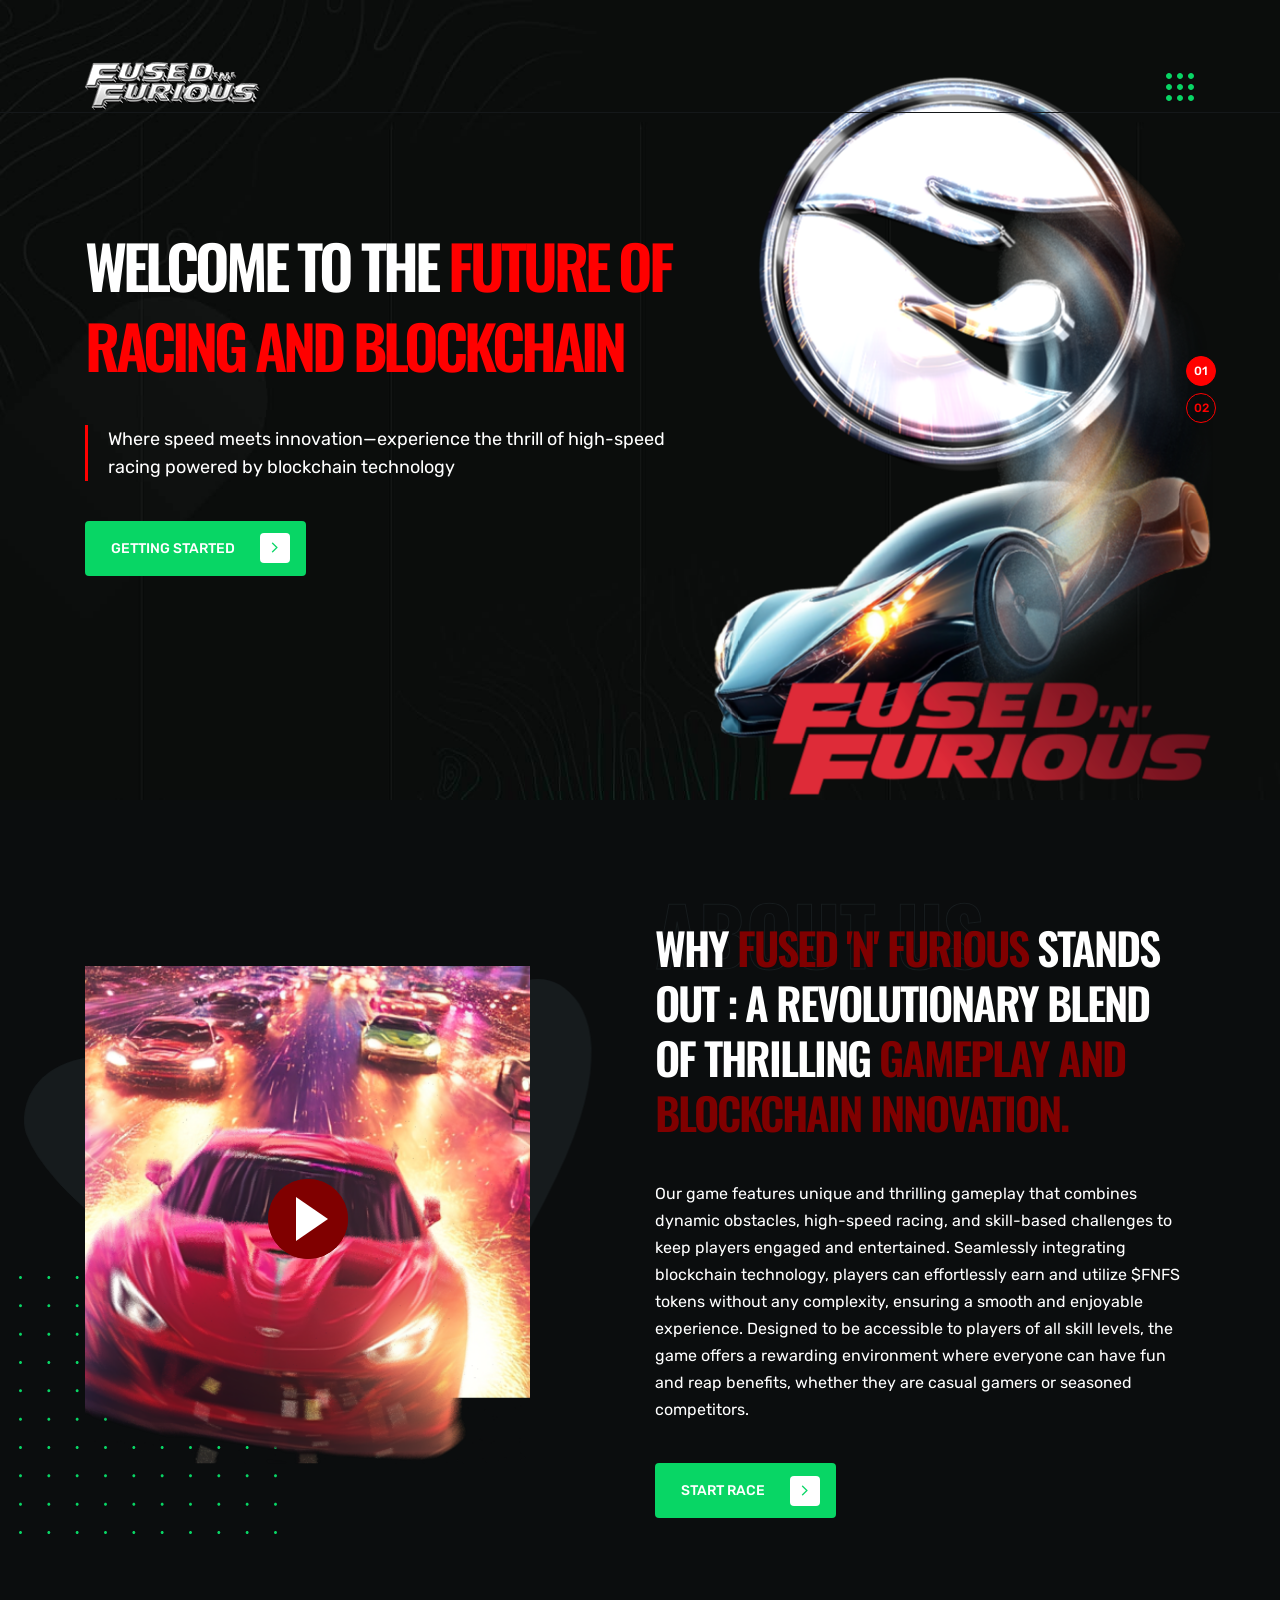
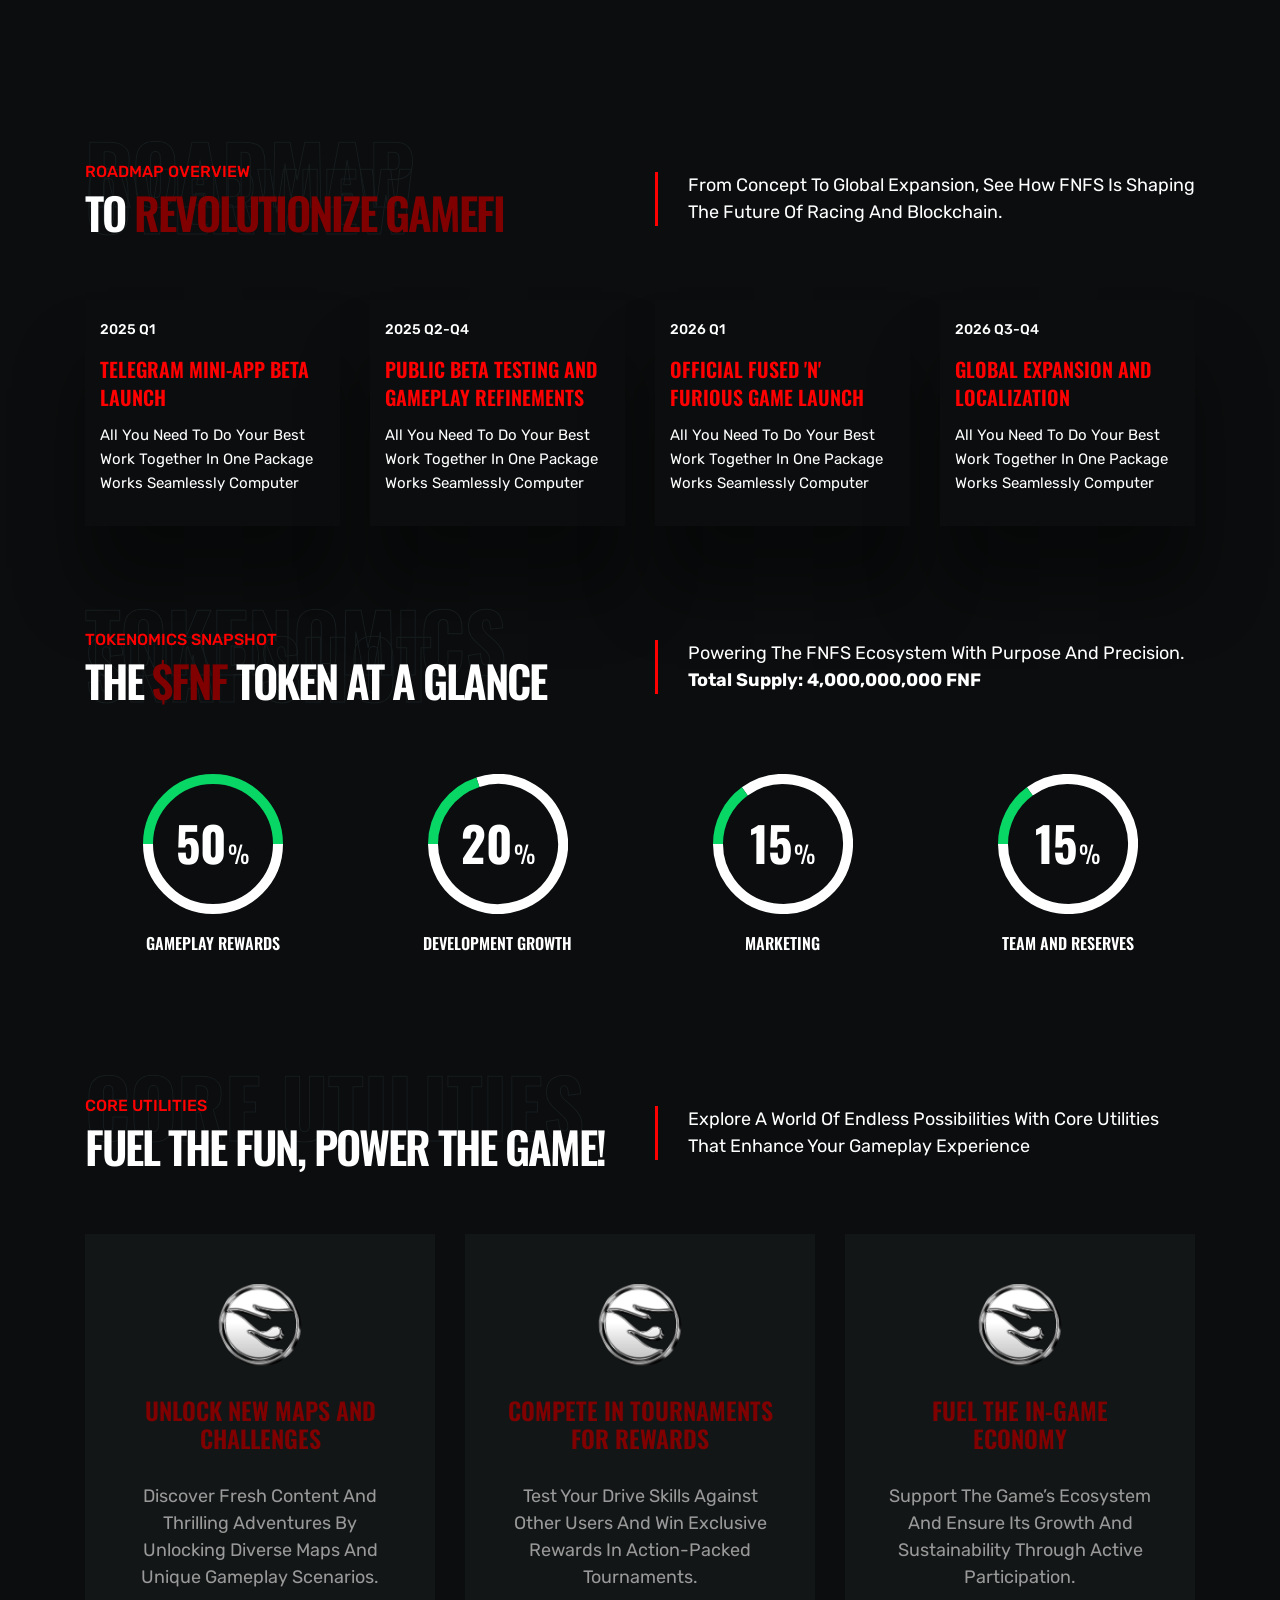
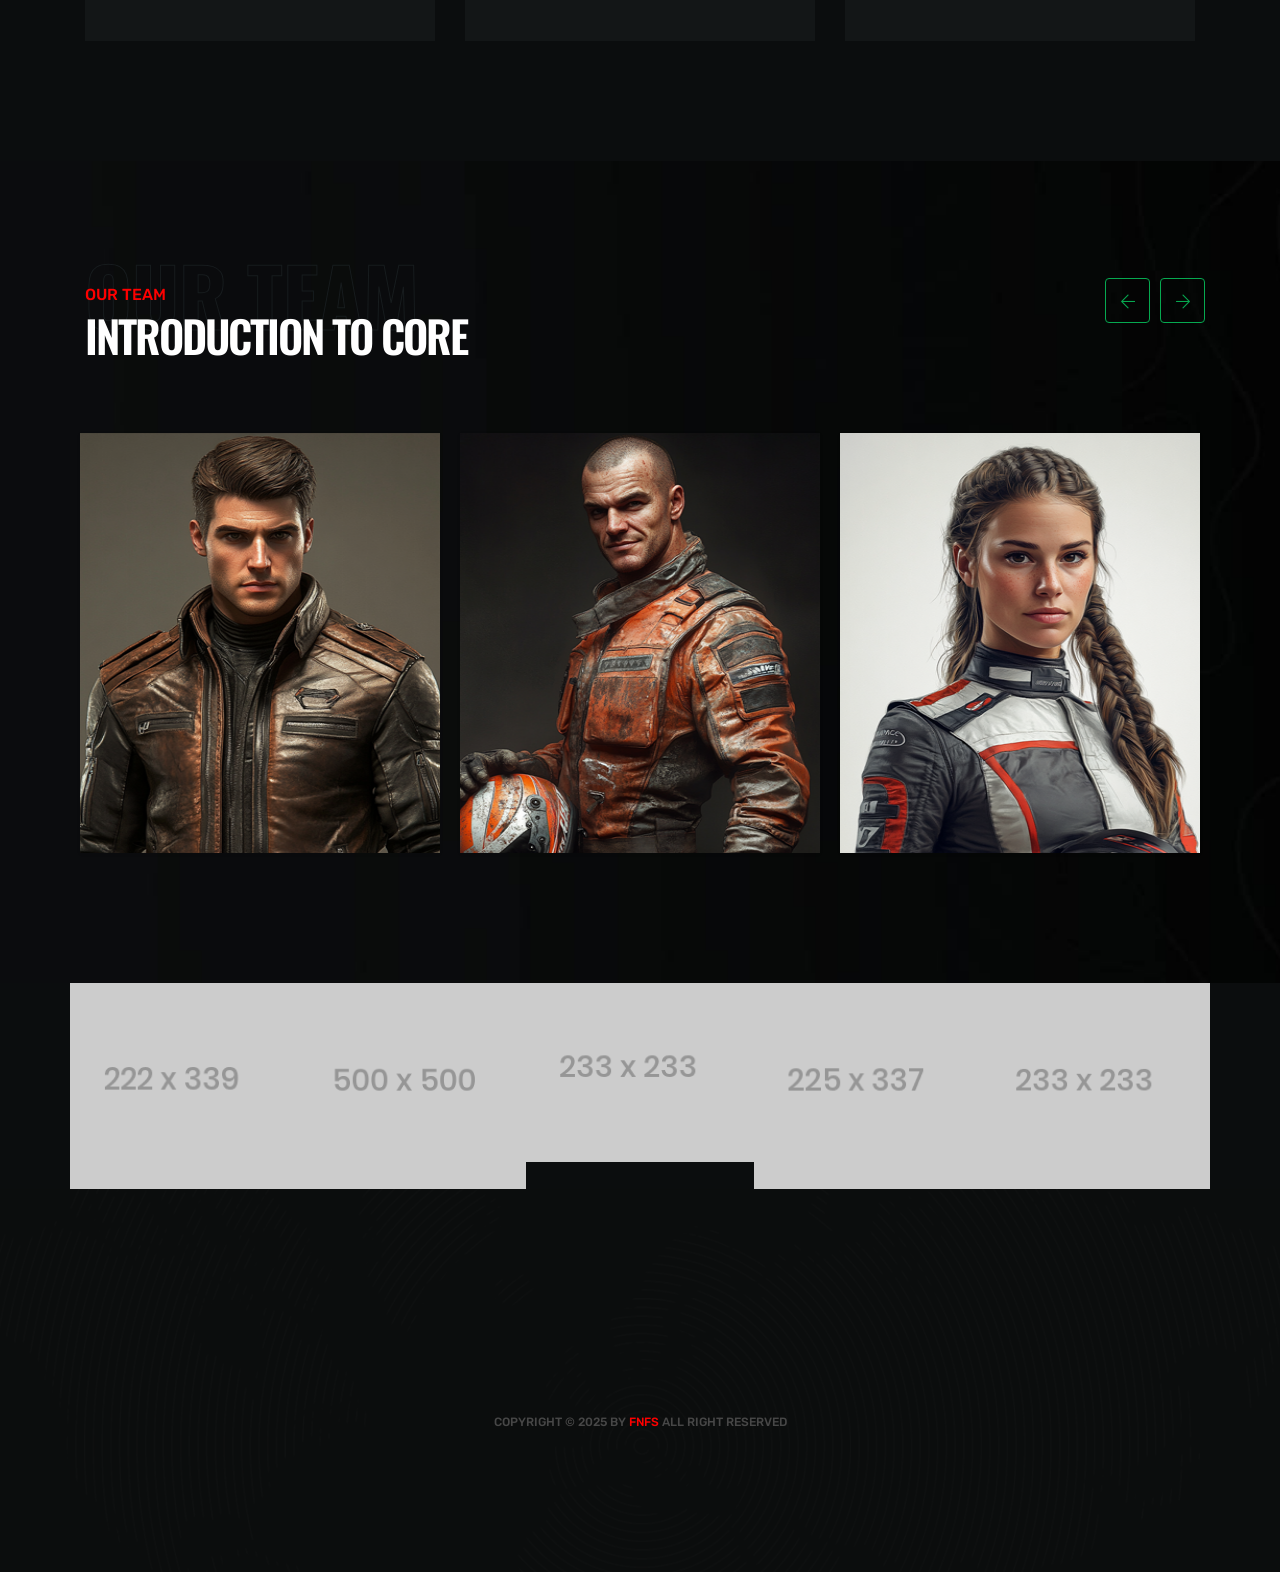
==== index.html @ ed5389fa "Update index.html" ====
<!DOCTYPE html>
<html lang="en">
<!--HTML START-->

<head>
    <!--HEAD START-->
    <title>Fused 'N' Furious Official</title>
    <!--::::: support meta :::::::-->
    <meta charset="utf-8">
    <meta name="viewport" content="width=device-width, initial-scale=1">
    
    <!--::::: ALL CSS CALLING :::::::-->
    <link rel="stylesheet" href="assets/css/plugins/animate.min.css">
    <link rel="stylesheet" href="assets/css/plugins/bootstrap.min.css">
    <link rel="stylesheet" href="assets/css/plugins/fontawesome.css">
    <link rel="stylesheet" href="assets/css/plugins/modal-video.min.css">
    <link rel="stylesheet" href="assets/css/plugins/stellarnav.css">
    <link rel="stylesheet" href="assets/css/plugins/owl.carousel.css">
    <link rel="stylesheet" href="assets/css/typography.css">
    <link rel="stylesheet" href="assets/css/theme.css">
    <link rel="stylesheet" href="assets/css/button.css">
    <link rel="stylesheet" href="assets/css/inner.css">
    <link rel="stylesheet" href="assets/css/responsive.css">

</head>
<!--HEADE END-->

<body><!--BODY START-->

    <!--PLACEHOLDER AREA START-->
    <div class="preloader">
        <div class="lds-dual-ring"></div>
    </div>
    <!--PLACEHOLDER AREA END-->

    <div class="site site-black"> <!--::::: SITE AREA START :::::::-->
          <!--::::: BANNER AREA START :::::::-->
        <!--<div class="header-banner-area">
            <div class="container">
                <div class="row">
                    <div class=" col-md-5 align-self-center">
                        <div class="banner-comments">
                            <div class="banner-icon">
                                <i class="fal fa-comments-alt"></i>
                            </div>
                            <div class="banner-carousel owl-carousel">
                                <div class="banner-single-carousel">
                                    <p>Fox News Anchor Bret Baier...</p>
                                </div>
                                <div class="banner-single-carousel">
                                    <p>Elementor Is Great WordPress...</p>
                                </div>
                            </div>
                        </div>
                    </div>
                    <div class="col-md-7 text-right align-self-center">
                        <div class="banner-social-wrap">
                            <div class="banner-social">
                                <ul>
                                    <li><a href="#"><i class="fab fa-facebook-f"></i></a></li>
                                    <li><a href="#"><i class="fab fa-twitter"></i></a></li>
                                    <li><a href="#"><i class="fab fa-linkedin-in"></i></a></li>
                                    <li><a href="#"><i class="fab fa-instagram"></i></a></li>
                                </ul>
                            </div>
                            <div class="banner-contact">
                                <a href="#" class="contact-btn"><i class="fal fa-angle-double-right"></i> Contact Me</a>
                            </div>
                        </div>
                    </div>
                </div>
            </div>
        </div>-->
        <!--::::: BANNER AREA END :::::::-->

        <!--::::: HEADER AREA START :::::::-->
        <div class="header-area header-main" id="header">
            <!--scroll to up btn-->
            <a href="#" class="up-btn"><i class="fal fa-angle-up"></i></a>
            <div class="container">
                <div class="row">
                    <div class="col-6 col-lg-3 align-self-center">
                        <a href="index.html" class="logo"><img src="assets/img/logo/logo.png" alt=""></a>
                    </div>
                    <div class="col-6 text-center align-self-center">
                        <div class="main-menu">
                            <!--<div class="stellarnav">
                                <ul class="navbarmneuclass">
                                    <li class="current"><a href="#">Home</a>
                                        <ul>
                                            <li><a href="index.html">Home Page 1</a></li>
                                            <li><a href="index1.html">Home Page 2</a></li>
                                        </ul>
                                    </li>
                                    <li><a href="#about">About</a></li>
                                    <li><a href="#service">Service</a></li>
                                    <li><a href="#portfolio">Portfolio</a></li>
                                    <li><a href="#">Pages</a>
                                        <ul>
                                            <li><a href="about.html">About</a></li>
                                            <li><a href="portfolio.html">Portfolio</a></li>
                                            <li><a href="single-portfolio.html">Portfolio Details</a></li>
                                            <li><a href="blog.html">Blog</a></li>
                                            <li><a href="single-blog.html">Single Blog</a></li>
                                            <li><a href="contact.html">Contact Us</a></li>
                                        </ul>
                                    </li>
                                </ul>
                            </div>-->
                        </div>
                    </div>
                    <div class="d-none d-lg-block col-lg-3 align-self-center text-right">
                        <div class="search-area">
                            <!--<div class="search-box">
                                <form action="#">
                                    <input type="search" placeholder="Search">
                                </form>
                                <div class="search-btn">
                                    <a href="#"><i class="fas fa-search"></i></a>
                                </div>
                            </div>-->
                            <div class="grid-menu" id="grid-side">
                                <img src="assets/img/icon/hamburger.svg" alt="">
                            </div>
                        </div>
                    </div>
                </div>
            </div>
            <div class="slide-widgest-wrap" id="slide-widgest">
                <div class="side-widgest" id="side-content">
                    <div class="side-close" id="close-btn">
                    <i class="fal fa-times"></i>
                </div>
                    <div class="logo">
                        <a href="#"><img src="assets/img/logo/logo.png" alt=""></a>
                    </div>
                    <div class="side-content">
                        <p>Fused 'N' Furious (FNFS) is a high-speed mobile racing game that challenges players to navigate a dynamic four-lane road. By swiping to change lanes and managing their speed, players must avoid obstacles and aim for the highest score.</p>
                    </div>
                    <!--<div class="side-social">
                        <ul>
                            <li><a href="#"><i class="fab fa-facebook-f"></i></a></li>
                            <li><a href="#"><i class="fab fa-twitter"></i></a></li>
                            <li><a href="#"><i class="fab fa-linkedin-in"></i></a></li>
                            <li><a href="#"><i class="fab fa-telegram"></i></a></li>
                        </ul>
                    </div>-->
                </div>
            </div>
        </div>
        <!--::::: HEADER AREA END :::::::-->
        
        <!--:::::WELCOME ATRA START :::::::-->
        <div class="welcome-area-wrap welcome__wrap1">
        
            <!--::::: WELCOME CAROUSEL START :::::::-->
            <div class="welcome-carousel owl-carousel">
                <div class="single-welcome-area home_1">
                    <div class="container">
                        <div class="row">
                            <div class="col-lg-7">
                                <div class="wlc-title white">
                                    <h1 class="fadeInDown animated">Welcome to the <span>Future of Racing and Blockchain</span></h1>
                                    <p class="fadeInDown animated">Where speed meets innovation—experience the thrill of high-speed racing powered by blockchain technology </p>
                                   
                                    <a href="#" class="cbtn cbnt1 fadeInDown animated">Getting Started <i class="fal fa-angle-right"></i></a>
									
                                </div>
                            </div>
                        </div>
                    </div>
                    <div class="wlc-author-1">
                        <img src="assets/img/author/author1.png" alt="">
                        <h1 class="wlc-filltext"></h1>
                    </div>
                </div>
                <div class="single-welcome-area home_1">
                    <div class="container">
                        <div class="row">
                            <div class="col-lg-7">
                                <div class="wlc-title white">
                                    <h1 class="fadeInDown animated">Your <span>Journey Begins</span> on the Ultimate Racing Track</h1>
                                    <p class="fadeInDown animated">Navigate thrilling obstacles, master your speed, and race to victory in the world of <strong>Fused 'N' Furious</strong>. </p>
                                    <a href="#" class="cbtn cbnt1 fadeInDown animated">Getting Started <i class="fal fa-angle-right"></i></a>
									
                                </div>
                            </div>
                        </div>
                    </div>
                    <div class="wlc-author-1">
                        <img src="assets/img/author/author2.png" alt="">
                        <h1 class="wlc-filltext"></h1>
                    </div>
                </div>
            </div>
            <!--::::: WELCOME CAROUSEL END:::::::-->
        </div>
        <!--:::::WELCOME AREA END :::::::-->

        <!--:::::ABOUT AREA START :::::::-->
        <div class="about-area about-area1 section-padding" id="about">
            <div class="container">
                <div class="row">
                    <div class="col-lg-5 align-self-center">
                        <div class="about-shape">
                            <div class="about-img-section about-img-section1 text-center">
                                <a id="play-video" class="video-play-button" href="#"><span></span></a>
                                <div id="video-overlay" class="video-overlay">
                                  <a class="video-overlay-close"></a>
                                </div>
                            </div>
                        </div>
                    </div>
                    <div class="col-lg-6 offset-lg-1 align-self-center">
                        <div class="heading white">
                            <strong class="filltext">About us</strong>
                            <h2>Why <span>Fused 'N' Furious</span> Stands Out : A revolutionary blend of thrilling <span>gameplay and blockchain innovation.</span></h2>
                            <p>
							Our game features unique and thrilling gameplay that combines dynamic obstacles, high-speed racing, and skill-based challenges to keep players engaged and entertained. Seamlessly integrating blockchain technology, players can effortlessly earn and utilize $FNFS tokens without any complexity, ensuring a smooth and enjoyable experience. Designed to be accessible to players of all skill levels, the game offers a rewarding environment where everyone can have fun and reap benefits, whether they are casual gamers or seasoned competitors.

							</p>
                        <a href="#" class="cbtn cbnt1 fadeInDown animated">Start Race <i class="fal fa-angle-right"></i></a>
							
                        </div>
                    </div>
                </div>
            </div>
        </div>
        <!--:::::ABOUT AREA END :::::::-->

        <!--:::::SKILL AREA START :::::::-->
        <div class="skill-area section-padding" id="portfolio">
            <div class="container">
                <div class="row">
                    <div class="col-lg-6 align-self-center">
                        <div class="heading white">
                            <strong class="filltext"> Roadmap Overview</strong>
                            <small>Roadmap Overview</small>
                            <h2>to <span>Revolutionize GameFi</span></h2>
                        </div>
                    </div>
                    <div class="col-lg-6 align-self-center">
                         <div class="info-content">
                            <p>From concept to global expansion, see how FNFS is shaping the future of racing and blockchain. </p>
                        </div>
                    </div>
                </div>
                <div class="space-60"></div>
                <div class="row">
                    <div class="col-sm-6 col-lg-3">
                        <div class="skill-box">
                            <small>2025 Q1</small>
                            <h5>Telegram Mini-App Beta Launch</h5>
                            <p>All you need to do your best work together in one package works seamlessly computer</p>
                        </div>
                    </div>
                    <div class="col-sm-6 col-lg-3">
                        <div class="skill-box">
                            <small>2025 Q2-Q4</small>
                            <h5>Public Beta Testing and Gameplay Refinements</h5>
                            <p>All you need to do your best work together in one package works seamlessly computer</p>
                        </div>
                    </div>
                    <div class="col-sm-6 col-lg-3">
                        <div class="skill-box">
                            <small>2026 Q1</small>
                            <h5>Official Fused 'N' Furious Game Launch</h5>
                            <p>All you need to do your best work together in one package works seamlessly computer</p>
                        </div>
                    </div>
                    <div class="col-sm-6 col-lg-3">
                        <div class="skill-box">
                            <small>2026 Q3-Q4</small>
                            <h5>Global Expansion and Localization</h5>
                            <p>All you need to do your best work together in one package works seamlessly computer</p>
                        </div>
                    </div>
                </div>
            </div>
            <div class="space-100"></div>
            <!-- Start Technical Skills Section -->
			
            <div class="skill__circles">
                <div class="container">
					<div class="row">
                    <div class="col-lg-6 align-self-center">
                        <div class="heading white">
                            <strong class="filltext">Tokenomics Snapshot
</strong>
                            <small>Tokenomics Snapshot
</small>
							<h2>The <span>$FNF</span> Token at a Glance</h2>
                        </div>
                    </div>
                    <div class="col-lg-6 align-self-center">
                         <div class="info-content">
                            <p>Powering the FNFS ecosystem with purpose and precision.<br><strong>Total Supply: 4,000,000,000 FNF</strong></p>
                        </div>
                    </div>
                </div>
					<div class="space-60"></div>
                    <div class="row">
                        <div class="colsm6 col-lg-3 text-center">
                             <div class="circle1 circle" id="circle1">
                              <strong></strong>
                              <span style="font-size: 1em;">Gameplay Rewards</span>
                            </div>
                        </div>
                        <div class="colsm6 col-lg-3 text-center">
                             <div class="circle2 circle" id="circle2">
                              <strong></strong>
                              <span style="font-size: 1em;">Development Growth</span>
                            </div>
                        </div>
                        <div class="colsm6 col-lg-3 text-center">
                             <div class="circle3 circle" id="circle3">
                              <strong></strong>
                              <span style="font-size: 1em;">Marketing</span>
                            </div>
                        </div>
                        <div class="colsm6 col-lg-3 text-center">
                             <div class="circle4 circle" id="circle4">
                              <strong></strong>
                              <span style="font-size: 1em;">Team and Reserves</span>
                            </div>
                        </div>
                    </div>
                </div>
            </div>
        </div>
        <!--:::::SKILL AREA END :::::::-->

        <!--:::::SERVICE AREA START :::::::-->
        <div class="service-area padding-bottom" id="service">
            <div class="container">
                <div class="row">
                    <div class="col-lg-6 align-self-center">
                        <div class="heading white">
                            <strong class="filltext">Core Utilities</strong>
                            <small>Core Utilities</small>
                            <h2>Fuel the Fun, Power the Game!</h2>
                        </div>
                    </div>
                    <div class="col-lg-6 align-self-center">
                         <div class="info-content">
                            <p>Explore a world of endless possibilities with core utilities that enhance your gameplay experience</p>
                        </div>
                    </div>
                </div>
                <div class="space-60"></div>
                <div class="row">
                    <div class="col-lg-4">
                        <div class="single-service">
                            <div class="service-icon">
                                <img src="assets/img/icon/service1.png" alt="">
                            </div>
                            <div class="service-text">
                                <h4>Unlock New Maps and Challenges</h4>
                                <p>Discover fresh content and thrilling adventures by unlocking diverse maps and unique gameplay scenarios.</p>
                            </div>
                            <div class="circles-wrap">
                                <div class="circles">
                                    <span class="circle circle-1"></span>
                                    <span class="circle circle-2"></span>
                                    <span class="circle circle-3"></span>
                                    <span class="circle circle-4"></span>
                                </div>
                            </div>
                        </div>
                    </div>
                    <div class="col-lg-4">
                        <div class="single-service">
                            <div class="service-icon">
                                <img src="assets/img/icon/service1.png" alt="">
                            </div>
                            <div class="service-text">
                                <h4>Compete in Tournaments for Rewards</h4>
                                <p>Test your Drive skills against other users and win exclusive rewards in action-packed tournaments.</p>
                            </div>
                            <div class="circles-wrap">
                                <div class="circles">
                                    <span class="circle circle-1"></span>
                                    <span class="circle circle-2"></span>
                                    <span class="circle circle-3"></span>
                                    <span class="circle circle-4"></span>
                                </div>
                            </div>
                        </div>
                    </div>
                    <div class="col-lg-4">
                        <div class="single-service">
                            <div class="service-icon">
                                <img src="assets/img/icon/service1.png" alt="">
                            </div>
                            <div class="service-text">
                                <h4>Fuel the In-Game Economy</h4>
                                <p>Support the game’s ecosystem and ensure its growth and sustainability through active participation.</p>
                            </div>
                            <div class="circles-wrap">
                                <div class="circles">
                                    <span class="circle circle-1"></span>
                                    <span class="circle circle-2"></span>
                                    <span class="circle circle-3"></span>
                                    <span class="circle circle-4"></span>
                                </div>
                            </div>
                        </div>
                    </div>
                </div>
            </div>
        </div>
        <!--:::::SERVICE AREA END :::::::-->

        <!--:::::PROJECT AREA START :::::::-->
        <div class="project-area section-padding" >
            <div class="container">
                <div class="row">
                    <div class="col-lg-5 align-self-center">
                        <div class="heading white">
                            <strong class="filltext">our team</strong>
                            <small>Our Team</small>
                            <h2>Introduction to Core </h2>
                        </div>
                    </div>
                    <!--<div class="col-lg-5 align-self-center">
                         <div class="info-content">
                            <p>Lorem ipsum dolor sit amet, consectetur adipisicing elit. Sint ratione reprehenderit </p>
                        </div>
                    </div>-->
                </div>
                <div class="space-60"></div>
                <div class="row">
                    <ul id="da-thumbs" class="da-thumbs portfolio-carousel owl-carousel">
                        <li>
                            <a href="#">
                                <img src="assets/img/project/project1.png" alt="">
                                <div><span>Alex Walker<br>Chief Executive Officer</span></div>
                            </a>
                        </li>
                        <li>
                            <a href="#">
                                <img src="assets/img/project/project2.png" alt="">
                                <div><span>Sophia Martinez<br>Chief Technology Officer</span></div>
                            </a>
                        </li>
                        <li>
                            <a href="#">
                                <img src="assets/img/project/project3.png" alt="">
                                <div><span>Ethan Carter<br>Lead Game Designer</span></div>
                            </a>
                        </li>
                        <li>
                            <a href="#">
                                <img src="assets/img/project/project4.png" alt="">
                                <div>
                                    <span>Rachel Johnson<br>Blockchain Architect</span>
                                </div>
                            </a>
                        </li>
                        <li>
                            <a href="#">
                                <img src="assets/img/project/project5.png" alt="">
                                <div>
                                    <span>Liam Patel<br>Marketing Director</span>
                                </div>
                            </a>
                        </li>
                    </ul>
                </div>
            </div>
        </div>
        <!--:::::PROJECT AREA END :::::::-->

        <!--:::::TESTIMONIALS AREA START :::::::-->
       


        <!--:::::CALL TO ACTION AREA START :::::::-->
        <div class="social-area">
                <div class="container">
                    <div class="row">
                        <div class="col-lg">
                            <div class="single-social">
                                <div class="sinlge-social-hover" style="background: url(assets/img/social/social4.png);background-position: center;-webkit-background-size: cover;
                                background-size: cover;">
                                    <a href="">
                                        <span class="single-social-icon">
                                           <i class="fab fa-telegram"></i>
                                        </span>
                                        <p class="single-soicial-text">
                                             join our 
                                            Telegram 
                                            community!
                                        </p>
                                    </a>
                                </div>
                            </div>
                        </div>
                        <div class="col-lg">
                            <div class="single-social">
                                <div class="sinlge-social-hover" style="background: url(assets/img/social/social1.png);background-position: center;-webkit-background-size: cover;
                                background-size: cover;">
                                    <a href="">
                                        <span class="single-social-icon">
                                            <i class="fab fa-telegram"></i>
                                        </span>
                                        <p class="single-soicial-text">
                                             join our 
                                            TMA 
                                            community!
                                        </p>
                                    </a>
                                </div>
                            </div>
                        </div>
                        <div class="col-lg">
                            <div class="single-social">
                                <div class="sinlge-social-hover" style="background: url(assets/img/social/social2.png);background-position: center;-webkit-background-size: cover;
                                background-size: cover;">
                                    <a href="">
                                        <span class="single-social-icon">
                                           <i class="fab fa-twitter"></i>
                                        </span>
                                        <p class="single-soicial-text">
                                             join our 
                                            X 
                                            community!
                                        </p>
                                    </a>
                                </div>
                            </div>
                        </div>
                        <div class="col-lg">
                            <div class="single-social">
                                <div class="sinlge-social-hover" style="background: url(assets/img/social/social3.png);background-position: center;-webkit-background-size: cover;
                                background-size: cover;">
                                    <a href="">
                                        <span class="single-social-icon">
                                            <i class="fas fa-network-wired"></i>
                                        </span>
                                        <p class="single-soicial-text">
                                             check our 
                                            Chain 
                                            community!
                                        </p>
                                    </a>
                                </div>
                            </div>
                        </div>
                        <div class="col-lg">
                            <div class="single-social">
                                <div class="sinlge-social-hover" style="background: url(assets/img/social/social2.png);background-position: center;-webkit-background-size: cover;
                                background-size: cover;">
                                    <a href="">
                                        <span class="single-social-icon">
                                            <i class="fab fa-github"></i>
                                        </span>
                                        <p class="single-soicial-text">
                                             read our 
                                            Whitepaper 
                                            community!
                                        </p>
                                    </a>
                                </div>
                            </div>
                        </div>
                    </div>
                </div>
            </div>
        <!--:::::CALL TO ACTION AREA END :::::::-->

        <!--:::::FOOTER AREA START :::::::-->
        <div class="footer-area footer-area1 section-padding">
             <!--:::::LOGO AREA START :::::::-->
        <!--<div class="logo-carousel">
            <div class="container">
                <div class="row">
                    <div class="logos owl-carousel">
                        <div class="single-logo-table">
                            <div class="single-logo-table-cell">
                               <img src="assets/img/logo/1.svg" alt="">
                            </div>
                        </div>
                        <div class="single-logo-table">
                            <div class="single-logo-table-cell">
                                <img src="assets/img/logo/01.png" alt="">
                            </div>
                        </div>
                        <div class="single-logo-table">
                            <div class="single-logo-table-cell">
                                <img src="assets/img/logo/02.png" alt="">
                            </div>
                        </div>
                        <div class="single-logo-table">
                            <div class="single-logo-table-cell">
                                <img src="assets/img/logo/03.png" alt="">
                            </div>
                        </div>
                        <div class="single-logo-table">
                            <div class="single-logo-table-cell">
                                <img src="assets/img/logo/04.png" alt="">
                            </div>
                        </div>
                        <div class="single-logo-table">
                            <div class="single-logo-table-cell">
                                <img src="assets/img/logo/02.png" alt="">
                            </div>
                        </div>
                    </div>
                </div>
            </div>
        </div>-->
        <div class="space-100"></div>
        <!--:::::LOGO AREA END :::::::-->
            <div class="container">
                <div class="row">
                    <div class="col-lg-6 m-auto text-center">
                        
                        <div class="copyright">
                            <p>Copyright © 2025 by <span> FNFS </span> all right reserved</p>
                        </div>
                    </div>
                </div>
            </div>
        </div>
        <!--:::::FOOTER AREA END :::::::-->
                          
    </div> <!--:::::sitea area end :::::::-->


    <!--:::::jquery 3.2.1 js :::::::-->
    <script src="assets/js/plugins/jQuery.2.1.0.min.js"></script>
    <script src="assets/js/plugins/bootstrap.min.js"></script>
    <script src="assets/js/plugins/jquery.nav.js"></script>
    <script src="assets/js/plugins/jquery.waypoints.min.js"></script>
    <script src="assets/js/plugins/jquery-modal-video.min.js"></script>
    <script src="assets/js/plugins/stellarnav.js"></script>
    <script src="assets/js/plugins/popper.min.js"></script>
    <script src="assets/js/plugins/owl.carousel.js"></script>
    <script src="assets/js/plugins/wow.min.js"></script>
    <script src="assets/js/plugins/easypiechart.min.js"></script>
    <script src="assets/js/plugins/animatenumber.min.js"></script>
    <script src="assets/js/plugins/circle-progress.js"></script>
    <script src="assets/js/plugins/bars.js"></script>
    <script src="assets/js/plugins/appear.js"></script>
    <script src="assets/js/plugins/jquery.hoverdir.js"></script>
    <script src="assets/js/plugins/isotop.v3.0.4.min.js"></script>
    <script src="assets/js/main.js"></script>


</body>
<!--body end-->

</html>
<!--html end-->
---- assets/css/plugins/modal-video.min.css ----
@keyframes modal-video{from{opacity:0}to{opacity:1}}@keyframes modal-video-inner{from{transform:translate(0, 100px)}to{transform:translate(0, 0)}}.modal-video{position:fixed;top:0;left:0;width:100%;height:100%;background-color:rgba(0,0,0,0.5);z-index:1000000;cursor:pointer;opacity:1;animation-timing-function:ease-out;animation-duration:.3s;animation-name:modal-video;-webkit-transition:opacity .3s ease-out;-moz-transition:opacity .3s ease-out;-ms-transition:opacity .3s ease-out;-o-transition:opacity .3s ease-out;transition:opacity .3s ease-out}.modal-video-close{opacity:0}.modal-video-close .modal-video-movie-wrap{-webkit-transform:translate(0, 100px);-moz-transform:translate(0, 100px);-ms-transform:translate(0, 100px);-o-transform:translate(0, 100px);transform:translate(0, 100px)}.modal-video-body{max-width:940px;width:100%;height:100%;margin:0 auto;display:table}.modal-video-inner{display:table-cell;vertical-align:middle;width:100%;height:100%}.modal-video-movie-wrap{width:100%;height:0;position:relative;padding-bottom:56.25%;background-color:#333;animation-timing-function:ease-out;animation-duration:.3s;animation-name:modal-video-inner;-webkit-transform:translate(0, 0);-moz-transform:translate(0, 0);-ms-transform:translate(0, 0);-o-transform:translate(0, 0);transform:translate(0, 0);-webkit-transition:-webkit-transform .3s ease-out;-moz-transition:-moz-transform .3s ease-out;-ms-transition:-ms-transform .3s ease-out;-o-transition:-o-transform .3s ease-out;transition:transform .3s ease-out}.modal-video-movie-wrap iframe{position:absolute;top:0;left:0;width:100%;height:100%}.modal-video-close-btn{position:absolute;z-index:2;top:-35px;right:-35px;display:inline-block;width:35px;height:35px;overflow:hidden;border:none;background:transparent}.modal-video-close-btn:before{transform:rotate(45deg)}.modal-video-close-btn:after{transform:rotate(-45deg)}.modal-video-close-btn:before,.modal-video-close-btn:after{content:'';position:absolute;height:2px;width:100%;top:50%;left:0;margin-top:-1px;background:#fff;border-radius:5px;margin-top:-6px}
---- assets/css/plugins/stellarnav.css ----
/*
 * Stellarnav.js 2.5.0
 * Responsive, lightweight, multi-level dropdown menu.
 * Copyright (c) 2018 Vinny Moreira - http://vinnymoreira.com
 * Released under the MIT license
 */
/* all nav */
.stellarnav {
    position: relative;
    width: auto;
    z-index: 9900;
    line-height: normal;
}

.stellarnav a {
    color: #777;
}

.stellarnav ul {
    margin: 0;
    padding: 0;
    text-align: center;
}

.stellarnav li {
    list-style: none;
    display: block;
    margin: 0;
    padding: 0;
    position: relative;
    line-height: normal;
    vertical-align: middle;
}

.stellarnav li a {
    padding: 13px 17px;
    display: block;
    text-decoration: none;
    color: #777;
    font-size: inherit;
    font-family: inherit;
    box-sizing: border-box;
    -webkit-transition: all .3s ease-out;
    -moz-transition: all .3s ease-out;
    transition: all .3s ease-out;
}

/* main level */
.stellarnav > ul > li {
    display: inline-block;
    position: relative;z-index: 2;
}
.stellarnav > ul > li:after {
    position: absolute;
    content: "";
    height: 1px;
    width: 20%;
    background: #08d665;
    left: 0;
    bottom: 0;
    visibility: hidden;
    opacity: 0;
    transition: all .3s;

}
.stellarnav > ul > li:hover:after, 
.stellarnav > ul > li.current:after{
    width: 100%;
    visibility: visible;
    opacity: 1;
    transition: all .3s;
}



/* first level dd */
.stellarnav ul ul {
    top       : auto;
    width     : 220px;
    position  : absolute;
    z-index   : 9900;
    text-align: left;
    display   : none;
    background: #2E3D44;
}

.stellarnav li li {
    display: block;
}

/* second level dd */
.stellarnav ul ul ul {
    top: 0;
    /* dd animtion - change to auto to remove */
    left: 220px;
}

.stellarnav > ul > li:hover > ul > li:hover > ul {
    opacity: 1;
    visibility: visible;
    top: 0;
}

/* .drop-left */
.stellarnav > ul > li.drop-left > ul {
    right: 0;
}

.stellarnav li.drop-left ul ul {
    left: auto;
    right: 220px;
}

/* light theme */
.stellarnav.light {
    background: transparent;
}


.stellarnav.light.mobile.active > ul, 
.stellarnav.light.mobile.active  ul > ul {
    background: #2E3D44;
}
.stellarnav.mobile.active.light ul{
     background: #2E3D44;
}
.stellarnav.light li a {
    color: #c8c6c6;
    font-weight: 400;
    text-transform: uppercase;
    font-size: 14px;
    padding: 30px 15px;
    letter-spacing: 1px;
}


.stellarnav.mobile.light ul {
    background: #222;
}
.stellarnav.light.mobile.active li a:hover{
    color: #08D665;
}

/* dark theme */
.stellarnav.dark {
    background: rgba(0, 0, 0, 1);
}

.stellarnav.dark a {
    color: #FFF;
}

.stellarnav.dark ul ul {
    background: rgba(0, 0, 0, 1);
}

.stellarnav.dark li a {
    color: #FFF;
}

/* sticky nav */
.stellarnav.fixed {
    position: fixed;
    width: 100%;
    top: 0;
    left: 0;
    z-index: 9999;
}

/* only used when 'scrollbarFix' is set to true in the js. This fixes horizontal scrollbar caused by the dd menus that are very long.*/
body.stellarnav-noscroll-x {
    overflow-x: hidden;
}

/* general styling */
.stellarnav li.has-sub > a:after {
    content: '';
    margin-left: 0;
    border-left: 0px solid transparent;
    border-right: 0px solid transparent;
    border-top: 0px solid #FFF;
    display: inline-block;
}

.stellarnav li li.has-sub > a:after {
    margin-left: 10px;
    float: right;
    border-top: 6px solid transparent;
    border-bottom: 6px solid transparent;
    border-left: 6px solid #FFF;
    position: relative;
    top: 4px;
}

.stellarnav li.drop-left li.has-sub > a:after {
    float: left;
    margin-right: 10px;
    border-left: 0;
    border-top: 6px solid transparent;
    border-bottom: 6px solid transparent;
    border-right: 6px solid #FFF;
}

.stellarnav.hide-arrows li.has-sub > a:after,
.stellarnav.hide-arrows li li.has-sub > a:after,
.stellarnav.hide-arrows li.drop-left li.has-sub > a:after {
    display: none;
}

.stellarnav .menu-toggle,
.stellarnav .close-menu,
.stellarnav .call-btn-mobile,
.stellarnav .location-btn-mobile {
    display: none;
    text-transform: uppercase;
    text-decoration: none;
}

.stellarnav .dd-toggle {
    display: none;
    position: absolute;
    top: 0;
    right: 0;
    padding: 0;
    width: 48px;
    height: 48px;
    text-align: center;
    z-index: 9999;
    border: 0;
}


.stellarnav.desktop.hide-arrows li.has-sub a {
    padding-right: 15px;
}

.stellarnav.mobile > ul > li > a.dd-toggle {
    padding: 0;
}

.stellarnav li.call-btn-mobile,
.stellarnav li.location-btn-mobile {
    display: none;
}

/* svg icons */
.stellarnav svg {
    fill: currentColor;
    width: 1em;
    height: 1em;
    position: relative;
    top: 2px;
}

/* svg icons */

.stellarnav a.dd-toggle .icon-plus {
    box-sizing: border-box;
    transition: transform 0.3s;
    width: 12px;
    height: 100%;
    position: relative;
    vertical-align: middle;
    display: inline-block;
}

.stellarnav a.dd-toggle .icon-plus:before {
    content: '';
    display: block;
    width: 12px;
    height: 0px;
    border-bottom: solid 3px #777;
    position: absolute;
    top: 50%;
    transform: rotate(90deg);
    transition: width 0.3s;
}

.stellarnav a.dd-toggle .icon-plus:after {
    content: '';
    display: block;
    width: 12px;
    height: 0px;
    top: 50%;
    border-bottom: solid 3px #777;
    position: absolute;
}

.stellarnav li.open > a.dd-toggle .icon-plus {
    -webkit-transform: rotate(135deg);
    -ms-transform: rotate(135deg);
    -o-transform: rotate(135deg);
    transform: rotate(135deg);
}

.stellarnav.light a.dd-toggle .icon-plus:before {
    border-color: #fff;
}

.stellarnav.light a.dd-toggle .icon-plus:after {
    border-color: #fff;
}

.stellarnav.dark a.dd-toggle .icon-plus:before {
    border-color: #FFF;
}

.stellarnav.dark a.dd-toggle .icon-plus:after {
    border-color: #FFF;
}

.stellarnav .icon-close {
    box-sizing: border-box;
    width: 12px;
    height: 12px;
    position: relative;
    display: inline-block;
}

.stellarnav .icon-close:before {
    content: '';
    display: block;
    width: 12px;
    height: 0px;
    border-bottom: solid 3px #777;
    position: absolute;
    top: 50%;
    transform: rotate(45deg);
}

.stellarnav .icon-close:after {
    content: '';
    display: block;
    width: 12px;
    height: 0px;
    top: 50%;
    border-bottom: solid 3px #777;
    position: absolute;
    transform: rotate(-45deg);
}

.stellarnav.light .icon-close:before {
    border-color: #000;
}

.stellarnav.light .icon-close:after {
    border-color: #000;
}

.stellarnav.dark .icon-close:before {
    border-color: #FFF;
}

.stellarnav.dark .icon-close:after {
    border-color: #FFF;
}

/* mobile nav */
.stellarnav .menu-toggle,
.stellarnav .call-btn-mobile,
.stellarnav .location-btn-mobile,
.stellarnav .close-menu {
    padding: 15px;
    box-sizing: border-box;
}

.stellarnav .menu-toggle span.bars {
    display: inline-block;
    margin-right: 7px;
    position: relative;
    top: 3px;
}

.stellarnav .menu-toggle span.bars span {
    display: block;
    width: 20px;
    height: 2px;
    border-radius: 6px;
    background: #777;
    margin: 0 0 5px;
}

.stellarnav .full {
    width: 100%;
}

.stellarnav .half {
    width: 50%;
}

.stellarnav .third {
    width: 33%;
    text-align: center;
}

.stellarnav .location-btn-mobile.third {
    text-align: center;
}

.stellarnav .location-btn-mobile.half {
    text-align: right;
}

.stellarnav.light .third,
.stellarnav.light .half {
    border-left: 1px solid rgba(0, 0, 0, .15);
}

.stellarnav.light.left .third,
.stellarnav.light.left .half {
    border-bottom: 1px solid rgba(0, 0, 0, .15);
}

.stellarnav.light.right .third,
.stellarnav.light.right .half {
    border-bottom: 1px solid rgba(0, 0, 0, .15);
}

.stellarnav.light .third:first-child,
.stellarnav.light .half:first-child {
    border-left: 0;
}

.stellarnav.dark .third,
.stellarnav.dark .half {
    border-left: 1px solid rgba(255, 255, 255, .15);
}

.stellarnav.dark.left .third,
.stellarnav.dark.left .half {
    border-bottom: 1px solid rgba(255, 255, 255, .15);
}

.stellarnav.dark.right .third,
.stellarnav.dark.right .half {
    border-bottom: 1px solid rgba(255, 255, 255, .15);
}

.stellarnav.light.left .menu-toggle,
.stellarnav.light.right .menu-toggle {
    border-bottom: 0;
}

.stellarnav.dark.left .menu-toggle,
.stellarnav.dark.right .menu-toggle {
    border-bottom: 0;
}

.stellarnav.dark .third:first-child,
.stellarnav.dark .half:first-child {
    border-left: 0;
}

.stellarnav.light .menu-toggle span.bars span {
    background: #fff;
}

.stellarnav.dark .menu-toggle span.bars span {
    background: #fff;
}

.stellarnav.mobile {
    position: static;
}

.stellarnav.mobile.fixed {
    position: static;
}

.stellarnav.mobile ul {
    position: relative;
    display: none;
}

.stellarnav.mobile.active {
    padding-bottom: 0;
}

.stellarnav.mobile.active > ul {
    display: block;
}

.stellarnav.mobile ul {
    text-align: left;
}

.stellarnav.mobile > ul > li {
    display: block;
}

.stellarnav.mobile > ul > li > a {
    padding: 15px;
}

.stellarnav.mobile ul {
    background: rgba(221, 221, 221, 1);
}

.stellarnav.mobile ul ul {
    position: relative;
    opacity: 1;
    visibility: visible;
    width: auto;
    display: none;
    -moz-transition: none;
    -webkit-transition: none;
    -o-transition: color 0 ease-in;
    transition: none;
}

.stellarnav.mobile ul ul ul {
    left: auto;
    top: auto;
}

.stellarnav.mobile li.drop-left ul ul {
    right: auto;
}

.stellarnav.mobile li a {
    border-bottom: 1px solid rgba(255, 255, 255, .15);
}

.stellarnav.mobile > ul {
    border-top: 1px solid rgba(255, 255, 255, .15);
}

.stellarnav.mobile.light li a {
    border-bottom: 1px solid rgba(0, 0, 0, .15);
}

.stellarnav.mobile.light > ul {
    border-top: 1px solid rgba(0, 0, 0, .15);
}

.stellarnav.mobile li a.dd-toggle {
    border: 0;
}

.stellarnav.mobile.light li a.dd-toggle {
    border: 0;
}

.stellarnav.mobile .menu-toggle,
.stellarnav.mobile .dd-toggle,
.stellarnav.mobile .close-menu,
.stellarnav.mobile .call-btn-mobile,
.stellarnav.mobile .location-btn-mobile {
    display: inline-block;
}

.stellarnav.mobile li.call-btn-mobile {
    border-right: 1px solid rgba(255, 255, 255, .1);
    box-sizing: border-box;
}

.stellarnav.mobile li.call-btn-mobile,
.stellarnav.mobile li.location-btn-mobile {
    display: inline-block;
    width: 50%;
    text-transform: uppercase;
    text-align: center;
}

.stellarnav.mobile li.call-btn-mobile.full,
.stellarnav.mobile li.location-btn-mobile.full {
    display: block;
    width: 100%;
    text-transform: uppercase;
    border-right: 0;
    text-align: left;
}

.stellarnav.mobile.light ul {
    background: rgba(255, 255, 255, 1);
}

.stellarnav.mobile.dark ul {
    background: rgba(0, 0, 0, 1);
}

.stellarnav.mobile.dark ul ul {
    background: rgba(255, 255, 255, .08);
}

.stellarnav.mobile.light li.call-btn-mobile {
    border-right: 1px solid rgba(0, 0, 0, .1);
}

.stellarnav.mobile.top {
    position: absolute;
    width: 100%;
    top: 0;
    left: 0;
    z-index: 9999;
}

.stellarnav.mobile li.has-sub > a:after,
.stellarnav.mobile li li.has-sub > a:after,
.stellarnav.mobile li.drop-left li.has-sub > a:after {
    display: none;
}

/* left and right positions */
.stellarnav.mobile.right > ul,
.stellarnav.mobile.left > ul {
    position: fixed;
    top: 0;
    bottom: 0;
    width: 100%;
    max-width: 280px;
    overflow-x: hidden;
    overflow-y: auto;
    z-index: 99;
    -webkit-overflow-scrolling: touch;
}

.stellarnav.mobile.right > ul {
    right: 0;
}

.stellarnav.mobile.right .close-menu,
.stellarnav.mobile.left .close-menu {
    display: inline-block;
    text-align: right;
}

.stellarnav.mobile.left > ul {
    left: 0;
}

.stellarnav.mobile.right .location-btn-mobile.half,
.stellarnav.mobile.right .call-btn-mobile.half,
.stellarnav.mobile.right .close-menu.half {
    text-align: center;
}

.stellarnav.mobile.right .location-btn-mobile.third,
.stellarnav.mobile.right .call-btn-mobile.third,
.stellarnav.mobile.right .close-menu.third {
    text-align: center;
}

.stellarnav.mobile.left .location-btn-mobile.half,
.stellarnav.mobile.left .call-btn-mobile.half,
.stellarnav.mobile.left .close-menu.half {
    text-align: center;
}

.stellarnav.mobile.left .location-btn-mobile.third,
.stellarnav.mobile.left .call-btn-mobile.third,
.stellarnav.mobile.left .close-menu.third {
    text-align: center;
}

.stellarnav.mobile.left .menu-toggle.half,
.stellarnav.mobile.left .menu-toggle.third,
.stellarnav.mobile.right .menu-toggle.half,
.stellarnav.mobile.right .menu-toggle.third {
    text-align: left;
}

.stellarnav.mobile.left .close-menu.third span,
.stellarnav.mobile.right .close-menu.third span {
    display: none;
}

/* left and right positions */

/* mega dd */
.stellarnav.desktop li.mega ul ul {
    background: none;
}

.stellarnav.desktop li.mega li {
    display: inline-block;
    vertical-align: top;
    margin-left: -4px;
}

.stellarnav.desktop li.mega li li {
    display: block;
    position: relative;
    left: 4px;
}

.stellarnav.desktop li.mega ul ul {
    width: auto;
}

.stellarnav.desktop > ul > li.mega {
    position: inherit;
}

.stellarnav.desktop > ul > li.mega > ul {
    width: 100%;
}

.stellarnav.desktop > ul > li.mega > ul li.has-sub ul {
    display: block;
    position: relative;
    left: auto;
}

.stellarnav.desktop > ul > li.mega > ul > li {
    padding-bottom: 15px;
    box-sizing: border-box;
}

.stellarnav.desktop li.mega li li a {
    padding: 5px 15px;
}

.stellarnav.desktop li.mega li.has-sub a:after {
    display: none;
}

.stellarnav.desktop > ul > li.mega > ul > li > a {
    color: black;
    font-weight: 700;
    font-size: 22px;
}
.stellarnav.light li ul{
    padding: 10px;
}

.stellarnav.light li li a {
    padding: 12px 30px 12px 20px;
    position: relative;
    z-index: 2;
    font-size: 13px;
}


.stellarnav.light li li a:after {
    position: absolute;
    content: "\f39b";
    left: -10px;
    top: 50%;
    font-family: 'Font Awesome 5 Pro';
    height: 30px;
    width: 30px;
    text-align: center;
    line-height: 30px;
    margin-top: -15px;
    opacity: 0;
    visibility: hidden;
    transition: all .3s;
}
.stellarnav.light li li a:hover:after{
    visibility: visible;
    opacity: 1;
    left: 0;
    transition: all .3s;
}

.stellarnav.light li li a:hover{
    color: #08D665;
    padding-left: 30px
}
/* mega dd */


/* Fallback for slow javascript load */
@media only screen and (max-width : 768px) {
    .stellarnav {
        overflow: hidden;
        display: block;
    }

    .stellarnav ul {
        position: relative;
        display: none;
    }
}

/* mobile nav */
@media only screen and (max-width : 420px) {

    .stellarnav.mobile .call-btn-mobile.third span,
    .stellarnav.mobile .location-btn-mobile.third span {
        display: none;
    }
}
---- assets/css/typography.css ----
/*--------------------------------------------------------------------------------------
    TABLE OF CONTENT
----------------------------------------------------------------------------------------
========================================================================================
    1. TEXT TYPOGRAPHY CSS
    2. MARGIN CSS
    3. PADDING CSS
    4. BACKGROUND CSS
    5. COLOR CSS
    6. BORDER CSS
    7. SHADOW CSS
    8. BEFORE AFTER CSS
    9. COMMON CSS
    10. SPACE CSS
----------------------------------------------------------------------------------------*/

/*--------------------------
    1. TEXT TYPOGRAPHY CSS
-----------------------------*/

/*Define main font on google font*/
@import url('https://fonts.googleapis.com/css?family=Oswald:300,400,500,600,700|Rubik:300,300i,400,400i,500,500i,700,700i,900&display=swap');


.alignleft {
    float: left;
    margin-right: 20px;
}

.alignright {
    float: right;
    margin-left: 20px;
}

.aligncenter {
    display: block;
    margin: 0 auto 20px;
}

a {
    color: #3e425c;
    -webkit-transition: 0.3s;
    transition: 0.3s;
    display: inline-block;
}

a:hover {
    color: #08d665;
}

a:focus,
a:hover {
    text-decoration: none;
    outline: 0;
}

img {
    max-width: 100%;
    height: auto;
}

html{
    scroll-behavior: smooth;
}
body,
html {
    height: 100%;
}


h1,h2,h3,h4{
    font-family: 'Poppins', sans-serif;
    font-weight: 700;
}
.tuc{
    text-transform: uppercase;
}
.tct{
    text-transform: capitalize;
}


.font_light{
    font-weight: 300;
}
.font_bold{
    font-weight: 700
}
.font_regular{
    font-weight: 400;
}
.font_thin{
    font-weight: 100;
}
.b{
    font-weight: 700;
}

h1, h2, h3, h4, h5, h6{
    font-family: 'Oswald', sans-serif;
    font-weight: 600;
}

h1{
    font-size: 90px;
    line-height: 110px;
    color: #ffffff;
    letter-spacing: -4px;
}

h2{
    font-size: 56px;
    letter-spacing: -2px;
    line-height: 74px;
    color: #070c24;
}

h3{
    font-size: 23px;
    color: #222222;
}


h6{
    font-size: 16px;
    color: #98adc2;
}

h5{
   font-size: 18px;
    line-height: 28px;
    color: #ff5621;
    font-weight: 400;
}

h4{
    font-size: 18px;
    color: #fff;
}

body {
    font-size: 16px;
    line-height: 27px;
    color: #98adc2;
    font-family: 'Rubik', sans-serif;
    font-weight: 500;
    overflow-x: hidden;
}

ul{
    margin: 0;
    padding: 0;
    list-style: none;
}

/* Remove Chrome Input Field's Unwanted Yellow Background Color */

input:-webkit-autofill,
input:-webkit-autofill:focus,
input:-webkit-autofill:hover {
    -webkit-box-shadow: 0 0 0 1000px white inset !important;
}

/*----------------------
    ALIGN
-----------------------*/

.center,
.left,
.right {
    position: relative;
}

.left {
    text-align: left;
}

.right {
    text-align: right;
}

.center {
    text-align: center;
}

/*-----------------------
    FONTS
------------------------*/
.uppercase {
    text-transform: uppercase;
}

.lowercase {
    text-transform: lowercase;
}

.capitalize {
    text-transform: capitalize;
}

.font12 {
    font-size: 12px;
}

.font14 {
    font-size: 14px;
}

.font16 {
    font-size: 16px;
}

.font18 {
    font-size: 18px;
}

.font20 {
    font-size: 20px;
}

.font22 {
    font-size: 22px;
}

.font24 {
    font-size: 24px;
}

.font26 {
    font-size: 26px;
}

.font28 {
    font-size: 28px;
}

.font32 {
    font-size: 32px;
}

.font30 {
    font-size: 30px;
}

.font36 {
    font-size: 36px;
}

.font38 {
    font-size: 38px;
}

.font48 {
    font-size: 48px;
}

.font42 {
    font-size: 42px;
}

.font48 {
    font-size: 48px;
}

.font50 {
    font-size: 50px;
}

.font52 {
    font-size: 52px;
}

.font60 {
    font-size: 60px;
}

.font80 {
    font-size: 80px;
}

.font120 {
    font-size: 120px;
}

.font140 {
    font-size: 140px;
}

/*------------------------------
    RESPONSIVE
-------------------------------*/
@media only screen and (min-width: 1200px) {
    .lg-center {
        text-align: center;
    }

    .lg-left {
        text-align: left;
    }

    .lg-right {
        text-align: right;
    }

    .lg-font12 {
        font-size: 12px;
    }

    .lg-font14 {
        font-size: 14px;
    }

    .lg-font16 {
        font-size: 16px;
    }

    .lg-font18 {
        font-size: 18px;
    }

    .lg-font20 {
        font-size: 20px;
    }

    .lg-font22 {
        font-size: 22px;
    }

    .lg-font24 {
        font-size: 24px;
    }

    .lg-font26 {
        font-size: 26px;
    }

    .lg-font28 {
        font-size: 28px;
    }

    .lg-font32 {
        font-size: 32px;
    }

    .lg-font30 {
        font-size: 30px;
    }

    .lg-font36 {
        font-size: 36px;
    }

    .lg-font38 {
        font-size: 38px;
    }

    .lg-font48 {
        font-size: 48px;
    }

    .lg-font42 {
        font-size: 42px;
    }

    .lg-font48 {
        font-size: 48px;
    }

    .lg-font50 {
        font-size: 50px;
    }

    .lg-font52 {
        font-size: 52px;
    }

    .lg-font60 {
        font-size: 60px;
    }

    .lg-font80 {
        font-size: 80px;
    }

    .lg-font120 {
        font-size: 120px;
    }

    .lg-font140 {
        font-size: 140px;
    }
}

@media only screen and (min-width: 992px) and (max-width: 1200px) {
    .md-center {
        text-align: center;
    }

    .md-left {
        text-align: left;
    }

    .md-right {
        text-align: right;
    }

    .md-font12 {
        font-size: 12px;
    }

    .md-font14 {
        font-size: 14px;
    }

    .md-font16 {
        font-size: 16px;
    }

    .md-font18 {
        font-size: 18px;
    }

    .md-font20 {
        font-size: 20px;
    }

    .md-font22 {
        font-size: 22px;
    }

    .md-font24 {
        font-size: 24px;
    }

    .md-font26 {
        font-size: 26px;
    }

    .md-font28 {
        font-size: 28px;
    }

    .md-font32 {
        font-size: 32px;
    }

    .md-font30 {
        font-size: 30px;
    }

    .md-font36 {
        font-size: 36px;
    }

    .md-font38 {
        font-size: 38px;
    }

    .md-font48 {
        font-size: 48px;
    }

    .md-font42 {
        font-size: 42px;
    }

    .md-font48 {
        font-size: 48px;
    }

    .md-font50 {
        font-size: 50px;
    }

    .md-font52 {
        font-size: 52px;
    }

    .md-font60 {
        font-size: 60px;
    }

    .md-font80 {
        font-size: 80px;
    }

    .md-font120 {
        font-size: 120px;
    }

    .md-font140 {
        font-size: 140px;
    }
}

@media (min-width: 768px) and (max-width: 991px) {
    .sm-center {
        text-align: center;
    }

    .sm-left {
        text-align: left;
    }

    .sm-right {
        text-align: right;
    }

    .sm-font12 {
        font-size: 12px;
    }

    .sm-font14 {
        font-size: 14px;
    }

    .sm-font16 {
        font-size: 16px;
    }

    .sm-font18 {
        font-size: 18px;
    }

    .sm-font20 {
        font-size: 20px;
    }

    .sm-font22 {
        font-size: 22px;
    }

    .sm-font24 {
        font-size: 24px;
    }

    .sm-font26 {
        font-size: 26px;
    }

    .sm-font28 {
        font-size: 28px;
    }

    .sm-font32 {
        font-size: 32px;
    }

    .sm-font30 {
        font-size: 30px;
    }

    .sm-font36 {
        font-size: 36px;
    }

    .sm-font38 {
        font-size: 38px;
    }

    .sm-font48 {
        font-size: 48px;
    }

    .sm-font42 {
        font-size: 42px;
    }

    .sm-font48 {
        font-size: 48px;
    }

    .sm-font50 {
        font-size: 50px;
    }

    .sm-font52 {
        font-size: 52px;
    }

    .sm-font60 {
        font-size: 60px;
    }

    .sm-font80 {
        font-size: 80px;
    }

    .sm-font120 {
        font-size: 120px;
    }

    .sm-font140 {
        font-size: 140px;
    }
}

@media only screen and (max-width: 767px) {
    .xs-center {
        text-align: center;
    }

    .xs-left {
        text-align: left;
    }

    .xs-right {
        text-align: right;
    }

    .xs-font12 {
        font-size: 12px;
    }

    .xs-font14 {
        font-size: 14px;
    }

    .xs-font16 {
        font-size: 16px;
    }

    .xs-font18 {
        font-size: 18px;
    }

    .xs-font20 {
        font-size: 20px;
    }

    .xs-font22 {
        font-size: 22px;
    }

    .xs-font24 {
        font-size: 24px;
    }

    .xs-font26 {
        font-size: 26px;
    }

    .xs-font28 {
        font-size: 28px;
    }

    .xs-font32 {
        font-size: 32px;
    }

    .xs-font30 {
        font-size: 30px;
    }

    .xs-font36 {
        font-size: 36px;
    }

    .xs-font38 {
        font-size: 38px;
    }

    .xs-font48 {
        font-size: 48px;
    }

    .xs-font42 {
        font-size: 42px;
    }

    .xs-font48 {
        font-size: 48px;
    }

    .xs-font50 {
        font-size: 50px;
    }

    .xs-font52 {
        font-size: 52px;
    }

    .xs-font60 {
        font-size: 60px;
    }

    .xs-font80 {
        font-size: 80px;
    }

    .xs-font120 {
        font-size: 120px;
    }

    .xs-font140 {
        font-size: 140px;
    }
}

@media only screen and (min-width: 480px) and (max-width: 767px) {
    .xsl-center {
        text-align: center;
    }

    .xsl-left {
        text-align: left;
    }

    .xsl-right {
        text-align: right;
    }

    .xsl-font12 {
        font-size: 12px;
    }

    .xsl-font14 {
        font-size: 14px;
    }

    .xsl-font16 {
        font-size: 16px;
    }

    .xsl-font18 {
        font-size: 18px;
    }

    .xsl-font20 {
        font-size: 20px;
    }

    .xsl-font22 {
        font-size: 22px;
    }

    .xsl-font24 {
        font-size: 24px;
    }

    .xsl-font26 {
        font-size: 26px;
    }

    .xsl-font28 {
        font-size: 28px;
    }

    .xsl-font32 {
        font-size: 32px;
    }

    .xsl-font30 {
        font-size: 30px;
    }

    .xsl-font36 {
        font-size: 36px;
    }

    .xsl-font38 {
        font-size: 38px;
    }

    .xsl-font48 {
        font-size: 48px;
    }

    .xsl-font42 {
        font-size: 42px;
    }

    .xsl-font48 {
        font-size: 48px;
    }

    .xsl-font50 {
        font-size: 50px;
    }

    .xsl-font52 {
        font-size: 52px;
    }

    .xsl-font60 {
        font-size: 60px;
    }

    .xsl-font80 {
        font-size: 80px;
    }

    .xsl-font120 {
        font-size: 120px;
    }

    .xsl-font140 {
        font-size: 140px;
    }
}

/*--------------------
    WIDTH
---------------------*/
.width50 {
    width: 50px;
}

.width60 {
    width: 60px;
}

.width70 {
    width: 70px;
}

.width80 {
    width: 80px;
}

.width90 {
    width: 90px;
}

.width100 {
    width: 100px;
}

.width110 {
    width: 110px;
}

.width120 {
    width: 120px;
}

.width50p {
    width: 50%;
}

.width70p {
    width: 70%;
}

.width80p {
    width: 80%;
}

.width90p {
    width: 90%;
}

.width100p,
.width100p img {
    width: 100%;
}

/*-----------------------
    DISPLAY
------------------------*/
.display-table {
    display: table;
}

.display-table-cell {
    display: table-cell;
}

.vertical-align-middle {
    vertical-align: middle;
}


.last-p-mb0 p:last-of-type {
    margin-bottom: 0;
}

.first-h4-mb0 h4:first-of-type {
    margin-bottom: 0;
}

.font300 {
    font-weight: 300;
}

.font400 {
    font-weight: 400;
}

.font500 {
    font-weight: 500;
}

.font600 {
    font-weight: 600;
}

.font700 {
    font-weight: 700;
}

.font800 {
    font-weight: 800;
}

/*--------------------
    CONTENT POSITION
---------------------*/
.fix {
    overflow: hidden;
}

.relative {
    position: relative;
    overflow: hidden;
}

.absulute {
    position: absolute;
}

.v-center {
    position: absolute;
    left: 0;
    top: 50%;
    -webkit-transform: translateY(-50%);
    transform: translateY(-50%);
    width: 100%;
    z-index: 9;
}

.h-center {
    left: 50%;
    -webkit-transform: translateX(-50%);
    transform: translateX(-50%);
}

.h-center-reverse {
    right: 50%;
    -webkit-transform: translateX(50%);
    transform: translateX(50%);
}

.content-center {
    -webkit-box-align: center;
    -ms-flex-align: center;
    align-items: center;
    display: -webkit-box;
    display: -ms-flexbox;
    display: flex;
    -webkit-box-orient: vertical;
    -webkit-box-direction: normal;
    -ms-flex-direction: column;
    flex-direction: column;
    height: 100%;
    -webkit-box-pack: center;
    -ms-flex-pack: center;
    justify-content: center;
    left: 0;
    position: absolute;
    top: 0;
    width: 100%;
}

.flex-v-center {
    display: -webkit-box;
    display: -ms-flexbox;
    display: flex;
    -webkit-box-align: center;
    -ms-flex-align: center;
    align-items: center;
}

.display-block {
    display: block;
}

.social-bookmark li {
    display: inline;
}

.social-bookmark li a {
    display: inline-block;
    margin: 0 2px;
    text-align: center;
}

.inline li {
    display: inline;
}

.inline-block li {
    display: inline-block;
}

.inline-block {
    display: inline-block;
}

@media (min-width: 768px) and (max-width: 991px) {
    .sm-width100p {
        width: 100%;
    }

    .flex-v-center {
        display: inherit;
    }
}

@media only screen and (max-width: 767px) {
    .xs-width100p {
        width: 100%;
    }

    .flex-v-center {
        -webkit-box-align: inherit;
        -ms-flex-align: inherit;
        align-items: inherit;
        display: inherit;
    }
}

/*--------------------------
    MARGIN CSS
----------------------------*/
.mt100 {
    margin-top: 100px;
}

.mt90 {
    margin-top: 90px;
}

.mt80 {
    margin-top: 80px;
}

.mt70 {
    margin-top: 70px;
}

.mt60 {
    margin-top: 60px;
}

.mt50 {
    margin-top: 50px;
}

.mt40 {
    margin-top: 40px;
}

.mt30 {
    margin-top: 30px;
}

.mt20 {
    margin-top: 20px;
}

.mt10 {
    margin-top: 10px;
}

.no-margin {
    margin: 0;
}

.mb100 {
    margin-bottom: 100px;
}
.mb150 {
    margin-bottom: 150px;
}

.mb90 {
    margin-bottom: 90px;
}

.mb80 {
    margin-bottom: 80px;
}

.mb70 {
    margin-bottom: 70px;
}

.mb60 {
    margin-bottom: 60px;
}

.mb50 {
    margin-bottom: 50px;
}

.mb40 {
    margin-bottom: 40px;
}

.mb30 {
    margin-bottom: 30px;
}

.mb20 {
    margin-bottom: 20px;
}

.mb10 {
    margin-bottom: 10px;
}

.mb0 {
    margin-bottom: 0;
}

@media only screen and (min-width: 1200px) {

    /*----------------------------------
        MEDIUM LAYOUT: 1280px
    -----------------------------------*/
    .lg-mb0 {
        margin-bottom: 0;
    }

    .lg-mb10 {
        margin-bottom: 10px;
    }

    .lg-mb20 {
        margin-bottom: 20px;
    }

    .lg-mb30 {
        margin-bottom: 30px;
    }

    .lg-mb40 {
        margin-bottom: 40px;
    }

    .lg-mb50 {
        margin-bottom: 50px;
    }

    .lg-mb60 {
        margin-bottom: 60px;
    }

    .lg-mb70 {
        margin-bottom: 70px;
    }

    .lg-mb80 {
        margin-bottom: 80px;
    }

    .lg-mb100 {
        margin-bottom: 100px;
    }

    .lg-mt0 {
        margin-top: 0;
    }

    .lg-mt10 {
        margin-top: 10px;
    }

    .lg-mt20 {
        margin-top: 20px;
    }

    .lg-mt30 {
        margin-top: 30px;
    }

    .lg-mt40 {
        margin-top: 40px;
    }

    .lg-mt50 {
        margin-top: 50px;
    }

    .lg-mt60 {
        margin-top: 60px;
    }

    .lg-mt70 {
        margin-top: 70px;
    }

    .lg-mt80 {
        margin-top: 80px;
    }

    .lg-mt100 {
        margin-top: 100px;
    }
}

@media only screen and (min-width: 992px) and (max-width: 1200px) {

    /*----------------------------------
        MEDIUM LAYOUT: 1280px
    -----------------------------------*/
    .md-mb0 {
        margin-bottom: 0;
    }

    .md-mb10 {
        margin-bottom: 10px;
    }

    .md-mb20 {
        margin-bottom: 20px;
    }

    .md-mb30 {
        margin-bottom: 30px;
    }

    .md-mb40 {
        margin-bottom: 40px;
    }

    .md-mb50 {
        margin-bottom: 50px;
    }

    .md-mb60 {
        margin-bottom: 60px;
    }

    .md-mb70 {
        margin-bottom: 70px;
    }

    .md-mb80 {
        margin-bottom: 80px;
    }

    .md-mb100 {
        margin-bottom: 100px;
    }

    .md-mt0 {
        margin-top: 0;
    }

    .md-mt10 {
        margin-top: 10px;
    }

    .md-mt20 {
        margin-top: 20px;
    }

    .md-mt30 {
        margin-top: 30px;
    }

    .md-mt40 {
        margin-top: 40px;
    }

    .md-mt50 {
        margin-top: 50px;
    }

    .md-mt60 {
        margin-top: 60px;
    }

    .md-mt70 {
        margin-top: 70px;
    }

    .md-mt80 {
        margin-top: 80px;
    }

    .md-mt100 {
        margin-top: 100px;
    }
}

@media (min-width: 768px) and (max-width: 991px) {

    /*----------------------------------
        TABLET LAYOUT: 768px
    -----------------------------------*/
    .sm-mb0 {
        margin-bottom: 0;
    }

    .sm-mb10 {
        margin-bottom: 10px;
    }

    .sm-mb20 {
        margin-bottom: 20px;
    }

    .sm-mb30 {
        margin-bottom: 30px;
    }

    .sm-mb40 {
        margin-bottom: 40px;
    }

    .sm-mb50 {
        margin-bottom: 50px;
    }

    .sm-mb60 {
        margin-bottom: 60px;
    }

    .sm-mb70 {
        margin-bottom: 70px;
    }

    .sm-mb80 {
        margin-bottom: 80px;
    }

    .sm-mb100 {
        margin-bottom: 100px;
    }

    .sm-mt0 {
        margin-top: 0;
    }

    .sm-mt10 {
        margin-top: 10px;
    }

    .sm-mt20 {
        margin-top: 20px;
    }

    .sm-mt30 {
        margin-top: 30px;
    }

    .sm-mt40 {
        margin-top: 40px;
    }

    .sm-mt50 {
        margin-top: 50px;
    }

    .sm-mt60 {
        margin-top: 60px;
    }

    .sm-mt70 {
        margin-top: 70px;
    }

    .sm-mt80 {
        margin-top: 80px;
    }

    .sm-mt100 {
        margin-top: 100px;
    }
}

@media only screen and (max-width: 767px) {

    /*----------------------------------
        MOBILE LAYOUT: 320px
    -----------------------------------*/
    .xs-mb0 {
        margin-bottom: 0;
    }

    .xs-mb10 {
        margin-bottom: 10px;
    }

    .xs-mb20 {
        margin-bottom: 20px;
    }

    .xs-mb30 {
        margin-bottom: 30px;
    }

    .xs-mb40 {
        margin-bottom: 40px;
    }

    .xs-mb50 {
        margin-bottom: 50px;
    }

    .xs-mb60 {
        margin-bottom: 60px;
    }

    .xs-mb70 {
        margin-bottom: 70px;
    }

    .xs-mb80 {
        margin-bottom: 80px;
    }

    .xs-mb100 {
        margin-bottom: 100px;
    }

    .xs-mt0 {
        margin-top: 0;
    }

    .xs-mt10 {
        margin-top: 10px;
    }

    .xs-mt20 {
        margin-top: 20px;
    }

    .xs-mt30 {
        margin-top: 30px;
    }

    .xs-mt40 {
        margin-top: 40px;
    }

    .xs-mt50 {
        margin-top: 50px;
    }

    .xs-mt60 {
        margin-top: 60px;
    }

    .xs-mt70 {
        margin-top: 70px;
    }

    .xs-mt80 {
        margin-top: 80px;
    }

    .xs-mt100 {
        margin-top: 100px;
    }
}

/* ----------------------------
    PADDING CSS
------------------------------ */
.section-padding {
    padding: 120px 0;
    overflow: hidden;
    
}

.padding-top {
    padding-top: 120px;
}

.padding-bottom {
    padding-bottom: 120px;
}

.padding-100-70 {
    padding-top: 100px;
    padding-bottom: 70px;
}

.padding-100-50 {
    padding-top: 100px;
    padding-bottom: 50px;
}

.padding-100-40 {
    padding-top: 100px;
    padding-bottom: 40px;
}

.padding-100-30 {
    padding-top: 100px;
    padding-bottom: 30px;
}

.padding-50-50 {
    padding: 50px 0;
}

.padding-150-150 {
    padding: 150px 0;
}
.padding-200-200 {
    padding: 200px 0;
}



.padding-10-10{
    padding: 10px 0;

}
.padding-20-20{
    padding: 20px 0;
}


/*-----------------*/
.padding-top-10 {
    padding-top: 10px;
}

.padding-top-20 {
    padding-top: 20px;
}

.padding-top-30 {
    padding-top: 30px;
}

.padding-top-40 {
    padding-top: 40px;
}

.padding-top-50 {
    padding-top: 50px;
}

.padding-top-60 {
    padding-top: 60px;
}

.padding-top-70 {
    padding-top: 70px;
}

.padding-top-80 {
    padding-top: 80px;
}

.padding-top-90 {
    padding-top: 90px;
}

.padding-top-100 {
    padding-top: 100px;
}

.padding-bottom-10 {
    padding-bottom: 10px;
}

.padding-bottom-20 {
    padding-bottom: 20px;
}

.padding-bottom-30 {
    padding-bottom: 30px;
}

.padding-bottom-40 {
    padding-bottom: 40px;
}

.padding-bottom-50 {
    padding-bottom: 50px;
}

.padding-bottom-60 {
    padding-bottom: 60px;
}

.padding-bottom-70 {
    padding-bottom: 70px;
}

.padding-bottom-80 {
    padding-bottom: 80px;
}

.padding-bottom-90 {
    padding-bottom: 90px;
}

.padding-bottom-100 {
    padding-bottom: 100px;
}

/*--------------------
    PADDING
---------------------*/
.padding100 {
    padding: 100px;
}

.padding90 {
    padding: 90px;
}

.padding80 {
    padding: 80px;
}

.padding70 {
    padding: 70px;
}

.padding60 {
    padding: 60px;
}

.padding50 {
    padding: 50px;
}

.padding40 {
    padding: 40px;
}

.padding30 {
    padding: 30px;
}

.padding20 {
    padding: 20px;
}

.padding10 {
    padding: 10px;
}

.no-padding {
    padding: 0;
}

/*--------------------------------------
        RESPONSIVE
----------------------------------------*/
@media only screen and (min-width: 1200px) {
    .lg-padding-top-10 {
        padding-top: 10px;
    }

    .lg-padding-top-20 {
        padding-top: 20px;
    }

    .lg-padding-top-30 {
        padding-top: 30px;
    }

    .lg-padding-top-40 {
        padding-top: 40px;
    }

    .lg-padding-top-50 {
        padding-top: 50px;
    }

    .lg-padding-top-60 {
        padding-top: 60px;
    }

    .lg-padding-top-70 {
        padding-top: 70px;
    }

    .lg-padding-top-80 {
        padding-top: 80px;
    }

    .lg-padding-top-90 {
        padding-top: 90px;
    }

    .lg-padding-top-100 {
        padding-top: 100px;
    }

    .lg-padding-bottom-10 {
        padding-bottom: 10px;
    }

    .lg-padding-bottom-20 {
        padding-bottom: 20px;
    }

    .lg-padding-bottom-30 {
        padding-bottom: 30px;
    }

    .lg-padding-bottom-40 {
        padding-bottom: 40px;
    }

    .lg-padding-bottom-50 {
        padding-bottom: 50px;
    }

    .lg-padding-bottom-60 {
        padding-bottom: 60px;
    }

    .lg-padding-bottom-70 {
        padding-bottom: 70px;
    }

    .lg-padding-bottom-80 {
        padding-bottom: 80px;
    }

    .lg-padding-bottom-90 {
        padding-bottom: 90px;
    }

    .lg-padding-bottom-100 {
        padding-bottom: 100px;
    }

    /*------------------*/
    .lg-padding100 {
        padding: 100px;
    }

    .lg-padding90 {
        padding: 90px;
    }

    .lg-padding80 {
        padding: 80px;
    }

    .lg-padding70 {
        padding: 70px;
    }

    .lg-padding60 {
        padding: 60px;
    }

    .lg-padding50 {
        padding: 50px;
    }

    .lg-padding40 {
        padding: 40px;
    }

    .lg-padding30 {
        padding: 30px;
    }

    .lg-padding20 {
        padding: 20px;
    }

    .lg-padding10 {
        padding: 10px;
    }

    .lg-padding0 {
        padding: 0px;
    }
}

@media only screen and (min-width: 992px) and (max-width: 1200px) {
    .md-padding-top-10 {
        padding-top: 10px;
    }

    .md-padding-top-20 {
        padding-top: 20px;
    }

    .md-padding-top-30 {
        padding-top: 30px;
    }

    .md-padding-top-40 {
        padding-top: 40px;
    }

    .md-padding-top-50 {
        padding-top: 50px;
    }

    .md-padding-top-60 {
        padding-top: 60px;
    }

    .md-padding-top-70 {
        padding-top: 70px;
    }

    .md-padding-top-80 {
        padding-top: 80px;
    }

    .md-padding-top-90 {
        padding-top: 90px;
    }

    .md-padding-top-100 {
        padding-top: 100px;
    }

    .md-padding-bottom-10 {
        padding-bottom: 10px;
    }

    .md-padding-bottom-20 {
        padding-bottom: 20px;
    }

    .md-padding-bottom-30 {
        padding-bottom: 30px;
    }

    .md-padding-bottom-40 {
        padding-bottom: 40px;
    }

    .md-padding-bottom-50 {
        padding-bottom: 50px;
    }

    .md-padding-bottom-60 {
        padding-bottom: 60px;
    }

    .md-padding-bottom-70 {
        padding-bottom: 70px;
    }

    .md-padding-bottom-80 {
        padding-bottom: 80px;
    }

    .md-padding-bottom-90 {
        padding-bottom: 90px;
    }

    .md-padding-bottom-100 {
        padding-bottom: 100px;
    }

    /*------------------*/
    .md-padding100 {
        padding: 100px;
    }

    .md-padding90 {
        padding: 90px;
    }

    .md-padding80 {
        padding: 80px;
    }

    .md-padding70 {
        padding: 70px;
    }

    .md-padding60 {
        padding: 60px;
    }

    .md-padding50 {
        padding: 50px;
    }

    .md-padding40 {
        padding: 40px;
    }

    .md-padding30 {
        padding: 30px;
    }

    .md-padding20 {
        padding: 20px;
    }

    .md-padding10 {
        padding: 10px;
    }

    .md-padding0 {
        padding: 0px;
    }
}

@media (min-width: 768px) and (max-width: 991px) {
    .sm-padding-top-10 {
        padding-top: 10px;
    }

    .sm-padding-top-20 {
        padding-top: 20px;
    }

    .sm-padding-top-30 {
        padding-top: 30px;
    }

    .sm-padding-top-40 {
        padding-top: 40px;
    }

    .sm-padding-top-50 {
        padding-top: 50px;
    }

    .sm-padding-top-60 {
        padding-top: 60px;
    }

    .sm-padding-top-70 {
        padding-top: 70px;
    }

    .sm-padding-top-80 {
        padding-top: 80px;
    }

    .sm-padding-top-90 {
        padding-top: 90px;
    }

    .sm-padding-top-100 {
        padding-top: 100px;
    }

    .sm-padding-bottom-10 {
        padding-bottom: 10px;
    }

    .sm-padding-bottom-20 {
        padding-bottom: 20px;
    }

    .sm-padding-bottom-30 {
        padding-bottom: 30px;
    }

    .sm-padding-bottom-40 {
        padding-bottom: 40px;
    }

    .sm-padding-bottom-50 {
        padding-bottom: 50px;
    }

    .sm-padding-bottom-60 {
        padding-bottom: 60px;
    }

    .sm-padding-bottom-70 {
        padding-bottom: 70px;
    }

    .sm-padding-bottom-80 {
        padding-bottom: 80px;
    }

    .sm-padding-bottom-90 {
        padding-bottom: 90px;
    }

    .sm-padding-bottom-100 {
        padding-bottom: 100px;
    }

    /*------------------*/
    .sm-padding100 {
        padding: 100px;
    }

    .sm-padding90 {
        padding: 90px;
    }

    .sm-padding80 {
        padding: 80px;
    }

    .sm-padding70 {
        padding: 70px;
    }

    .sm-padding60 {
        padding: 60px;
    }

    .sm-padding50 {
        padding: 50px;
    }

    .sm-padding40 {
        padding: 40px;
    }

    .sm-padding30 {
        padding: 30px;
    }

    .sm-padding20 {
        padding: 20px;
    }

    .sm-padding10 {
        padding: 10px;
    }

    .sm-padding0 {
        padding: 0px;
    }

    /*-----------------*/
    .section-padding {
        padding: 80px 0;
    }

    .padding-top {
        padding-top: 80px;
    }

    .padding-bottom {
        padding-bottom: 80px;
    }

    .padding-100-50 {
        padding-top: 80px;
        padding-bottom: 30px;
    }

    .padding-100-70 {
        padding-top: 80px;
        padding-bottom: 50px;
    }

    .padding-100-30 {
        padding-top: 80px;
        padding-bottom: 10px;
    }
}

@media only screen and (max-width: 767px) {
    .xs-padding-top-10 {
        padding-top: 10px;
    }

    .xs-padding-top-20 {
        padding-top: 20px;
    }

    .xs-padding-top-30 {
        padding-top: 30px;
    }

    .xs-padding-top-40 {
        padding-top: 40px;
    }

    .xs-padding-top-50 {
        padding-top: 50px;
    }

    .xs-padding-top-60 {
        padding-top: 60px;
    }

    .xs-padding-top-70 {
        padding-top: 70px;
    }

    .xs-padding-top-80 {
        padding-top: 80px;
    }

    .xs-padding-top-90 {
        padding-top: 90px;
    }

    .xs-padding-top-100 {
        padding-top: 100px;
    }

    .xs-padding-bottom-10 {
        padding-bottom: 10px;
    }

    .xs-padding-bottom-20 {
        padding-bottom: 20px;
    }

    .xs-padding-bottom-30 {
        padding-bottom: 30px;
    }

    .xs-padding-bottom-40 {
        padding-bottom: 40px;
    }

    .xs-padding-bottom-50 {
        padding-bottom: 50px;
    }

    .xs-padding-bottom-60 {
        padding-bottom: 60px;
    }

    .xs-padding-bottom-70 {
        padding-bottom: 70px;
    }

    .xs-padding-bottom-80 {
        padding-bottom: 80px;
    }

    .xs-padding-bottom-90 {
        padding-bottom: 90px;
    }

    .xs-padding-bottom-100 {
        padding-bottom: 100px;
    }

    /*------------------*/
    .xs-padding100 {
        padding: 100px;
    }

    .xs-padding90 {
        padding: 90px;
    }

    .xs-padding80 {
        padding: 80px;
    }

    .xs-padding70 {
        padding: 70px;
    }

    .xs-padding60 {
        padding: 60px;
    }

    .xs-padding50 {
        padding: 50px;
    }

    .xs-padding40 {
        padding: 40px;
    }

    .xs-padding30 {
        padding: 30px;
    }

    .xs-padding20 {
        padding: 20px;
    }

    .xs-padding10 {
        padding: 10px;
    }

    .xs-padding0 {
        padding: 0px;
    }

    /*----------------*/
    .section-padding {
        padding: 100px 0;
    }

    .padding-top {
        padding-top: 50px;
    }

    .padding-bottom {
        padding-bottom: 50px;
    }

    .padding-100-50 {
        padding-top: 50px;
        padding-bottom: 0;
    }

    .padding-100-70 {
        padding-top: 50px;
        padding-bottom: 20px;
    }

    .padding-100-30 {
        padding-top: 50px;
        padding-bottom: 0px;
    }
}

/* ----------------------------
    BACKGROUND CSS
------------------------------- */

.theme-bg {
    background: #f85d1c;
}

.green-bg {
    background: #f6fafb;
}

.white-green-bg {
    background: #eaf6fa;
}

.gray-bg {
    background: #f5f4f4;
}
.color_orange{
    color: #ff5621;
}
.color_help{
    color: #ff658d;
}
.color_water{
    color: #2095f3;
}
.color_users i{
    color: #ff5621;
}
.color_global i{
    color: #2095f3;
}
.color_cup i{
    color: #ff658d;
}
.color_plan i{
    color: #9465ff;
}

.case_text_bg1{
    background: #ffa665 !important;
}
.case_text_bg2{
    background: #9465ff !important;
}

.case_text_bg3{
    background: #ff658d !important;
}


.white_bg{
    position: relative;z-index: 2;
}

.white_bg:before{
    position: absolute;
    content: "";
    height: 100%;
    width: 100%;
    z-index: -1;
    top: 0;
    left: 0;
    background: #fff;
    opacity: .95;
}

.w3bg{
    position: relative;z-index: 2;
}

.w3bg:before{
    position: absolute;
    content: "";
    height: 100%;
    width: 100%;
    z-index: -1;
    top: 0;
    left: 0;
    background: #00b268;
    opacity: .9;
}

.yellow-bg{
    background-color: #FFB400;
}
.white-bg{
    background-color: white;
}
.light-gray-bg {
    background-color: #f7f7f7;
}

.deep-gray-bg {
    background-color: #f2f0ff;
}

.sky-gray-bg {
    background: #f7f9fc;
}

.soft-gray-bg {
    background: #f8f8ff;
}

.dark-bg {
    background: rgba(0, 0, 0, .85);
    color: #ffffff;
}

.alt-dark-bg {
    background: #0a0c19;
    color: #ffffff;
}

.deep-dark-bg {
    background: rgba(0, 0, 0, .9);
    color: #ffffff;
}

.alt-deep-dark-bg {
    background: #050713;
    color: #ffffff;
}

.sky_color{
    color: #2095f3;
}


.no-bg {
    background: rgba(0, 0, 0, 0) none repeat scroll 0 0;
}


.white-bg{
    background: #fff;
}


.bgaf{
    background-attachment: fixed;
}



/*-----------------------
    COLOR CSS
------------------------*/
.black,
.black a,
.black h1,
.black h2,
.black h3,
.black h4,
.black h5,
.black h6,
.black small,
.red,
.red a,
.red h1,
.red h2,
.red h3,
.red h4,
.red h5,
.red h6,
.red small,
.white,
.white a,
.white h1,
.white h2,
.white h3,
.white h4,
.white h5,
.white h6,
.white small {
    color: #ffffff;
}



/* ----------------------------
    BORDER CSS
------------------------------ */

.border {
    border: 1px solid #dfdfde;
}

.border-left {
    border-left: 1px solid #dddddd;
}

.border-right {
    border-right: 1px solid #dddddd;
}

.border-bottom {
    border-bottom: 1px solid #dddddd;
}

.border-top {
    border-top: 1px solid #dddddd;
}

.border-righ-bottom {
    border-right: 1px solid #dddddd;
    border-bottom: 1px solid #dddddd;
}

.border_black_1px{
    border: 1px solid #222; 
}
.border_black_2px{
    border: 2px solid #222; 
}.border_black_3px{
    border: 3px solid #222; 
}

@media only screen and (max-width: 767px) {
    .border-xs {
        border: 1px solid #dddddd;
    }
}

.border-radious5 {
    border-radius: 5px;
}

.border-radious10 {
    border-radius: 10px;
}

.border-radious20 {
    border-radius: 20px;
}

.border-radious50 {
    border-radius: 50px;
}

.border-_5px_white{
    border: .5px solid #fff;
}

/*-----------------------
    SHADOW CSS
------------------------*/
.shadow {
    -webkit-box-shadow: 0 0 3px #dddddd;
    box-shadow: 0 0 3px #dddddd;
}

.shadow10 {
    -webkit-box-shadow: 0 0 10px #dddddd;
    box-shadow: 0 0 3px #dddddd;
    -webkit-transition: 0.3s;
    transition: 0.3s;
}

.shadow10:hover,
.shadow:hover {
    -webkit-transform: translateY(-5px);
    transform: translateY(-5px);
}

.no-shadow {
    -webkit-box-shadow: 0 0 0 0 transparent;
    box-shadow: 0 0 0 0 transparent;
}

/* ----------------------------
    FORM & INPUT CSS
------------------------------ */

button:hover,
input[type="button"]:hover,
input[type="reset"]:hover,
input[type="submit"]:hover {
    outline: 0;
}

button:active,
button:focus,
input[type="button"]:active,
input[type="button"]:focus,
input[type="reset"]:active,
input[type="reset"]:focus,
input[type="submit"]:active,
input[type="submit"]:focus {
    outline: 0;
}

input[type="text"],
input[type="email"],
input[type="url"],
input[type="password"],
input[type="search"],
input[type="number"],
input[type="tel"],
input[type="range"],
input[type="date"],
input[type="month"],
input[type="week"],
input[type="time"],
input[type="datetime"],
input[type="datetime-local"],
input[type="color"],
textarea {
    outline: 0;
    width: 100%;
}

input[type="text"]:focus,
input[type="email"]:focus,
input[type="url"]:focus,
input[type="password"]:focus,
input[type="search"]:focus,
input[type="number"]:focus,
input[type="tel"]:focus,
input[type="range"]:focus,
input[type="date"]:focus,
input[type="month"]:focus,
input[type="week"]:focus,
input[type="time"]:focus,
input[type="datetime"]:focus,
input[type="datetime-local"]:focus,
input[type="color"]:focus,
textarea:focus,
select:focus {
    outline: 0;
}

select {
    border: 1px solid #ccc;
}

textarea {
    width: 100%;
}

embed,
iframe,
object {
    width: 100%;
}



/*==============
COMMON CSS
=================*/

.bg{
    background-position: center !important;
    -webkit-background-size: cover !important;
    background-size: cover !important;
}


/*==============
SPACE CSS
=================*/

.space-100 {
    height: 100px;
}

.space-50 {
    height: 50px;
}

.space-80 {
    height: 80px;
}

.space-40 {
    height: 40px;
}

.space-60 {
    height: 60px;
}
.space-70 {
    height: 70px;
}

.space-30 {
    height: 30px;
}

.space-20 {
    height: 20px;
}

.space-10 {
    height: 10px;
}
---- assets/css/theme.css ----
/*
Theme Name:  grilroy personal Template;
Version:1.0;


*/

/*
CSS LIST========>


======================>>
BANNER AREA CSS
======================>>
HEADER AREA CSS
======================>>
WELCOME AREA CSS
=======================>>
ABOUT AREA CSS AREA CSS
=======================>>
SKILL AREA CSS
=======================>>
SERICE AREA CSS
=======================>>
PROJECT AREA CSS
=======================>>
PRICING AREA CSS
=======================>>
TESTIMONIALS AREA CSS
=======================>>
BLOG  AREA CSS
=======================>>
CTA  AREA CSS
=======================>>
SOCIAL AREA CSS
=======================>>
LOGO AREA CSS
=======================>>
FOOTER AREA CSS

=========>>COMMON CSS

*/

/*
==========================
	BANNER AREA CSSS
==========================
*/

.header-banner-area {
    background: #800000;
    position  : relative;
    z-index   : 2;
}

.header-banner-area .owl-nav {
    position  : absolute;
    top       : 50%;
    right     : 0;
    margin-top: -15px;
    background: #800000;
}

.header-banner-area .owl-nav > div {
    height     : 20px;
    width      : 30px;
    text-align : center;
    line-height: 20px;
    display    : inline-block;
    color      : #fff;
    margin     : 0 2px;
}
.header-banner-area .owl-nav > div:hover{
	color: red;
}
.header-banner-area .owl-nav > div i{
	font-size: 12px;
}
.header-banner-area .owl-nav > div:first-child {
    border-right : 1px solid #657A84;
    padding-right: 4px;
}

.header-area {
    border-bottom: 1px solid #15181a;
    position: absolute;
    left: 0;
    width: 100%;
    top: 0;
    z-index: 99;
    -webkit--webkit-transition: all .3s;
    -o-transition: all .3s;
    transition: all .3s;
}
.header-area.header-main{
    top: 60px;
    -webkit--webkit-transition: all .3s;
    -o-transition: all .3s;
    transition: all .3s;
}

.header-area.sticky {
    position: fixed;
    left: 0;
    top: 0;
    width: 100%;
    z-index: 99;
    background: #000;
    transition: all 1s;
}
.banner-comments {
    position    : relative;
    z-index     : 2;
    padding     : 10px;
    padding-left: 50px;
}
.banner-icon {
    position  : absolute;
    left      : 0;
    background: red;
    padding   : 10px 12px;
    top       : 0;
    color     : #fff;
}
.banner-social-wrap div {
    display: inline-block;
}

.banner-social li {
    display: inline-block;
}

.banner-social li a {
    color    : #fff;
    font-size: 13px;
    height   : 100%;
    display  : block;
    padding  : 10px;
}
.banner-social li a:hover{
	color: red;
}


.banner-social li {
    border-left: 1px solid #435157;
}


a.contact-btn {
    color      : #fff;
    font-size  : 13px;
    font-weight: 400;
    background : red;
    padding    : 10px 25px 10px 40px;
    transition : all .3s;
    position   : relative;
    z-index    : 2;
}

a.contact-btn i {
    transition : all .3s;
    position   : absolute;
    left       : 7px;
    top        : 50%;
    height     : 30px;
    width      : 30px;
    text-align : center;
    line-height: 30px;
    margin-top : -15px;
}

a.contact-btn:hover i {
    left      : 10px;
    transition: all .3s infinite alternate;
}
a.contact-btn:hover{
	color: #fff;
}


.banner-single-carousel p {
    color         : #fff;
    font-size     : 13px;
    text-transform: uppercase ;
    font-weight   : 400;
    margin        : 0;
}

/*
==========================
	HEADER AREA CSS
==========================
*/
.header-area {
    border-bottom: 1px solid #15181a;
}
.search-area div {
    display: inline-block;
}

.search-box {
    position: relative;
    z-index: 2;
}



.search-btn {
    position   : absolute;
    left       : -30px;
    top        : 50%;
    height     : 30px;
    width      : 30px;
    text-align : center;
    line-height: 30px;
    margin-top : -15px;
}

.search-btn i {
    color: red;
}

.search-box input {
    background: transparent;
    border    : none;
    color     : #c8c6c6;
    position: relative;
    z-index: 2;
}


.search-box input::placeholder {
    color: #c8c6c6;
    font-size: 18px;
    font-weight: 300;
}
.search-box input:focus::placeholder {
    color: #222;
}

.slide-widgest-wrap {
    position  : fixed;
    background: transparent;
    z-index   : 9999;
    height    : 100%;
    width     : 100%;
    top       : 0;
    right     : -100%;
    transition: all .5s;
}

.slide-widgest-wrap.active{
    right: 0;
    transition: all .5s;
}
.grid-menu:hover{
    cursor: pointer
}

.slide-widgest-wrap:after{
    position  : absolute;
    content   : "";
    height    : 100%;
    width     : 100%;
    background: #000;
    left      : 0;
    opacity   : .7;
    top       : 0;
    z-index   : -1;
}
.side-widgest {
    position  : absolute;
    width     : 30%;
    right     : -100%;
    top       : 0;
    height    : 100%;
    padding   : 80px 40px 40px 40px;
    background: black;
    transition: all 1s;
}
.side-widgest:hover{
    cursor: pointer;
}
.side-widgest.active{
    right: 0;
    transition: all 1s;
}

.side-content p {
    font-weight: 400;
    color      : #fff;
}

.side-content {
    margin: 40px 0;
}

.side-social li {
    display: inline-block;
}

.side-social li a {
    color        : #fff;
    font-size    : 18px;
    width        : 40px;
    text-align   : center;
    border       : 1px solid;
    display      : block;
    height       : 40px;
    line-height  : 40px;
    margin-right : 6px;
    border-radius: 4px;
    transition   : all .3s;
}

.side-close {
    position     : absolute;
    right        : 5%;
    top          : 5%;
    font-size    : 20px;
    color        : #fff;
    border       : 1px solid #fff;
    height       : 50px;
    width        : 50px;
    text-align   : center;
    line-height  : 50px;
    border-radius: 4px;
    transition   : all .3s;
}

.side-social li a:hover, 
.side-close:hover{
    background  :red;
    border-color: red;
    transition  : all .3s;
}

/*
==========================
	WELCOME AREA CSS
==========================
*/
.welcome-area-wrap {
    position: relative;
    z-index: 2;
}


.welcome__wrap1{
    background: url(../img/bg/wlc-bg1.jpg);
    background-size: cover;
    background-position: center
}

.welcome__wrap2{
    background: url(../img/bg/Header.png);
    background-size: cover;
    background-position: center
}


.single-welcome-area {
    position   : relative;
    z-index    : 2;
    height     : 800px;
    display    : flex;
    align-items: center;
}

.wlc-title h1 {
    text-transform: uppercase;
    font-size     : 60px;
    line-height   : 80px;
    margin-bottom : 25px;
}

.wlc-title h1 span {
    color: red;
}
.wlc-title p {
    font-weight : 400;
    font-size   : 18px;
    padding-left: 20px;
    border-left : 3px solid red;
    line-height : 28px;
    margin:40px 0;
}
.wlc-author-1 {
    position: absolute;
    right   : 5%;
    width   : 40%;
    bottom  : 0;
    height  : 90%;
    z-index : -1;
}

.author-1 img {
    height: 100%;
    width : auto;
}


.welcome-carousel .owl-dots {
    position     : absolute;
    counter-reset: wlc-counter;
    bottom       : 50%;
    right        : 5%;
    margin-bottom: -30px;
}

.welcome-carousel .owl-dots > div {
    height       : 30px;
    width        : 30px;
    background   : transparent;
    border-radius: 50%;
    position     : relative;
    z-index      : 2;
    margin       : 7px 0;
    border       : 1px solid red;
    transition   : all .3s;
    overflow     : hidden;
}

.welcome-carousel .owl-dots > div:after {
    position         : absolute;
    content          : "0" counter(wlc-counter);
    counter-increment: wlc-counter;
    height           : 100%;
    width            : 100%;
    text-align       : center;
    top              : 50%;
    margin-top       : -13px;
    color            : red;
    font-size        : 12px;
    transition       : all .3s;

}
.welcome-carousel .owl-dots > div:hover, 
.welcome-carousel .owl-dots > div.active{
    background  : red;
    border-color: red;
   
}
.welcome-carousel .owl-dots > div:hover:after, 
.welcome-carousel .owl-dots > div.active:after{
    color: #fff;
    -webkit-transition: all .3s;
    -o-transition: all .3s;
    transition: all .3s;
    
}

h1.wlc-filltext {
    color                  : red;
    position               : absolute;
    top                    : 15%;
    font-size              : 200px;
    text-transform         : uppercase;
    left                   : 0;
    letter-spacing         : 2px;
    z-index                : -1;
    -webkit-text-stroke    : 1px #141618;
    -webkit-text-fill-color: transparent;
}

.wlc-author-1 img {
    position: absolute;
    bottom: 0;
}



/*
==========================
	ABOUT ATRA CSS
==========================
*/

.about-img-section {
    padding: 240px 0;
}
.about-area1{
    background-image: url(assets/img/bg/about-bg.png);
    background-position: center;
    background-size: cover;
}
.about-img-section1{
    background-image: url(../img/about/about1.png);
    background-size: cover;
    background-position: center
}
a.about-video {
    height       : 80px;
    width        : 80px;
    text-align   : center;
    line-height  : 80px;
    background   : #fff;
    border-radius: 50%;
    color        : red;
    font-size    : 40px;
}
.about-shape {
    position: relative;
    z-index : 3;
}

.about-shape:after {
    position         : absolute;
    content          : "";
    height           : 100%;
    width            : 130%;
    background       : url(../img/about/about-bg-shape.png);
    z-index          : -1;
    left             : -15%;
    background-repeat: no-repeat;
    top              : 0%;
}
.about-area-primery .about-shape:after{
    background       : url(../img/about/about-bg-shape2.png) no-repeat;
}
.about-shape:before {
    position         : absolute;
    content          : "";
    height           : 300px;
    width            : 300px;
    background       : url(../img/about/about-shape.svg) no-repeat;
    background-repeat: no-repeat;
    bottom           : -20%;
    left             : -15%;
    z-index          : -1;
}
.about-area-primery .about-shape:before {
    background       : url(../img/about/about-shape2.svg) no-repeat;
}
.video-play-button {
  position: absolute;
  z-index: 10;
  top: 50%;
  left: 50%;
  transform: translateX(-50%) translateY(-50%);
  box-sizing: content-box;
  display: block;
  width: 32px;
  height: 44px;
  /* background: #fa183d; */
  border-radius: 50%;
  padding: 18px 20px 18px 28px;
}

.video-play-button:before {
  content: "";
  position: absolute;
  z-index: 0;
  left: 50%;
  top: 50%;
  -webkit-transform: translateX(-50%) translateY(-50%);
  -ms-transform: translateX(-50%) translateY(-50%);
  transform: translateX(-50%) translateY(-50%);
  display: block;
  width: 80px;
  height: 80px;
  background: #800000;
  border-radius: 50%;
  -webkit-animation: pulse-border 1500ms ease-out infinite;
  animation: pulse-border 1500ms ease-out infinite;
}

.video-play-button:after {
  content: "";
  position: absolute;
  z-index: 1;
  left: 50%;
  top: 50%;
  -webkit-transform: translateX(-50%) translateY(-50%);
  -ms-transform: translateX(-50%) translateY(-50%);
  transform: translateX(-50%) translateY(-50%);
  display: block;
  width: 80px;
  height: 80px;
  background: #800000;
  border-radius: 50%;
  -webkit-transition: all 200ms;
  -o-transition: all 200ms;
  transition: all 200ms;
}

.video-play-button:hover:after {
  background-color: darken(#800000, 10%);
}

.video-play-button img {
  position: relative;
  z-index: 3;
  max-width: 100%;
  width: auto;
  height: auto;
}

.video-play-button span {
  display: block;
  position: relative;
  z-index: 3;
  width: 0;
  height: 0;
  border-left: 32px solid #fff;
    border-top: 22px solid transparent;
    border-bottom: 22px solid transparent;
}

@keyframes pulse-border {
  0% {
    -webkit-transform: translateX(-50%) translateY(-50%) translateZ(0) scale(1);
    transform: translateX(-50%) translateY(-50%) translateZ(0) scale(1);
    opacity: 1;
  }
  100% {
    -webkit-transform: translateX(-50%) translateY(-50%) translateZ(0) scale(1.5);
    transform: translateX(-50%) translateY(-50%) translateZ(0) scale(1.5);
    opacity: 0;
  }
}


.about-area-primery:after {
    position: absolute;
    content: "";
    height: 400px;
    width: 400px;
    right: 0;
    top: 0;
    background: url(../img/bg/about-bg.svg);
    opacity: .1;
}

.about-area-primery {
    position: relative;
    z-index: 2;
    background: #f1f1f1;
}

/*
==========================
    SKILL AREA CSS
==========================
*/


.skill-box small {
    font-size     : 14px;
    text-transform: uppercase;
    color         : #fff;
    font-weight   : 500;
}

.skill-box h5 {
    font-size     : 20px;
    text-transform: uppercase;
    font-weight   : 600;
    color         : red;
    margin        : 12px 0;
}

.skill-box p {
    font-size     : 15px;
    text-transform: capitalize;
    color         : #fff;
    font-weight   : 400;
    line-height   : 1.6;
}

.skill-box {
    padding   : 15px;
    background: #0B0D0E;
    box-shadow: 0px 65px 64.5px rgba(0,0,0,0.39);
    transform : translateY(0);
    -webkit-transition: all .3s;
    -o-transition: all .3s;
    transition: all .3s;
}



.primery-skill {
    position: relative;
    z-index: 2;
}

.primery-skill:after {
    position: absolute;
    content: "";
    height: 500px;
    width: 500px;
    background: url(../img/bg/skill-bg1.svg);
    bottom: -30%;
    z-index: -1;
    background-position: right;
    background-size: contain;
    left: -11%;
    -webkit-animation: spin infinite ease 9s;
    animation: spin infinite ease 9;
    opacity: .2
}





.primery-skill .skill-box small {
    font-size     : 14px;
    text-transform: uppercase;
    color         : #2d2e2f;
    font-weight   : 500;
    z-index:2;
}

.primery-skill .skill-box h5 {
    font-size     : 20px;
    text-transform: uppercase;
    font-weight   : 600;
    color         : #0b0d0e;
    margin        : 12px 0;
    -webkit-transition: all .3s;
    -o-transition: all .3s;
    transition: all .3s;
    
}

.skill-area.primery-skill .row:last-child div.skill-box:before{
    position: absolute;
    content: "";
    height: 60px;
    width: 60px;
    background: #e9f7ef;
    left: 10px;
    top:20px;
    z-index: -1;
    border-radius: 50%;
    -webkit-transition: all .6s;
    -o-transition: all .6s;
    transition: all .6s;

}

.skill-area.primery-skill {
   overflow: hidden;
}


.skill-area.primery-skill .row:last-child div.skill-box:hover:before{
    height: 100%;
    width: 100%;
    left: 0;
    top:0;
    -webkit-transition: all .6s;
    -o-transition: all .6s;
    transition: all .6s;
    border-radius: 0;
}
.primery-skill .skill-box:hover h5{
    color: red;
    -webkit-transition: all .3s;
    -o-transition: all .3s;
    transition: all .3s;
}
.primery-skill .skill-box p {
    font-size     : 15px;
    text-transform: capitalize;
    color         : #0b0d0e;
    font-weight   : 400;
    line-height   : 1.6;
    margin-bottom: 0;
    z-index:2;
}

.primery-skill .skill-box {
    padding   : 30px;
    background: #fff;
    box-shadow: 0px 65px 64.5px rgba(0,0,0,0.1);
    -webkit-transform : translateY(0);
    -ms-transform : translateY(0);
    transform : translateY(0);
    -webkit-transition: all .3s;
    -o-transition: all .3s;
    transition: all .3s;
}
.primery-skill .skill-box:hover{
    -webkit-transform : translateY(0);
    -ms-transform : translateY(0);
    transform : translateY(0);
}


.skill-box:hover {
    -webkit-transform: translateY(-5px);
    -ms-transform: translateY(-5px);
    transform: translateY(-5px);
    -webkit-transition: all .3s;
    -o-transition: all .3s;
    transition: all .3s;
    background: #131617;
}
.skill-box.skill-box2:hover{
    background: #fff;
}

.technical-skills {
    background: transparent;
    position: relative;
}

.technical-skills .skills-wrapper {
    margin-top: 40px;
}

.border_separatior{
    border-top: 1px solid #f4f4f4;

}
.technical-skills .skill .chart {
    position      : relative;
    display       : inline-block;
    min-height    : 155px;
    color         : #fff;
    font-size     : 16px;
    font-weight   : 400;
    text-transform: uppercase;
}
.technical-skills .skill .chart > span {
    display          : -webkit-box;
    display          : -ms-flexbox;
    display          : flex;
    -webkit-box-align: center;
    -ms-flex-align   : center;
    align-items      : center;
    -webkit-box-pack : center;
    -ms-flex-pack    : center;
    justify-content  : center;
    position         : absolute;
    width            : 100%;
    height           : 100%;
    top              :  0;
    left             : 0;
    right            : 0;
    bottom           : 0;
    font-size        : 24px;

}
.technical-skills .skill .chart > span span{
    font-size   : 48px;
    margin-right: 5px;
}
.technical-skills .skill h5 {
    margin-top    : 15px;
    text-transform: uppercase;
    color         : #fff;
}


.skill-area.primery-skill.section-padding {
    counter-reset: skill;
}

.skill-area.primery-skill.section-padding .row:last-child div.skill-box {
    position: relative;
    z-index: 2;
}

.skill-area.primery-skill.section-padding .row:last-child div.skill-box:after {
    content: "0" counter(skill);
    counter-increment: skill;
    position: absolute;
    right: 14px;
    bottom: 0;
    font-size: 70px;
    line-height: 80px;
    opacity: .2;
    font-family: 'Oswald', sans-serif;
    -webkit-transition: all .5s;
    -o-transition: all .5s;
    transition: all .5s;

}

.skill-area.primery-skill.section-padding .row:last-child div.skill-box:hover:after {
    color: #0b0d0e;
    -webkit-transition: all .5s;
    -o-transition: all .5s;
    transition: all .5s;

}


/*
==========================
    SERVICE AREA CSS
==========================
*/


.single-service {
    text-align: center;
    padding   : 50px 40px;
    transition:all .3s;
    position  : relative;
    z-index   : 2;
    overflow: hidden;
    background: #131617;
}


.circles-wrap {
    position: absolute;
    bottom  : -32%;
    left    : -5%;
    z-index : -1;
}

span.circle {
    border-radius: 50%;
    position     : absolute;
    -webkit-transform    : scale(0);
    -ms-transform    : scale(0);
    transform    : scale(0);
    -webkit-transition   : all .3s;
    -o-transition   : all .3s;
    transition   : all .3s;
}
.circles {
    height         : 400px;
    width          : 400px;
    background     : transparent;
    display        : flex;
    position       : relative;
    align-items    : center;
    justify-content: center;
    z-index        : 1;
}

span.circle.circle-1 {
    height    : 100px;
    width     : 100px;
    background: #5fdb97;
    z-index   : 5;
    display   : inline-block;
    z-index   : 5;
}


span.circle.circle-2 {
    height    : 200px;
    width     : 200px;
    background: #4dd78b;
    z-index   : 4;
}

span.circle.circle-3 {
    height    : 300px;
    width     : 300px;
    background: #39d27e;
    z-index   : 3;
}

span.circle.circle-4 {
    height    : 400px;
    width     : 400px;
    background: #FF0004;
    z-index   : 2;
}



.single-service:hover span.circle, 
.single-service.active span.circle{
    transform : scale(1);
    -webkit-transition: all .3s;
    -o-transition: all .3s;
    transition: all .3s;
}


.service-area .circles-wrap {
    position: absolute;
    bottom  : -32%;
    left    : auto;
    z-index : -1;
    right   : -50%;
}


.service-text h4 {
    font-size: 24px;
    text-transform: uppercase;
    color: #800000;
    margin-bottom: 30px;
}

.service-text {
    margin: 30px 0 30px 0px;
}

.service-area .service-text {
    margin: 30px 0 0px 0px;
}


.service-text p {
    color         : #999999;
    text-transform: capitalize;
    font-size     : 18px;
    font-weight   : 400;
    margin-bottom: 0;
}


.service-icon {
    width: 90px;
    margin: 0 auto;
}

.single-service.active, 
.single-service:hover {
    background: #09c75f;
    -webkit-transition:all .3s;
    -o-transition:all .3s;
    transition:all .3s;
}

.single-service.active .service-text h4,
.single-service.active .service-text h3,  
.single-service:hover .service-text h3,
.single-service.active .service-text h5,
.single-service:hover .service-text h5, 
.single-service:hover .service-text h4,  
.single-service.active .service-text p, 
.single-service:hover .service-text p  {
    color     : #fff;
   -webkit-transition:all .3s;
   -o-transition:all .3s;
   transition:all .3s;
}

.single-service.active .cbtn.pricing-btn, 
.single-service:hover .cbtn.pricing-btn{
    background: #06a950;
    -webkit-transition:all .3s;
    -o-transition:all .3s;
    transition:all .3s;
}
.single-service.active .cbtn.pricing-btn i, 
.single-service:hover .cbtn.pricing-btn i{
    color     : #06a950;
    -webkit-transition:all .3s;
    -o-transition:all .3s;
    transition:all .3s;
}

.single-service.active .separator, 
.single-service:hover .separator{
    border-color: #fff;
}

.service-area.service-primery {
    background: #fff;
}


.service-primery .single-service{
    background: #fff;
    border-radius: 10px;
    border: 1px solid #f0f0f0;
}

.service-primery .single-service.active, 
.service-primery .single-service:hover {
    background: #09c75f;
    -webkit-transition:all .3s;
    -o-transition:all .3s;
    transition:all .3s;
}



.service-primery .service-text {
    margin: 40px 0 0 0px;
}

.service-primery {
    position: relative;
    z-index: 2;
}

.service-primery:after {
    position: absolute;
    content: "";
    height: 400px;
    width: 400px;
    right: 0;
    top: 0;
    background: url(../img/bg/service-bg.svg);
}

.pricing2 {
    background: #FAFAFA;
}

.pricing2 .service-text h3, 
.pricing2 .service-text h4{
    color: #32383A ;
}

/*
==========================
    PROJECT AREA CSS
==========================
*/


.da-thumbs {
    list-style: none;
    position  : relative;
    padding   : 0;
}
.da-thumbs li {
    margin    : 10px;
    background: #fff;
    position  : relative;
    box-shadow: 0 1px 3px rgba(0,0,0,0.1);
    height    : 420px;
}



.project-area-primery .da-thumbs .owl-nav{
    position: absolute;
    top: -34%;
    right: 0;
}

.da-thumbs li a,
.da-thumbs li a img {
    display : block;
    position: relative;
    height  : 100% !important;
    width   : 100% !important;
}
.da-thumbs li a {
    overflow: hidden;
}
.da-thumbs li a div {
    position  : absolute;
    background: #06a950;
    width     : 100%;
    height    : 100%;
}
.da-thumbs li a div.custom-hover-object {
    position  : absolute;
    background: #06a950;
    width     : 100%;
    height    : 100%;
}
.da-thumbs li a div {
    display        : block;
    padding        : 10px 0;
    text-transform : uppercase;
    font-weight    : normal;
    color          : #fff;
    height         : 100%;
    display        : flex;
    justify-content: center;
    align-items    : center;
}
.da-thumbs li a div.custom-hover-object span {
    color: #fff
}


.da-thumbs .owl-nav {
    position: absolute;
    top: -33%;
    right: 0;
}

.da-thumbs .owl-nav > div {
    height       : 45px;
    width        : 45px;
    background   : transparent;
    border       : 1px solid #06a950;
    text-align   : center;
    line-height  : 45px;
    border-radius: 4px;
    color        : #06a950;
    font-size    : 16px;
    display      : inline-block;
    margin       : 0 5px;
    transition   : all .3s;
}

.da-thumbs .owl-nav > div:hover, 
.da-thumbs .owl-nav > div:focus{
    background  : #06a950;
    border-color: #06a950;
    color       : #fff;
    -webkit-transition:all .3s;
    -o-transition:all .3s;
    transition:all .3s;
}

.project-area {
    background         : url(../img/bg/project-bg.jpg);
    background-size    : cover;
    background-position: center;
}

.project-area-primery {
    background: transparent;
}
.project-area-primery {
    position: relative;
    z-index: 2;
}

.project-area-primery:after {
    position: absolute;
    content: "";
    height: 700px;
    width: 700px;
    left: -10%;
    bottom: 0;
    background: url(../img/bg/portfolio-bg.svg);
    z-index: -1;
    background-position: right;
    background-size: contain;
}

/*
==========================
    PRICING AREA CSS
==========================
*/


.pricing-area1{
    background-image: url(../img/bg/about-bg.png);
    background-position: center;
    background-size: cover
}
.service-text h3 {
    font-size: 36px;
    text-transform: uppercase;
    color: #800000;
}

.service-text h5 {
    color         : #999999;
    text-transform: capitalize;
    font-size     : 18px;
}

.separator {
    border-top: 1px solid #999999;
    -webkit-transition: all .3s;
    -o-transition: all .3s;
    transition: all .3s;
}

/*
==========================
    COUNTER AREA CSS
==========================
*/
.fact i {
    font-size: 48px;
    margin-bottom: 10px;
    color: red;
}


.fact h2 {
    color: red;
}


.fact span {
    color: #32383A;
    font-size: 18px;
}

.fun-facts{
    background: #E6FFF2;

}
/*
==========================
    TESTIMONIALS AREA CSS
==========================
*/

.testimonials .owl-nav {
    position: absolute;
    top: -59%;
    right: -10%;
}

.testimonials .owl-nav > div {
    height       : 45px;
    width        : 45px;
    background   : transparent;
    border       : 1px solid #06a950;
    text-align   : center;
    line-height  : 45px;
    border-radius: 4px;
    color        : #06a950;
    font-size    : 16px;
    display      : inline-block;
    margin       : 0 5px;
   -webkit-transition:all .3s;
   -o-transition:all .3s;
   transition:all .3s;
}

.testimonials .owl-nav > div:hover, 
.testimonials .owl-nav > div:focus{
    background  : #06a950;
    border-color: #06a950;
    color       : #fff;
    -webkit-transition:all .3s;
    -o-transition:all .3s;
    transition:all .3s;
}
.testimonial-img {
    height: 100px;
    width: 100px;
    border-radius: 50%;
    overflow: hidden;
    position: absolute;
    left: 0;
    top: 50%;
    margin-top: -50px;
}

.testimonial-img img {
    max-width: 100%;
    max-height: 100%;
    margin-right: 20px;
}

.testimonial {
    position: relative;
    z-index: 2;
    padding-left: 130px;
}

.testimonial-text h4 {
    font-size: 25px;
    text-transform: uppercase;
    line-height: 34px;
    margin: 25px 0;
}

.testimonial-text p {
    font-size: 18px;
    text-transform: capitalize;
    color: #fff;
    font-weight: 400;
    margin: 0;
}

.testimonials-area-primery .testimonial-text h4, 
.testimonials-area-primery .testimonial-text p {
    color: #0b0d0e;
}

.testimonials-area1{
    background: url(../img/bg/testimonials-bg.png);
    background-size: cover;
    background-position: center;
    background-repeat: no-repeat;
}

/*
==========================
    BLOG AREA CSS
==========================
*/
.blog-area .owl-nav {
    position: absolute;
    top: -27%;
    right: 0;
}

.blog-area .owl-nav > div {
    height            : 45px;
    width             : 45px;
    background        : transparent;
    border            : 1px solid #06a950;
    text-align        : center;
    line-height       : 45px;
    border-radius     : 4px;
    color             : #06a950;
    font-size         : 16px;
    display           : inline-block;
    margin            : 0 5px;
    -webkit-transition:all .3s;
    -o-transition     :all .3s;
    transition        :all .3s;
}

.blog-area .owl-nav > div:hover, 
.blog-area .owl-nav > div:focus{
    background  : #06a950;
    border-color: #06a950;
    color       : #fff;
    -webkit-transition:all .3s;
    -o-transition:all .3s;
    transition:all .3s;
}


.single-blog-img {
    display: flex;
    align-items: flex-end;
}

span.blog-banner {
    color: #fff;
    background: #131617;
    padding: 10px 25px;
    text-transform: uppercase;
}

.blog-description{
    background: #ffffff;
    padding: 30px;
    border:1px solid #f1f1f1;
    position: relative;
    z-index: 2;
}


.single-blog-img img {
    height: 250px;
    width: 100% !important;
}
a.readmore-btn:hover i{
    padding-right: 10px;
    -webkit-transition: all .3s;
    -o-transition: all .3s;
    transition: all .3s;

}
a.readmore-btn i {
    padding-right: 5px;
    -webkit-transition: all .3s;
    -o-transition: all .3s;
    transition: all .3s;
}

.blog-description h6 {
    color: #131617;
    text-transform: capitalize;
    font-weight: 400;
    margin-bottom: 0;
}

.blog-description a {
    font-size: 20px;
    text-transform: uppercase;
    color: #131616;
    font-weight: 600;
    margin: 20px 0;
}

.blog-description p {
    color: #131617;
    text-transform: capitalize;
    font-weight: 400;
    margin:0;
}
.single-blog{
    -webkit-transition: all .3s;
    -o-transition: all .3s;
    transition: all .3s;
}
.single-blog:hover .blog-description a{
    background: #fff;
    -webkit-transition: all .3s;
    -o-transition: all .3s;
    transition: all .3s;
}

.single-blog:hover span.blog-banner {
    background: #06a950;
    -webkit-transition: all .3s;
    -o-transition: all .3s;
    transition: all .3s;
}

a.readmore-btn {
    color: red;
    text-transform: uppercase;
    font-size: 12px;
    margin:0;
}

.single-blog:hover .blog-description a {
    color: #800000;
}
/*
==========================
    CTA AREA CSS
==========================
*/


.cta-area1{
    background-image: url(../img/bg/map.png);
    background-position: center;
    background-size: cover;
    background-repeat: no-repeat
}



.heading.cta-heading h2 {
    font-size: 48px;
    line-height: 60px;
    margin-bottom: 25px;
    text-transform: uppercase;
}
.cta-form input {
    background: #32383a;
    width: 55% !important;
    padding: 14px 15px;
    border: 1px solid #800000;
    border-radius: 5px;
    float: left;
    color: #fff;
}

.cta-form a.subscribe-btn {
     width: 43%;
    float: right;
}
a.subscribe-btn {
    padding: 15px 60px 15px 30px;
    background: #800000;
    border-radius: 5px;
    color: #fff;
    text-transform: uppercase;
    position: relative;
    z-index: 2;
    text-align: left;
    border: 1px solid transparent;
    font-size: 15px;
}
a.subscribe-btn:hover, 
a.subscribe-btn:hover i{
    border-color: #800000;
    background: transparent;
    color: #800000;
    -webkit-transition: all .3s;
    -o-transition: all .3s;
    transition: all .3s;
}

a.subscribe-btn i {
    background: #fff;
    color: #800000;
    height: 35px;
    width: 35px;
    text-align: center !important;
    position: absolute;
    right: 13px;
    line-height: 35px;
    border-radius: 3px;
    top: 50%;
    margin-top: -17.5px;
    -webkit-transition: all .3s;
    -o-transition: all .3s;
    transition: all .3s;
}

.cta-form {
    width: 80%;
    margin: 0 auto;
}

.cta-primery {
    position: relative;
    z-index: 2;
    background: #fafafa;
}

img.cta-shape {
    position: absolute;
    z-index: -1;
}

.cta-shap1 {
    top: 20%;
    left: 9%;
}

.cta-shap2 {
    right: 12%;
    top: 10%;
}

.cta-shap4 {
    right: 7%;
    top: 48%;
}

.cta-shap3 {
    top: 40%;
    left: 31%;
}

.cta-shap5 {
    top: 80%;
    left: 6%;
}
/*
==========================
    SOCIAL AREA CSS
==========================
*/

.social-area .row > div {
    margin: 0;
    padding: 0;
}

.sinlge-social-hover a {
    display: block;
    padding: 50px 30px;
    font-size: 14px;
    text-transform: uppercase;
    color: #fff;
    transform: scale(1.5);
    opacity: 0;
    visibility: hidden;
}

.sinlge-social-hover {
    position: relative;
    z-index: 2;
    -webkit-transition: all .3s;
    -o-transition: all .3s;
    transition: all .3s;
    overflow: hidden;
}

.sinlge-social-hover:after {
    position: absolute;
    content: "";
    height: 100%;
    width: 0;
    background: #800000;
    top: 0;
    left: 0;
    z-index: -1;
    -webkit-transition: all .3s;
    -o-transition: all .3s;
    transition: all .3s;
}

span.single-social-icon i {
    font-size: 32px;
    margin-bottom: 20px;
}

.sinlge-social-hover:hover a {
    visibility: visible;
    opacity: 1;
    transform: scale(1);
    color: #fff;
}

.sinlge-social-hover:hover:after {
    width: 100%;
    -webkit-transition: all .3s;
    -o-transition: all .3s;
    transition: all .3s;
}


/*
==========================
    LOGO AREA CSS
==========================
*/
.single-logo-table {
    height: 100px;
    width: 100%;
    text-align: center;
    display: table;
}
.single-logo-table img:hover {
    filter: brightness(1);
    cursor: move;
    opacity: 1;
}

.single-logo-table-cell {
    height: 100%;
    width: 100%;
    display: table-cell;
    vertical-align: middle;
}

.single-logo-table img {
    filter: brightness(40);
    opacity: .3;
    max-height: 100%;
    max-width: 100%;
}

/*
==========================
    FOOTER AREA CSS
==========================
*/
.footer-area1{
    background-image: url(../img/bg/footer-bg.png);
    background-size: cover;
    background-position: center;
    background-repeat: no-repeat
}

.footer-menu li a {
    color: #fff;
    text-transform: uppercase;
    padding: 0 9px;
}

.footer-menu li a:hover {
    color: red;
}

.footer-menu li {
    display: inline-block;
}

.copyright span {
    color: red;
}

.copyright {
    text-transform: uppercase;
    color: #474747;
    font-size: 12px;
}

/*
==========================
    COMMON CSS
==========================
*/



.site-black{
	background: #0B0D0E;
}

.heading h2 {
    font-size     : 44px;
    line-height   : 55px;
    text-transform: uppercase;
    margin-bottom: 0;
}

.heading h2 span {
   color: #800000;
}

.heading {
    position: relative;
    z-index : 2;
}

.heading strong.filltext {
    font-size              : 80px;
    font-family            : 'Oswald', sans-serif;
    text-transform         : uppercase;
    -webkit-text-fill-color: transparent;
    -webkit-text-stroke    : 1px #171c1e;
    position               : absolute;
    left                   : 0;
    top                    : 0;
    z-index                : -1;
}

.heading p {
    font-weight: 400;
    margin:40px 0;
}


.primery-heading small {
    font-weight: 500;
    color      : red !important;
    font-size  : 16px;
    text-transform: uppercase;
}



.primery-heading h2 {
    font-size     : 48px;
    line-height   : 62px;
    text-transform: uppercase;
    color: #0b0d0e;
    font-weight: 600;
    margin-bottom: 0;
}

.primery-heading h2 span {
    color: red;
}

.primery-heading {
    position: relative;
    z-index : 2;
}

.primery-heading strong.filltext {
    font-size              : 80px;
    font-family            : 'Oswald', sans-serif;
    text-transform         : uppercase;
    -webkit-text-fill-color: #f1f1f1;
    position               : absolute;
    left                   : 0;
    top                    : 0;
    z-index                : -1;
}

.primery-heading p {
    font-weight: 400;
    font-size: 17px;
    color: #0b0d0e;
}


.heading small {
    font-weight: 500;
    color      : red !important;
    font-size  : 16px;
    text-transform: uppercase;
}


.primery-info-content{
    padding-left: 30px;
    border-left : 3px solid red;
    color       : #fff;
}

.primery-info-content p{
    font-size     : 18px;
    text-transform: capitalize;
    font-weight   : 400;
    color: red;
    margin-bottom: 0;
}





.info-content{
    padding-left: 30px;
    border-left : 3px solid red;
    color       : #fff;
}

.info-content p{
    font-size     : 18px;
    text-transform: capitalize;
    font-weight   : 400;
    margin-bottom: 0;
}



a.up-btn {
    position: fixed;
    bottom: 0;
    right: 10%;
    background: red;
    color: #fff;
    height: 60px;
    width: 60px;
    text-align: center;
    line-height: 60px;
    font-size: 30px;
    border-radius: 5px;
    border: 1px solid #fff;
    z-index: 99;
    visibility: hidden;
    opacity: 0;
}

a.up-btn:hover {
    color: red;
    background: #fff;
    border-color: red;
    z-index: 999999999;
}

.header-area.sticky a.up-btn{
    visibility: visible;
    opacity: 1;
    bottom: 5%;
    -webkit-transition: all .3s;
    -o-transition: all .3s;
    transition: all .3s;
}


/*PRELOADER CSS*/

.lds-dual-ring {
    display: inline-block;
    width  : 80px;
    height : 80px;
	
}
.lds-dual-ring:after {
    content      : " ";
    display      : block;
    width        : 64px;
    height       : 64px;
    margin       : 8px;
    border-radius: 50%;
    border       : 6px solid #fff;
    border-color : #fff transparent #fff transparent;
    -webkit-animation    : lds-dual-ring 1.2s linear infinite;
    animation    : lds-dual-ring 1.2s linear infinite;
}
.preloader {
    background     : #000;
    height         : 100%;
    width          : 100%;
    position       : fixed;
    left           : 0;
    top            : 0;
    z-index        : 999999;
    text-align     : center;
    display        : flex;
    align-items    : center;
    justify-content: center;
}

@keyframes lds-dual-ring {
    0% {
        -webkit-transform: rotate(0deg);
        -ms-transform: rotate(0deg);
        transform: rotate(0deg);
    }
    100% {
        -webkit-transform: rotate(360deg);
        -ms-transform: rotate(360deg);
        transform: rotate(360deg);
    }
}





.circles {
  margin-bottom: -10px;
}

.circle {
  width: 150px;
  margin: 6px 6px 0px;
  display: inline-block;
  position: relative;
  text-align: center;
  line-height: 1.2;
}

.circle canvas {
  vertical-align: top;
}

.circle strong {
    position: absolute;
    top: 48px;
    left: 0;
    width: 100%;
    text-align: center;
    line-height: 42px;
    font-size: 48px;
    color: #fff;
    font-family: 'Oswald', sans-serif;
}
.circle strong i {
    font-style: normal;
    font-size: 24px;
    font-weight: normal;
    color: #fff;
    padding-left: 2px;
}
.circle span {
    display: block;
    font-size: 20px;
    letter-spacing: 0px;
    line-height: 58px;
    color: #ffffff;
    font-family: "Oswald";
    font-weight: 600;
    text-align: center;
    text-transform: uppercase;
}



.install {
  display: inline-block;
}

.install a {
  display: block;
  width: auto;
  vertical-align: middle;
  padding: 6px 12px;
  line-height: 20px;
  background-color: transparent;
  color: #fff;
  border-radius: 3px;
  text-decoration: none;
  margin: 5px auto;
  transition: all .3s;
}

.install code {
  padding: 6px 12px;
  display: block;
  font: 13px/20px Courier New, Liberation Mono, monospase;
  background-color: transparent;
  border-radius: 4px;
  margin: 5px 0;
  white-space: nowrap;
}



.credits {
  color: #aaa;
  position: fixed;
  left: 0;
  bottom: 0;
  width: 100%;
}

.credits img {
  margin-left: 4px;
  border-radius: 4px;
  vertical-align: middle;
}

@media (max-height: 600px), (max-width: 480px) {
  .credits {
    position: inherit;
  }
}


p.single-soicial-text {
    margin: 0 !important;
}


/*
====================
    overright
=====================
*/
.owl-carousel .owl-item img{
    display: inline-block;
    width: auto;
}
---- assets/css/button.css ----
a.cbtn {
    display: inline-block;
    font-size: 14px;
    text-transform: uppercase;
    padding: 13px 25px;
    background: red;
    border-radius: 4px;
}

a.cbtn.cbnt1 {
    background: #08d665;
    padding-right: 70px;
    position: relative;
    z-index: 2;
    border: 1px solid transparent;
    color:#fff;
}

a.cbtn.cbnt1 i {
    position: absolute;
    top: 50%;
    right: 15px;
    height: 30px;
    width: 30px;
    text-align: center;
    line-height: 30px;
    font-size: 20px;
    background: #fff;
    color: #08d665;
    border-radius: 4px;
    margin-top: -15px;
}



a.cbtn.cbnt1:hover{
    border-color: #22cd6f;
    background: transparent;
    color: #22cd6f;
    transition: all .3s;
}


a.cbtn.pricing-btn {
    background: #08d665;
    padding-right: 70px;
    position: relative;
    z-index: 2;
    color: #fff;
}

a.cbtn.pricing-btn i {
    position: absolute;
    top: 50%;
    right: 15px;
    height: 30px;
    width: 30px;
    text-align: center;
    line-height: 30px;
    font-size: 20px;
    background: #fff;
    color: #121517;
    border-radius: 4px;
    margin-top: -15px;
}
---- assets/css/inner.css ----
/*
Template name : gilroy portfolio web template;
Version:1.0


INNER PAGES CSS----->

*/


.welcome-area.inner {
    padding: 150px 0 200px 0;
}

.inner-wlc h2 {
    font-size: 48px;
    color: #fff;
    text-transform: uppercase;
}

.inner-wlc h3 {
    font-size: 16px;
    text-transform: uppercase;
    color: #fff;
}

.inner-wlc a {
    color: #fff;
}


.inner-filltext h1 {
    text-transform: uppercase;
    -webkit-text-fill-color: transparent;
    -webkit-text-stroke: 1px #161b1d;
}


.single-blog-section-description h2, 
.single-blog-section-description h2 a{
    font-size: 30px;
    text-transform: uppercase;
    line-height: 40px;
    color: #000;
    margin: 0;
    letter-spacing: 0
}

.single-blog-section-description h2:hover, 
.single-blog-section-description h2 a:hover{

    color: #08d665;
}

.single-blog-section-description {
    padding: 30px 0 50px 0;
}
.single-blog-section-description p{
	margin-bottom: 30px;
	font-weight: 400;
	font-size: 16px;
	color: #666666;
}
.single-blog-section-author li {
    display: inline-block;
    padding: 25px 0;
    padding-right: 15px;
}

.single-blog-section-author li a {
    display: inline-block;
    text-transform: uppercase;
    font-size: 16px;
    color: #666666
}

a.blog-author {
    padding-left: 50px;
    position: relative;
    z-index: 2;
}

a.blog-author img {
    position: absolute;
    height: 40px;
    width: 40px;
    left: 0;
    top: 50%;
    margin-top: -20px;
    border-radius: 50%;
    border: 1px solid #08d665;
}

.single-blog-section-author li a i {
    color: #08d665;
    padding-right: 5px;
}

.single-blog-section-img {
    display: flex;
    align-items: flex-end;
    position: relative;z-index: 2;
}

span.single-blog-section-img-tag {
    color: #fff;
    text-transform: uppercase;
    background: #000;
    padding: 10px 25px;
    -webkit-transition: all .3s;
    -o-transition: all .3s;
    transition: all .3s;
}
.blog-author-image h6 {
    font-size: 13px;
    text-transform: uppercase;
    color: #000;
    opacity: .7;
    margin: 15px 0;
}
.single-blog-section:hover span.single-blog-section-img-tag{
	background: #08d665;
}

.blog-page-social li {
    display: inline;
    margin-left: 10px;
}
.blog-page-social li:first-child{
    margin-left: 0
}
.blog-page-social li a {
    font-size: 18px;
}

.blog-banner {
    padding: 50px 60px;
    background: #000;
    color: #fff;
}

.blog-banner h3 {
    text-transform: uppercase;
    font-size: 30px;
    color: #fff;
    line-height: 40px;
}
.cpagination .page-link:focus{
	outline: none;
	box-shadow: none
}

.cpagination .page-link {
    position: relative;
    display: block;
    padding: 16px;
    line-height: 1.25;
    background-color: #fff;
    border: 1px solid #08d665;
    color: #08d665;
    margin-right: 10px;
    border-radius: 5px;
}

.cpagination .page-link:hover{
	background: #08d665;
	color: #fff;
	
}

.blog-box {
    margin-bottom: 50px;
   
}

.blog-box h3 {
    font-size: 24px;
    text-transform: uppercase;
    font-weight: 700;
    margin-bottom: 40px;
}

.blog-box span {
    color: #08d665;
}

.blog-author-image img {
    width: 60%;
}

.blog-author-image p {
    font-size: 13px;
    text-transform: uppercase;
    color: #000;
    opacity: .7;
    margin: 20px 0;
}

.blog-author-description p {

    padding: 30px 0;
 
}
.blog-box p{
    text-transform: capitalize;
    font-size: 15px;
    font-weight: 400;
    color: #000;
    opacity: .7;
    margin: 0;
}
.single-blog-post p {
    color: #000000;
    text-transform: uppercase;
}

.single-blog-post {
    position: relative;
    z-index: 2;
    padding-left: 110px;
    text-align: left;
    margin-bottom: 45px
}
.single-blog-post:last-child{
    margin-bottom: 0
}
.single-blog-post a{
    color: #000;
    font-size: 14px;
    text-transform: uppercase;
}
.single-blog-post img {
    position: absolute;
    left: 0;
    top: 50%;
    height: 70px;
    width: 70px;
    margin-top: -35px;
}

.single-blog-social li a {
    display: inline-block;
    width: 100px;
    line-height: 100px;
    text-align: center;
    background: red;
    height: 100px;
    margin: 6px;
}

.single-blog-social li {
    display: inline-block;
}

.blog-categores li a {
    color: #000;
    padding: 10px 0;
}
.blog-categores li a:hover{
    color: #08d665;
}
.blog-tag li a {
    padding: 7px 13px;
    border: 1px solid #e7e7e7;
    margin: 5px;
    color: #000;
    font-size: 13px;
    text-transform: uppercase;
}

.blog-tag li {
    display: unset;
}

.blog-tag li a:hover {
    background: #08d665;
    color: #fff;
}

.blog-subscribe-form input {
    margin: 30px 0 20px 0;
    width: 80% !important;
    border: 1px solid #b4f3d0;
    padding: 13px;
}


.contact-form input, 
.contact-form textarea {
    border: 1px solid #bcbcbc;
    padding: 13px;
    margin-bottom: 17px;
    background: #f9f9f9;
    border-radius: 5px;
}

.contact-form input:focus, 
.contact-form textarea:focus {
    border-color: #08d665;
}

.portfolio-bg-1{
    background: url(../img/project/portfolio1.jpg)
}
.portfolio-bg-2{
    background: url(../img/project/portfolio2.jpg)
}
.portfolio-bg-3{
    background: url(../img/project/portfolio3.jpg)
}
.portfolio-bg-4{
    background: url(../img/project/portfolio4.jpg)
}
.portfolio-bg-5{
    background: url(../img/project/portfolio5.jpg)
}
.portfolio-bg-6{
    background: url(../img/project/portfolio6.jpg)
}
.portfolio-bg-7{
    background: url(../img/project/01.jpg)
}
.portfolio-bg-8{
    background: url(../img/project/02.jpg)
}
.portfolio-bg-9{
    background: url(../img/project/03.jpg)
}

.portfolio-filter {
    margin: 0 0 50px;
    padding: 0;
    list-style: none;
    font-size: 20px;
}
.portfolio-filter li {
    display: inline-block;
    padding: 10px 24px;
    cursor: pointer;
    font-size: 16px;
    font-weight: 600;
    color: #0b0d0e;
    text-transform: uppercase;
    font-family: 'Oswald', sans-serif;
}
.portfolio-filter li.active{
    color: #08d665;
}
.portfolio-description {
    margin-bottom: 30px;
    padding: 30px 0;
}
.portfolio-description h6{
    font-size: 16px;
    color: #08b665;
    text-transform: uppercase;
}

.portfolio-description h3{
    color: #0b0d0e;
    font-size: 24px;
    font-weight: 700;
    text-transform: uppercase;
}

.single-portfolio-item {
    height: 310px;
    width: 100%;
    background-size: cover;
    position: relative;
    background-position: center;
    z-index: 2;
    margin: 15px 0;
    overflow: hidden;
}

.single-portfolio-item {
    -webkit-box-shadow: 3px 4px 13px #f2f2f2; 
    box-shadow: 3px 4px 13px #f2f2f2;

}
.single-portfolio-item:hover .portfolio-hover{
    opacity: 1;
    visibility: visible;
}
.portfolio-hover h3, 
.portfolio-hover a{
    color: #fff;
    font-size: 20px;
}

.portfolio-hover {
    position: absolute;
    top: 0;
    left: 0;
    height: 100%;
    width: 100%;
    z-index: 2;
    visibility: hidden;
    opacity: 0;
    -webkit-transition: all .3s;
    -o-transition: all .3s;
    transition: all .3s;
}

.portfolio-hover:after {
    position: absolute;
    left: 0;
    top: 0;
    height: 50%;
    width: 50%;
    background: #000;
    content: "";
    z-index: -1;
    -webkit-transition: all .3s;
    -o-transition: all .3s;
    transition: all .3s;
    opacity: 0;
    visibility: hidden;
}
.single-portfolio-item:hover .portfolio-hover:after{
    -webkit-transition: all .3s;
    -o-transition: all .3s;
    transition: all .3s;
    height: 100%;
    width: 100%;
    opacity: .5;
    visibility: visible;
}
.portfolio-hover h4, .portfolio-hover a{
    font-size: 40px;
    color: #fff;
    -webkit-transition: all .3s;
    -o-transition: all .3s;
    transition: all .3s;
    -webkit-transform: scale(1.5);
    -ms-transform: scale(1.5);
    transform: scale(1.5);
    
}
.single-portfolio-item:hover .portfolio-hover a{
    -webkit-transition: all .3s;
    -o-transition: all .3s;
    transition: all .3s;
    -webkit-transform: scale(1);
    -ms-transform: scale(1);
    transform: scale(1);
}
.portfolio-hover-table {
    display: table;
    height: 100%;
    width: 100%;
}
.portfolio-hover-table-cell {
    text-align: center;
    display: table-cell;
    vertical-align: middle;
}
.lage {
height: 350px;
}
.single-portfolio-item2{
    height: 520px
}

.small{
    height: 250px;
}

.single-portfolio-description h3, 
.comment_form h3 {
    font-size: 24px;
    text-transform: uppercase;
    color: #0b0d0e;
}

.single-portfolio-description p {
    font-size: 16px;
    text-transform: capitalize;
    font-weight: 400;
    color: #0b0d0e;
}

.ctable th {
    font-weight: 500;
}

.ctable td {
    font-weight: 400;
}
.post_prev_next a, 
.post_prev_next h5{
    text-transform: uppercase;
    color: #000;
}
.single_comment {
    position: relative;
    z-index: 2;
    padding: 0 0 0px 120px;
    margin-bottom: 40px;
}
.comment_img {
    width: 80px;
    height: 80px;
    text-align: center;
    position: absolute;
    top: 50%;
    left: 0;
    margin-top: -40px;
    border-radius: 50%;
    overflow: hidden;
}

.comment_img img {
    max-width: 100%;
    max-height: 100%;
}

.related_tags h3 {
    font-size: 24px;
    text-transform: uppercase;
    font-weight: 700;
}

.single_comment h4{
    color: #08d665;
    margin: 0;
    text-transform: uppercase;
}
.single_comment a{
    text-transform: uppercase;
}

.comment_text p{
    margin: 0;
    color: #000;
    font-weight: 400;
}

.comment_form input, 
.comment_form textarea {
    padding: 13px;
    border-radius: 5px;
    border: 1px solid #000;
}

.comment_form input:first-child {
    margin-bottom: 20px;
}

.comment_form input:focus, 
.comment_form textarea:focus {
    border-color: #22cd6f;
   -webkit-box-shadow: 0 8px 16px rgba(0, 0, 0, 0.1);
   box-shadow: 0 8px 16px rgba(0, 0, 0, 0.1);
}

.single-blog-section-description h4 {
    color: #000;
    font-size: 24px;
    text-transform: uppercase;
    background: #ddd;
    padding: 50px 30px;
    line-height: 1.6;
    margin-bottom: 30px;
}
div#home {
    padding-top: 90px;
}

.inner-bg-shpes {
    position: relative;
    z-index: 2;
}

img.inner-shape1 {
    position: absolute;
    top: 0;
    left: -10%;
    z-index: -1;
}

img.inner-shape2 {
    position: absolute;
    right: -25%;
    bottom: 5%;
    z-index: -1;
}

img.inner-shape3 {
    position: absolute;
    right: -35%;
    bottom: 70%;
    z-index: -1;
}

.blog-box {
    -webkit-box-shadow: 0 4px 16px rgba(0, 0, 0, 0.1);
    box-shadow: 0 4px 16px rgba(0, 0, 0, 0.1);
    padding: 50px 30px;
}

.single-quote {
    padding: 60px 50px;
    background: #08d665;
}

.single-quote h6 {
    font-size: 14px;
    text-transform: uppercase;
    color: #fff;
    margin-top: 30px;
}

.single-quote h2, 
.single-quote h2 a{
    font-size: 30px;
    line-height: 40px;
    text-transform: uppercase;
    margin: 20px 0 0 0;
    color: #fff;
}

.single-quote{
    counter-reset: dot-number;
    position: relative;
}

.single-quote:after {
    position: absolute;
    content: "Q" counter(dot-number);
    counter-increment: dot-number;
    top: 20%;
    right: 10%;
    font-size: 80px;
    color: #07C55D;
}

.contact-page-area .service-text{
    margin-bottom: 0;
}

.border-effect{
    position: relative;
    z-index: 2;
    height: 1px;
    width: 100%;
    background: #f5f5f5;
    margin-bottom: 30px;
    -webkit-transition: all .3s;
    -o-transition: all .3s;
    transition: all 35s;
}

.border-effect:after{
    position: absolute;
    content: "";
    height: 100%;
    width:10%;
    background: #08d665;
    z-index: 2;
    left: 0;
    top: 0;
    -webkit-transition: all .3s;
    -o-transition: all .3s;
    transition: all .3s;
}
.blog-box:hover .border-effect:after{
    width: 100%;
    -webkit-transition: all .5s;
    -o-transition: all .5s;
    transition: all .5s;
}




.memphis-wrap {
    position: absolute;
    width: 100%;
    height: 100%;
    top: 0;
    left: 0;
    z-index: -1;
}

.memphics {
    position: relative;
    z-index: 2;
    width: 100%;
    height: 100%;
}

img.memphis {
    position: absolute;
    z-index: -1;
}

img.memphis1 {
    top: 50%;
    right: 5%;
    -webkit-animation: spin alternate infinite ease 9s;
    animation: spin alternate infinite ease 9s;
}

img.memphis2 {
    top: -5%;
    left: -15%;
    filter: brightness(0);
    -webkit-animation: spin infinite ease 9s;
    animation: spin infinite ease 9s;
}
img.memphis.memphis3 {
    right: 10%;
    top: 24%;
}

img.memphis.memphis5 {
    left: 50%;
    top: 68%;
}

img.memphis.memphis4 {
    right: 49.7%;
    bottom: 73%;
    -webkit-animation: updown infinite alternate ease 20s; 
    animation: updown infinite alternate ease 20s;
}

img.memphis.memphis6 {
    bottom: 15%;
    left: 5%;
}

img.memphis.memphis7 {
    right: 14.8%;
    top: 20%;
    -webkit-animation: updown infinite alternate ease 25s;
    animation: updown infinite alternate ease 25s
}

@keyframes spin {
    0%{
        -webkit-transform: rotate(0deg);
        -ms-transform: rotate(0deg);
        transform: rotate(0deg);
    }
    100%{
        tr-webkit-transform: rotate(360deg);
        -ms-transform: rotate(360deg);
        transform: rotate(360deg);
    }
}

@keyframes updown {
    0%{
        top: 20%;
    }
    100%{
         top: 60%;
    }
}






.contact__card h4 {
    font-size: 24px;
    text-transform: uppercase;
    color: #32383A;
    margin: 20px 0;
}


.contact__card__icon i {
    color: #32383A;
    font-size: 36px;
}

.contact__card ul li {
    color: #999999;
    text-transform: capitalize;
    font-size: 18px;
    font-weight: 400;
    margin-bottom: 3px;
}

.contact__card ul li:last-child{
    margin-bottom: 0;
}
.contact__card {
    border: 1px solid #f0f0f0;
    border-radius: 10px;
    transform: translateY(0);
    transition: all .3s;
    padding: 40px 30px;
}

.contact__card:hover {
    transform: translateY(-5px);
    transition: all .3s;
    box-shadow: 4px 8px 16px rgba(0, 0, 0, 0.1);
}
---- assets/css/responsive.css ----
/*
Theme Name:  
Theme url:
Author:
Author url:
Version:1.0.0
Tag:
Description:

================+/+/+/+/+/+/+/+/+/=================
                    heigh
================+/+/+/+/+/+/+/+/+/=================
*/
@media only screen and (min-width: 1400px) {
    .single-welcome-area{
        height: 1000px;
    }
    .wlc-title h1{
        font-size: 80px;
        line-height: 90px

    }
    
}
/*
================+/+/+/+/+/+/+/+/+/=================
                    heigh
================+/+/+/+/+/+/+/+/+/=================
*/
@media only screen and (max-width: 1400px) {
    
    
}

/*
================+/+/+/+/+/+/+/+/+/=================
                    medium
================+/+/+/+/+/+/+/+/+/=================
*/

@media only screen and (min-width: 992px) and (max-width: 1200px) {
    
}
/*
================+/+/+/+/+/+/+/+/+/=================
                     tab
================+/+/+/+/+/+/+/+/+/=================
*/
@media only screen and (max-width: 991px){
    .skill-area.primery-skill .row:last-child > div {
        margin-bottom: 30px;
    }
    .skill-area.primery-skill .row:last-child > div:last-child{
        margin-bottom: 0
    }
    .service-area .row > div, 
    .pricing-area .row > div{
        margin-bottom: 40px;
    }
    .about-area .heading{
        margin-top: 40px
     }
    .service-area .row > div:last-child, 
    .pricing-area .row > div:last-child{
        margin-bottom: 0;
    }
    .header-banner-area{
        display: none;
        height: 0
    }
    .header-area.header-main{
        top: 0
    }
    .welcome-area.inner {
        padding: 100px 0 50px 0;
    }
    .single-blog-section-description h2 {
        font-size: 18px;
        line-height: 30px;
    }
    .single-blog-section-author ul{
        margin:20px 0;
    }
    .single-blog-section-author li{
        padding: 5px 0;
    }
    .related_tags .row > div:last-child {
        margin-top: 15px;
    }
    .post_prev_next .row > div {
        text-align: left !important;
        margin: 10px 0;
    }
    .single_comment {
        position: relative;
        z-index: 2;
        padding: 0;
    }
    .comment_img {
        width: 80px;
        height: 80px;
        text-align: center;
        position: relative;
        top: 100%;
        left: 0;
        margin-top: 0;
        border-radius: 50%;
        overflow: hidden;
        margin-bottom: 30px;
    }
    .single_comment h4 {
        font-size: 16px;
    }
    .comment_form{
        margin-bottom: 50px;
    }
    .portfolio-filter li {
        display: block;
        text-align: center;
    }
    .contact-page-area .row > div, 
    .map {
        margin-bottom: 40px;
    }
    .contact-page-area .row > div:last-child{
        margin-bottom: 0;
    }
    .cpagination{
        margin-bottom: 50px;
    }
    .info-content{
        margin-top: 30px;
    }
    .about-area .primery-heading{
        margin-top: 40px;    
    }
    .wlc-author-1{
        display: none;
    }
    .skill-box{
        margin-bottom: 30px;
     }

}

/*tablet layout:768px*/
@media only screen and(min-width:768px) and (max-width:991px){
	
    


	
}    
/*
================+/+/+/+/+/+/+/+/+/=================
                    Mobile
================+/+/+/+/+/+/+/+/+/=================
*/
@media only screen and (max-width: 767px) {
    .wlc-title h1{
        font-size     : 32px;
        line-height   : 36px;
        letter-spacing: 1px;
    }
   .banner-social-wrap {
        text-align : center;
        margin-top : 7px;
        border-top : 1px solid #657A84;
        padding-top: 7px;
    }
    div#facts .row > div {
        margin: 20px;
    }
    .author-1 {
        display: none;
    }
    .single-welcome-area {
        text-align: center;
        height: 450px;
        padding: 120px 0;
    }
    .blog-page-social {
        text-align: justify;
    }

    .single-welcome-area.home_1 {
        
        margin-top: 120px;
    }
    .header-area{
        padding: 10px 0;
    }
    .single-blog-img{
        height: 220px !important;
    }
    .heading h2, 
    .primery-heading h2 {
        font-size: 32px;
        line-height: 45px;
    }
    
    .owl-nav {
        position: absolute !important;
        top: auto !important;
        right: 0 !important;
        bottom: -20% !important;
        width: 100% !important;
        text-align: center !important;
    }
    .da-thumbs li{
        float: unset;
    }
    .testimonial-text h4 {
        font-size: 16px;
        line-height: 25px;
    }
    .testimonial-text h4 {
        font-size: 16px;
        line-height: 25px;
    }
    .testimonial-img {
        height: 100px;
        width: 100px;
        border-radius: 50%;
        overflow: hidden;
        position: relative;
        left: 0;
        top: 50%;
        margin-top: 0;
        margin: 0 auto;
        margin-bottom: 32px;
    }

    .testimonial {
        position: relative;
        z-index: 2;
        padding-left: 0;
        text-align: center;
    }
    .project-area.section-padding, 
    .pricing-area.section-padding{
        padding-bottom: 0
    }
    .cta-form input {
        width: 100% !important;
        margin-bottom: 30px;
    }
    a.subscribe-btn {
        width: 78%;
        float: none;
    }
    .heading.cta-heading h2 {
        font-size: 34px;
        line-height: 45px;
    }
    

    .blog-area .owl-nav{
        bottom: -5% !important
    }
    .blog-readmore-social div > div:last-child {
        text-align: left;
        margin-top: 15px;
    }
    .blog-banner h3 {
        font-size: 20px;
        color: #fff;
        line-height: 34px;
    }
    .blog-banner{
        padding: 20px
    }
    .cta-form a.subscribe-btn {
        width: 75%;
        float: left;
    }
    .single-quote {
        padding: 20px;
    }

    .skill-area .skill{
        margin-bottom: 30px;
    }
     .skill-area .skill:last-child{
        margin-bottom: 0;
     }
     .welcome-carousel .owl-dots{
        bottom: 40%;
     }

     
}

/*
================+/+/+/+/+/+/+/+/+/=================
                    wid device
================+/+/+/+/+/+/+/+/+/=================
*/

@media only screen and (min-width: 480px) and (max-width: 767px) {
	.container{
		width: 480px;
	}
    

}
/*=========================================================================
                                The end
==========================================================================*/
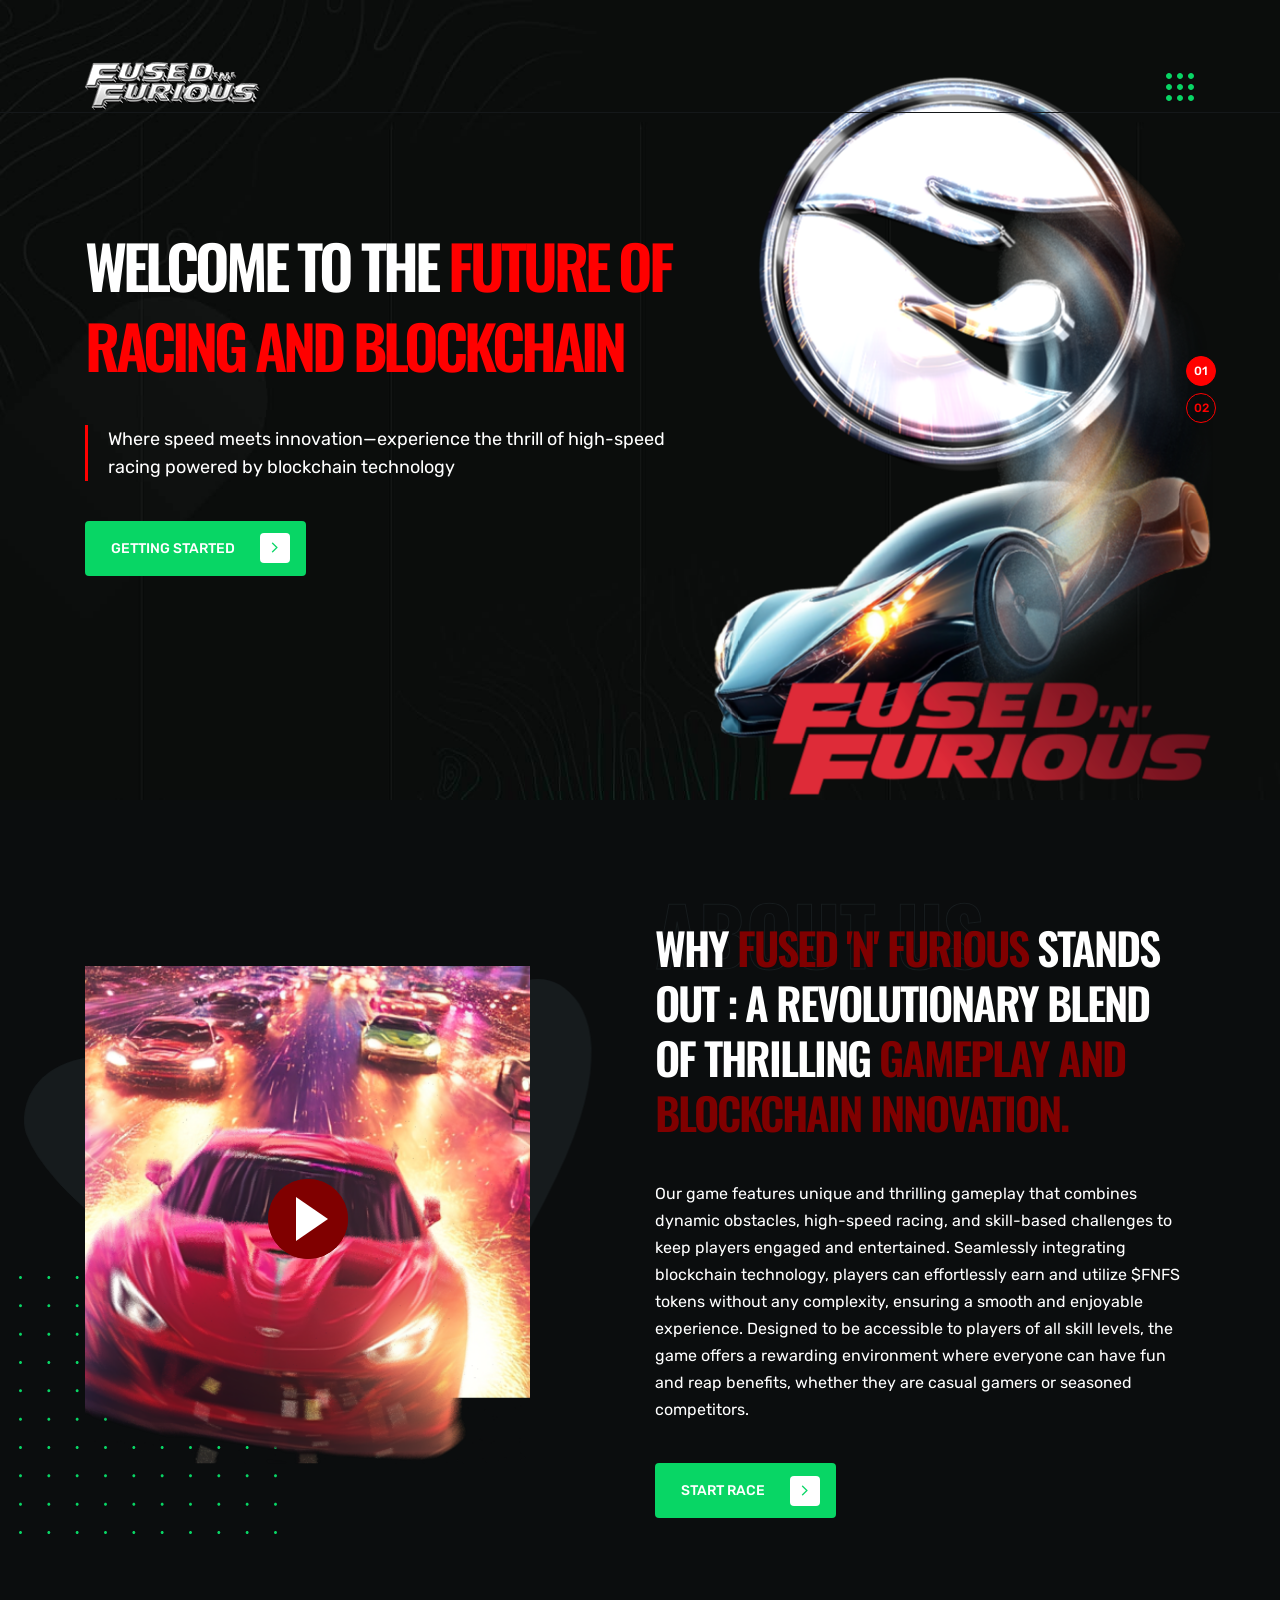
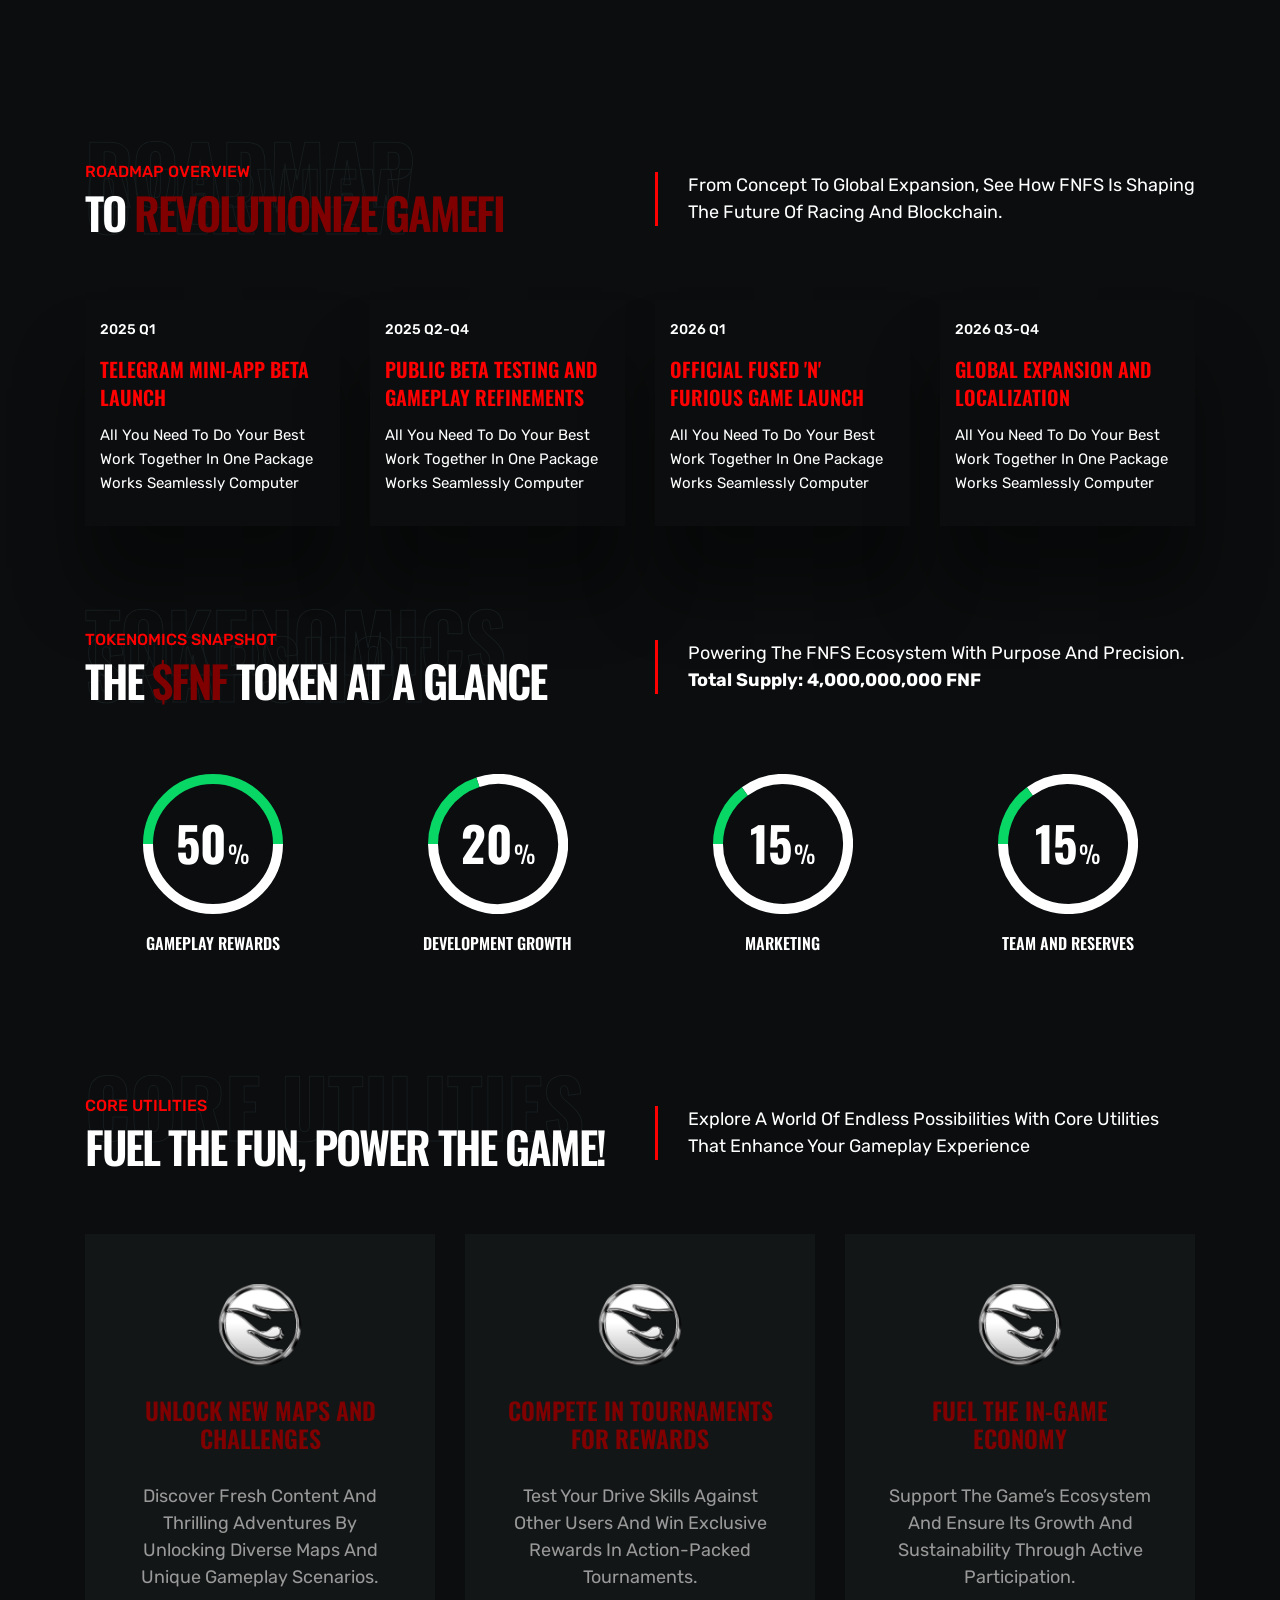
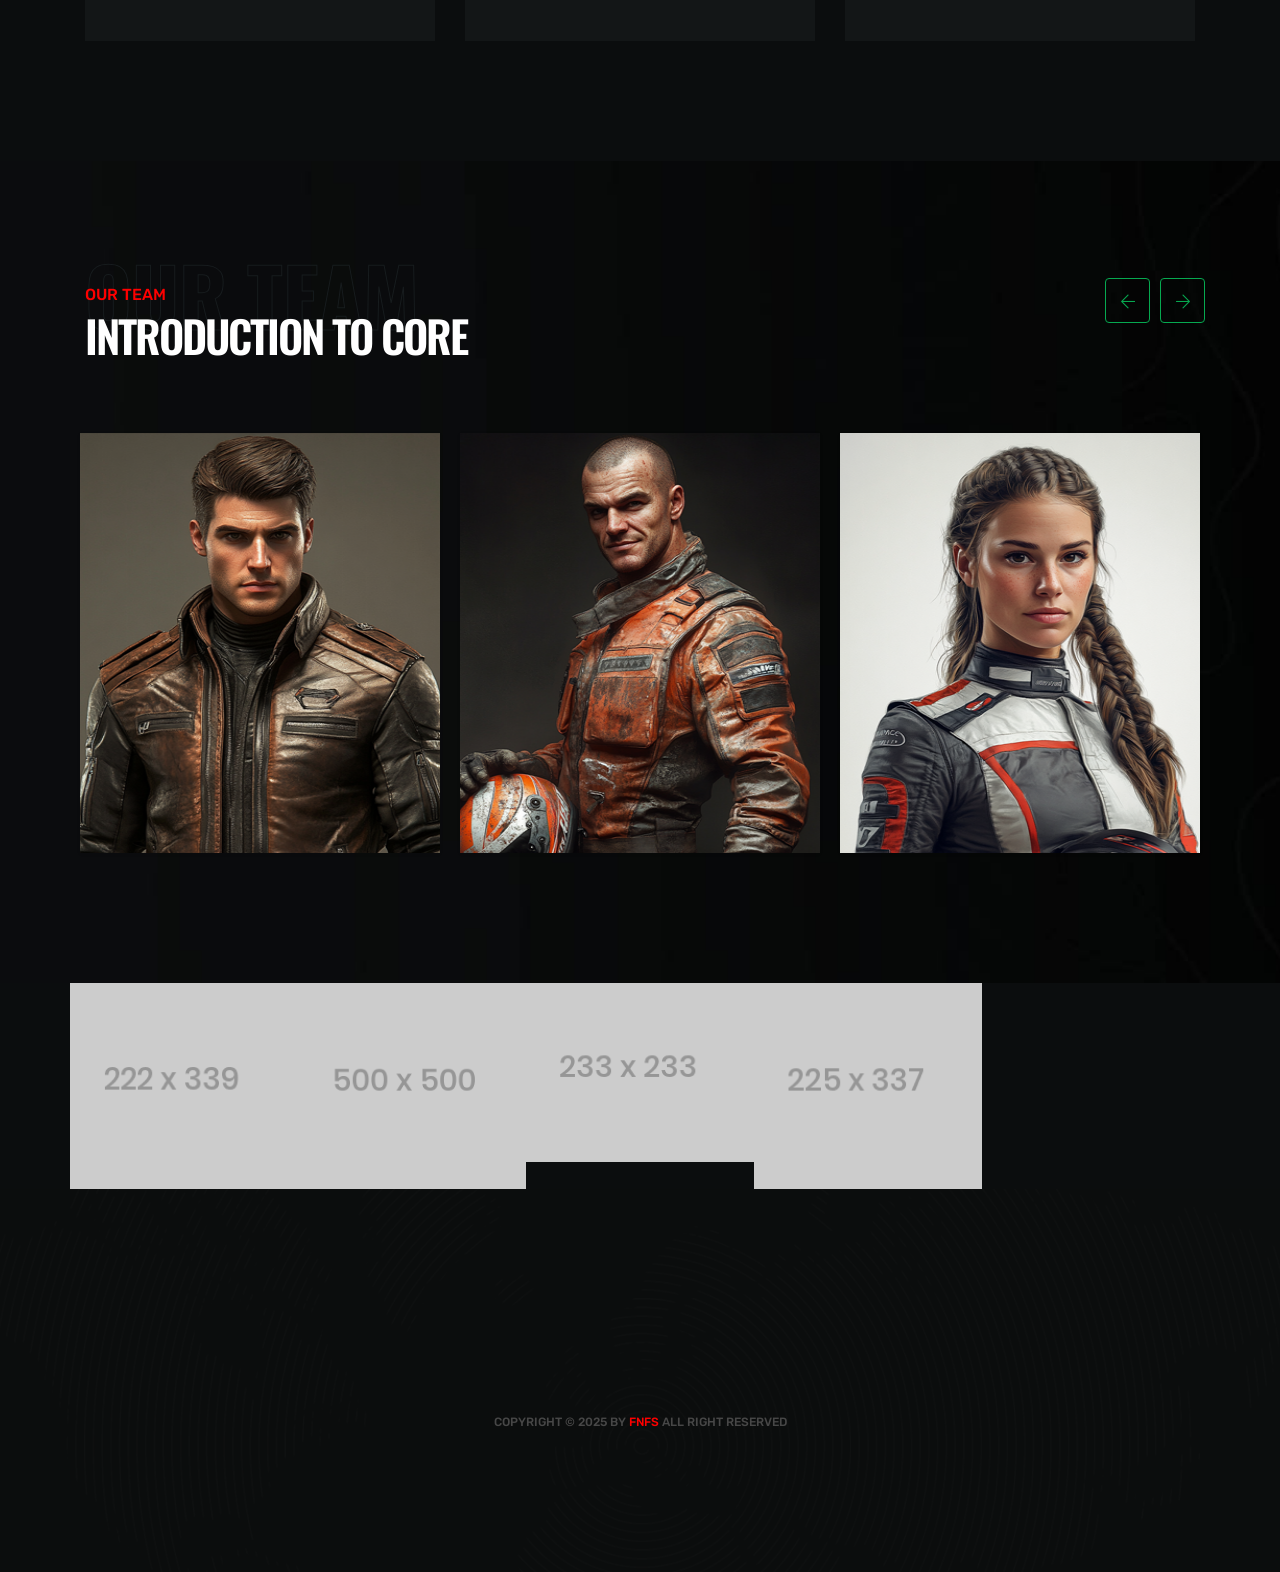
==== commit 380edd61: "Update index.html" ====
--- a/index.html
+++ b/index.html
@@ -549,7 +549,7 @@
                         </div>
                         <div class="col-lg">
                             <div class="single-social">
-                                <div class="sinlge-social-hover" style="background: url(assets/img/social/social2.png);background-position: center;-webkit-background-size: cover;
+                                <div class="sinlge-social-hover" style="background: url(assets/img/social/social5.png);background-position: center;-webkit-background-size: cover;
                                 background-size: cover;">
                                     <a href="">
                                         <span class="single-social-icon">
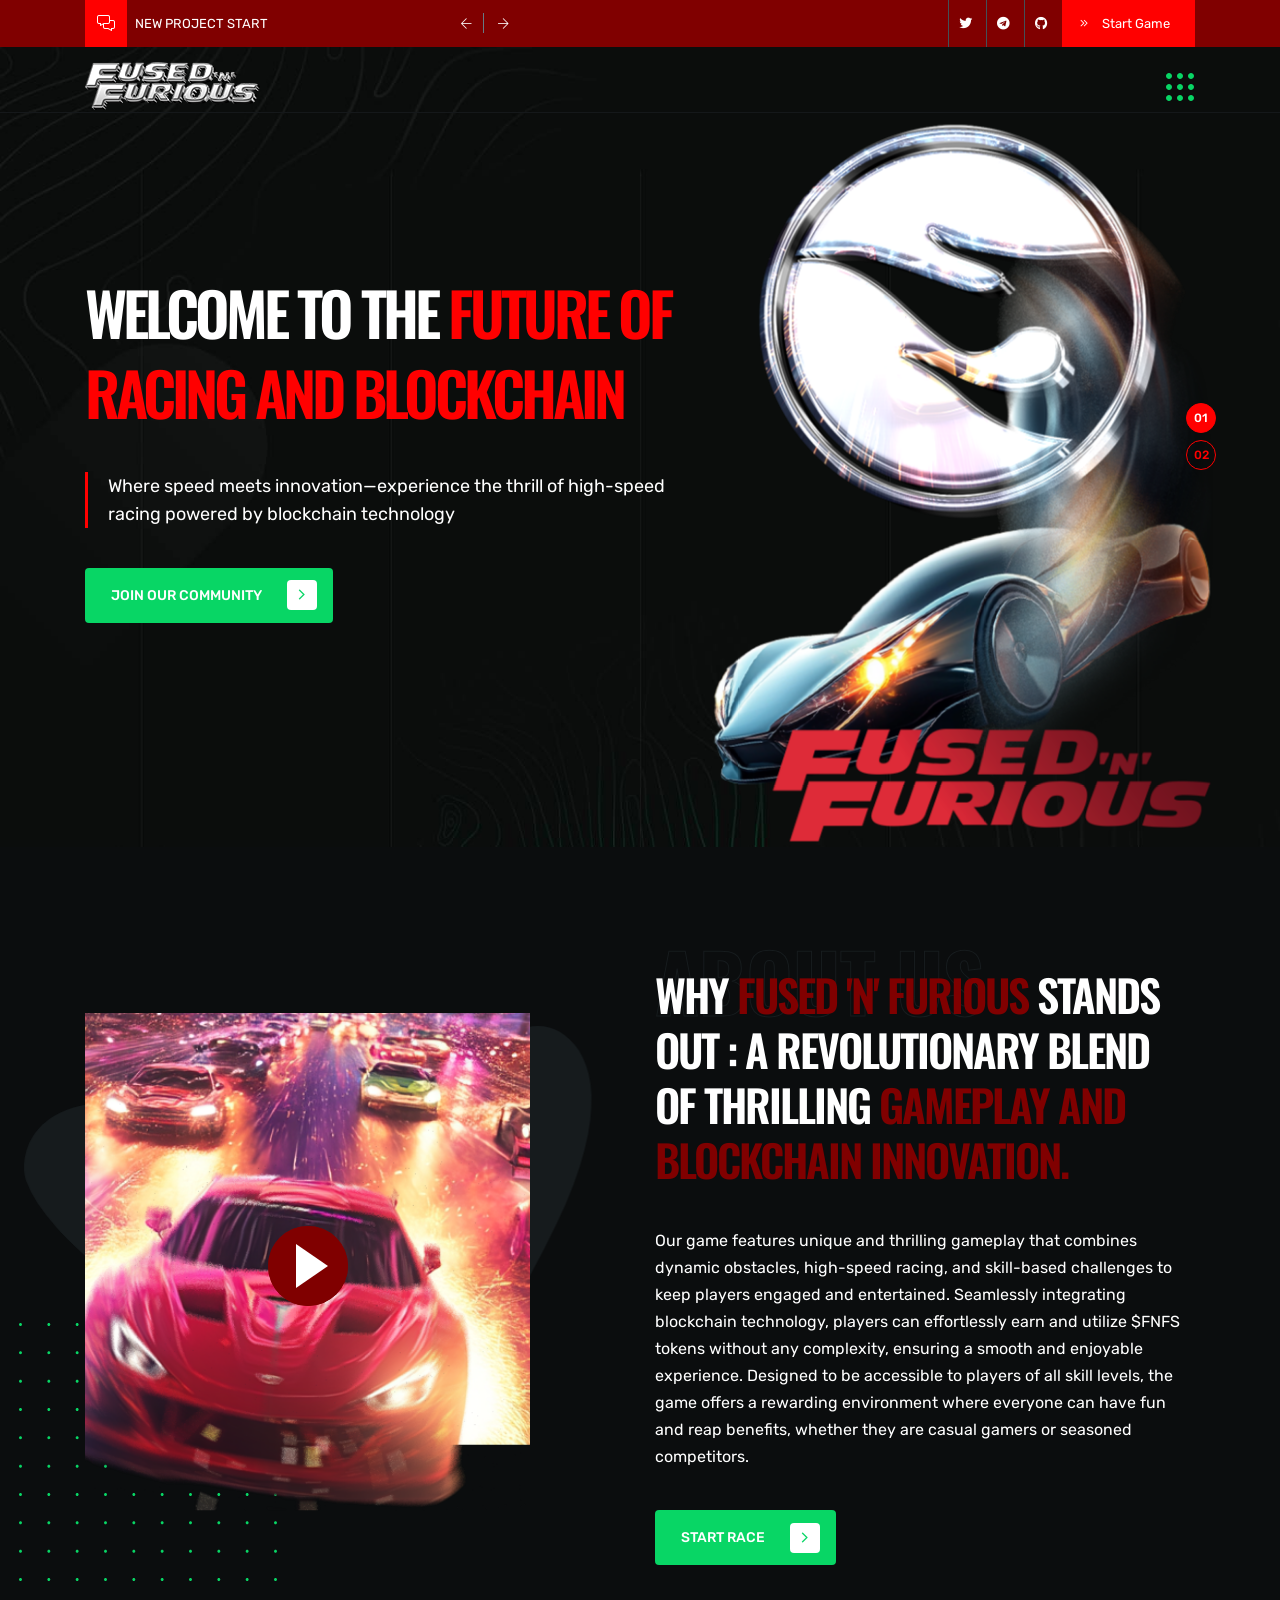
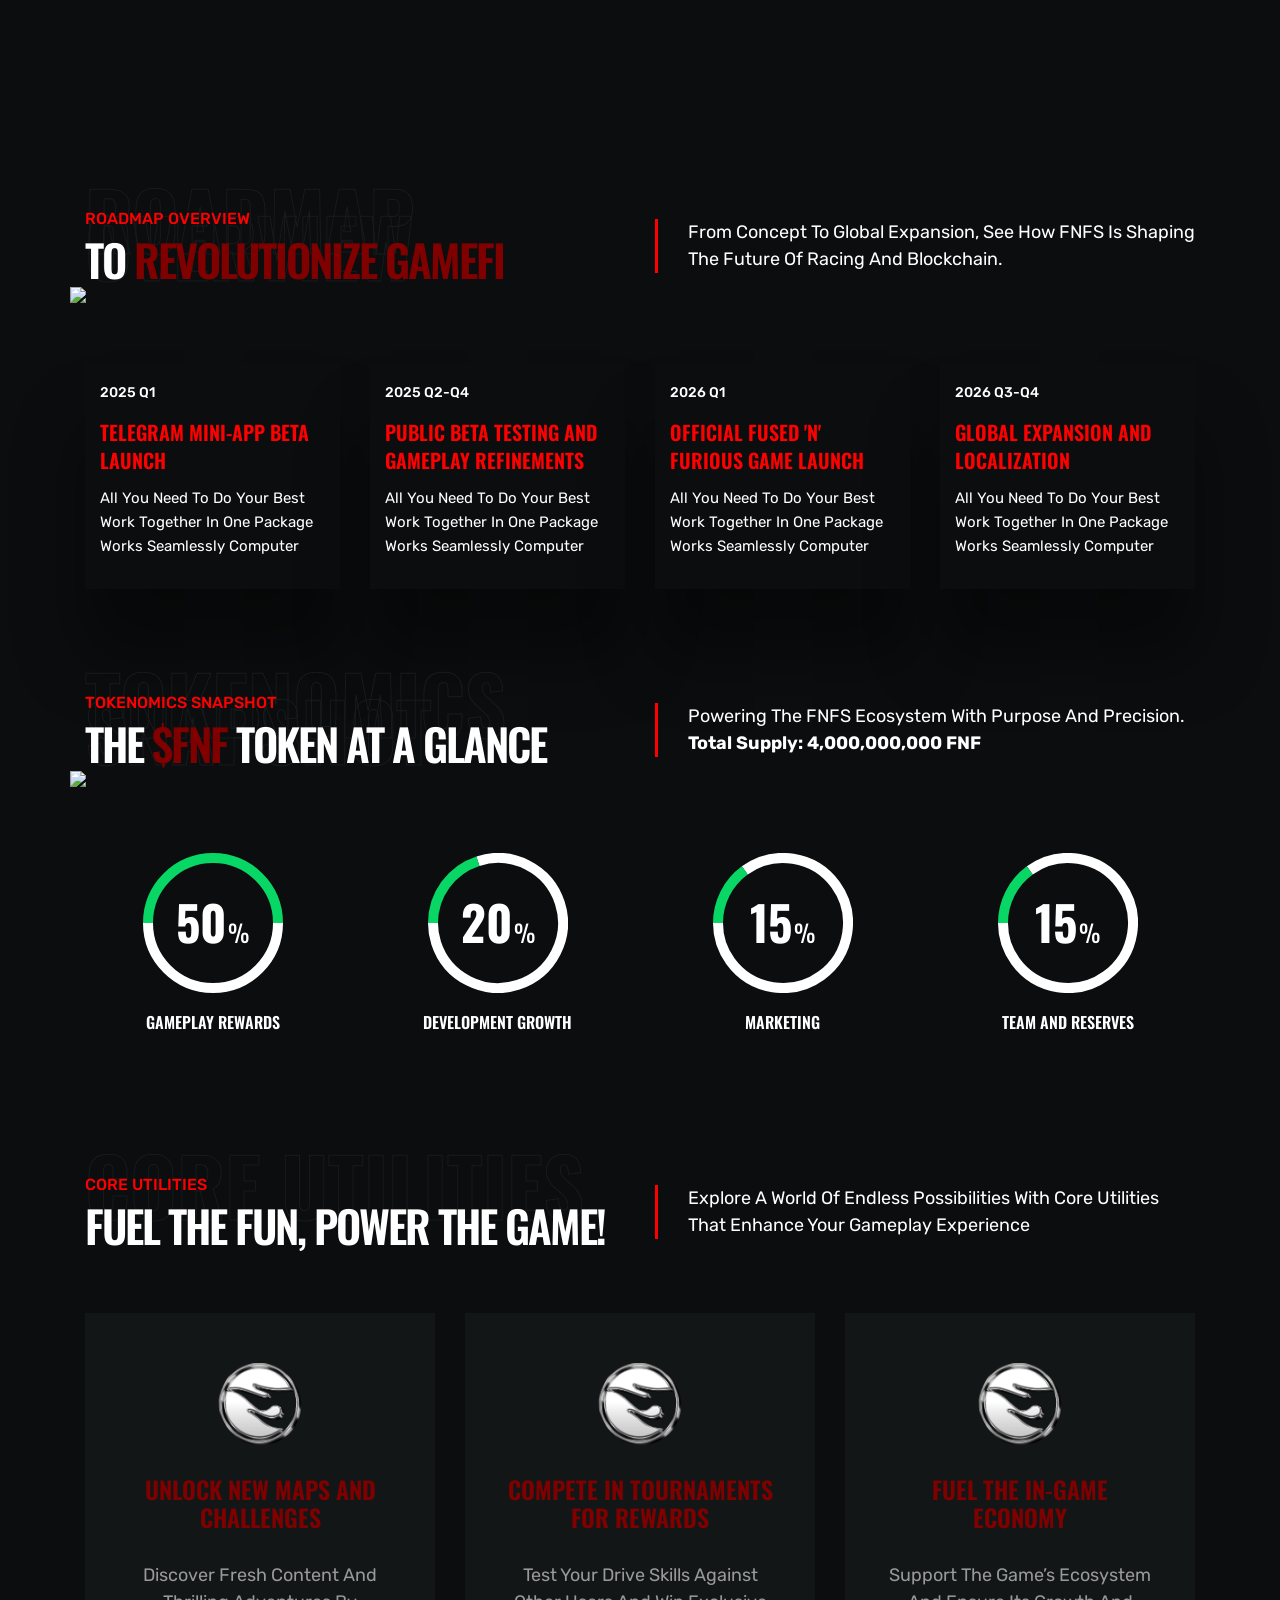
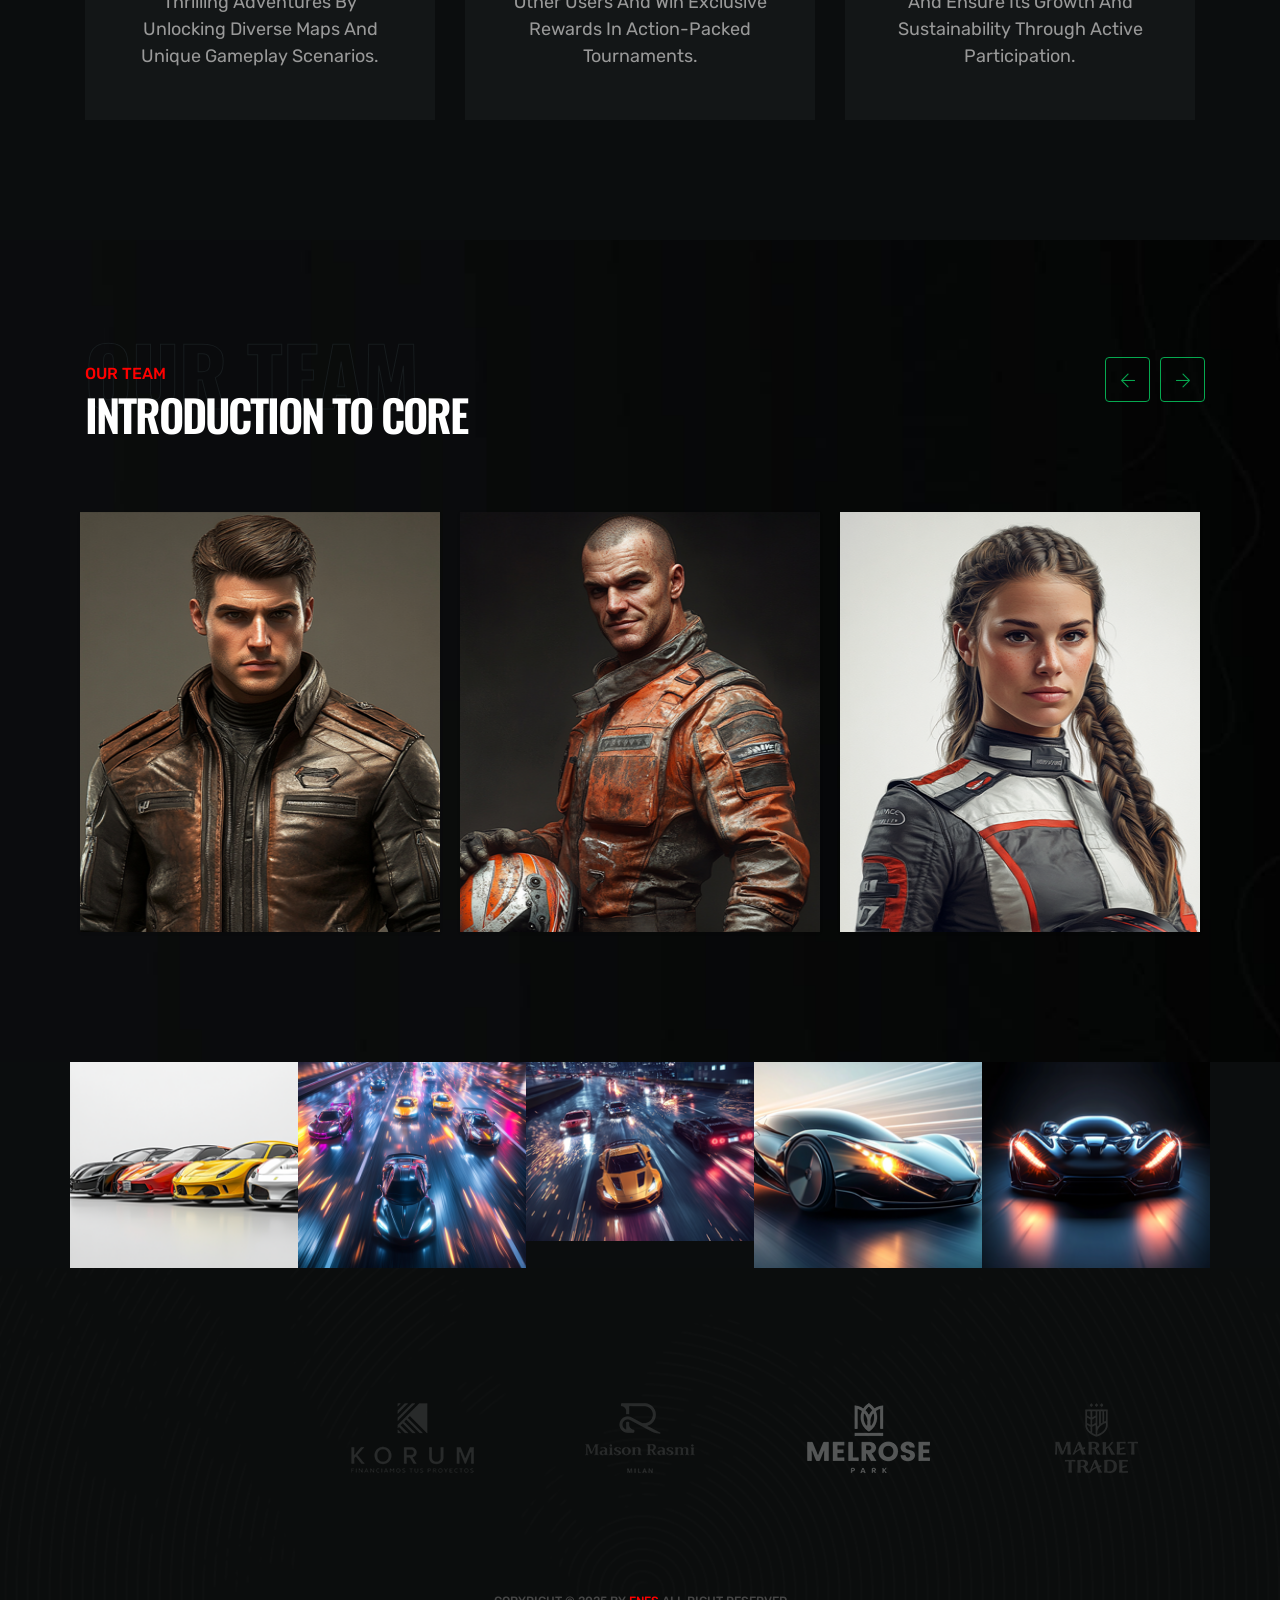
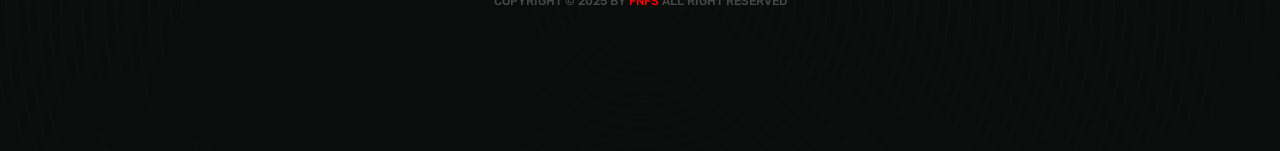
==== commit 0d7227fe: "Add files via upload" ====
--- a/index.html
+++ b/index.html
@@ -1,655 +1,658 @@
-<!DOCTYPE html>
-<html lang="en">
-<!--HTML START-->
-
-<head>
-    <!--HEAD START-->
-    <title>Fused 'N' Furious Official</title>
-    <!--::::: support meta :::::::-->
-    <meta charset="utf-8">
-    <meta name="viewport" content="width=device-width, initial-scale=1">
-    
-    <!--::::: ALL CSS CALLING :::::::-->
-    <link rel="stylesheet" href="assets/css/plugins/animate.min.css">
-    <link rel="stylesheet" href="assets/css/plugins/bootstrap.min.css">
-    <link rel="stylesheet" href="assets/css/plugins/fontawesome.css">
-    <link rel="stylesheet" href="assets/css/plugins/modal-video.min.css">
-    <link rel="stylesheet" href="assets/css/plugins/stellarnav.css">
-    <link rel="stylesheet" href="assets/css/plugins/owl.carousel.css">
-    <link rel="stylesheet" href="assets/css/typography.css">
-    <link rel="stylesheet" href="assets/css/theme.css">
-    <link rel="stylesheet" href="assets/css/button.css">
-    <link rel="stylesheet" href="assets/css/inner.css">
-    <link rel="stylesheet" href="assets/css/responsive.css">
-
-</head>
-<!--HEADE END-->
-
-<body><!--BODY START-->
-
-    <!--PLACEHOLDER AREA START-->
-    <div class="preloader">
-        <div class="lds-dual-ring"></div>
-    </div>
-    <!--PLACEHOLDER AREA END-->
-
-    <div class="site site-black"> <!--::::: SITE AREA START :::::::-->
-          <!--::::: BANNER AREA START :::::::-->
-        <!--<div class="header-banner-area">
-            <div class="container">
-                <div class="row">
-                    <div class=" col-md-5 align-self-center">
-                        <div class="banner-comments">
-                            <div class="banner-icon">
-                                <i class="fal fa-comments-alt"></i>
-                            </div>
-                            <div class="banner-carousel owl-carousel">
-                                <div class="banner-single-carousel">
-                                    <p>Fox News Anchor Bret Baier...</p>
-                                </div>
-                                <div class="banner-single-carousel">
-                                    <p>Elementor Is Great WordPress...</p>
-                                </div>
-                            </div>
-                        </div>
-                    </div>
-                    <div class="col-md-7 text-right align-self-center">
-                        <div class="banner-social-wrap">
-                            <div class="banner-social">
-                                <ul>
-                                    <li><a href="#"><i class="fab fa-facebook-f"></i></a></li>
-                                    <li><a href="#"><i class="fab fa-twitter"></i></a></li>
-                                    <li><a href="#"><i class="fab fa-linkedin-in"></i></a></li>
-                                    <li><a href="#"><i class="fab fa-instagram"></i></a></li>
-                                </ul>
-                            </div>
-                            <div class="banner-contact">
-                                <a href="#" class="contact-btn"><i class="fal fa-angle-double-right"></i> Contact Me</a>
-                            </div>
-                        </div>
-                    </div>
-                </div>
-            </div>
-        </div>-->
-        <!--::::: BANNER AREA END :::::::-->
-
-        <!--::::: HEADER AREA START :::::::-->
-        <div class="header-area header-main" id="header">
-            <!--scroll to up btn-->
-            <a href="#" class="up-btn"><i class="fal fa-angle-up"></i></a>
-            <div class="container">
-                <div class="row">
-                    <div class="col-6 col-lg-3 align-self-center">
-                        <a href="index.html" class="logo"><img src="assets/img/logo/logo.png" alt=""></a>
-                    </div>
-                    <div class="col-6 text-center align-self-center">
-                        <div class="main-menu">
-                            <!--<div class="stellarnav">
-                                <ul class="navbarmneuclass">
-                                    <li class="current"><a href="#">Home</a>
-                                        <ul>
-                                            <li><a href="index.html">Home Page 1</a></li>
-                                            <li><a href="index1.html">Home Page 2</a></li>
-                                        </ul>
-                                    </li>
-                                    <li><a href="#about">About</a></li>
-                                    <li><a href="#service">Service</a></li>
-                                    <li><a href="#portfolio">Portfolio</a></li>
-                                    <li><a href="#">Pages</a>
-                                        <ul>
-                                            <li><a href="about.html">About</a></li>
-                                            <li><a href="portfolio.html">Portfolio</a></li>
-                                            <li><a href="single-portfolio.html">Portfolio Details</a></li>
-                                            <li><a href="blog.html">Blog</a></li>
-                                            <li><a href="single-blog.html">Single Blog</a></li>
-                                            <li><a href="contact.html">Contact Us</a></li>
-                                        </ul>
-                                    </li>
-                                </ul>
-                            </div>-->
-                        </div>
-                    </div>
-                    <div class="d-none d-lg-block col-lg-3 align-self-center text-right">
-                        <div class="search-area">
-                            <!--<div class="search-box">
-                                <form action="#">
-                                    <input type="search" placeholder="Search">
-                                </form>
-                                <div class="search-btn">
-                                    <a href="#"><i class="fas fa-search"></i></a>
-                                </div>
-                            </div>-->
-                            <div class="grid-menu" id="grid-side">
-                                <img src="assets/img/icon/hamburger.svg" alt="">
-                            </div>
-                        </div>
-                    </div>
-                </div>
-            </div>
-            <div class="slide-widgest-wrap" id="slide-widgest">
-                <div class="side-widgest" id="side-content">
-                    <div class="side-close" id="close-btn">
-                    <i class="fal fa-times"></i>
-                </div>
-                    <div class="logo">
-                        <a href="#"><img src="assets/img/logo/logo.png" alt=""></a>
-                    </div>
-                    <div class="side-content">
-                        <p>Fused 'N' Furious (FNFS) is a high-speed mobile racing game that challenges players to navigate a dynamic four-lane road. By swiping to change lanes and managing their speed, players must avoid obstacles and aim for the highest score.</p>
-                    </div>
-                    <!--<div class="side-social">
-                        <ul>
-                            <li><a href="#"><i class="fab fa-facebook-f"></i></a></li>
-                            <li><a href="#"><i class="fab fa-twitter"></i></a></li>
-                            <li><a href="#"><i class="fab fa-linkedin-in"></i></a></li>
-                            <li><a href="#"><i class="fab fa-telegram"></i></a></li>
-                        </ul>
-                    </div>-->
-                </div>
-            </div>
-        </div>
-        <!--::::: HEADER AREA END :::::::-->
-        
-        <!--:::::WELCOME ATRA START :::::::-->
-        <div class="welcome-area-wrap welcome__wrap1">
-        
-            <!--::::: WELCOME CAROUSEL START :::::::-->
-            <div class="welcome-carousel owl-carousel">
-                <div class="single-welcome-area home_1">
-                    <div class="container">
-                        <div class="row">
-                            <div class="col-lg-7">
-                                <div class="wlc-title white">
-                                    <h1 class="fadeInDown animated">Welcome to the <span>Future of Racing and Blockchain</span></h1>
-                                    <p class="fadeInDown animated">Where speed meets innovation—experience the thrill of high-speed racing powered by blockchain technology </p>
-                                   
-                                    <a href="#" class="cbtn cbnt1 fadeInDown animated">Getting Started <i class="fal fa-angle-right"></i></a>
-									
-                                </div>
-                            </div>
-                        </div>
-                    </div>
-                    <div class="wlc-author-1">
-                        <img src="assets/img/author/author1.png" alt="">
-                        <h1 class="wlc-filltext"></h1>
-                    </div>
-                </div>
-                <div class="single-welcome-area home_1">
-                    <div class="container">
-                        <div class="row">
-                            <div class="col-lg-7">
-                                <div class="wlc-title white">
-                                    <h1 class="fadeInDown animated">Your <span>Journey Begins</span> on the Ultimate Racing Track</h1>
-                                    <p class="fadeInDown animated">Navigate thrilling obstacles, master your speed, and race to victory in the world of <strong>Fused 'N' Furious</strong>. </p>
-                                    <a href="#" class="cbtn cbnt1 fadeInDown animated">Getting Started <i class="fal fa-angle-right"></i></a>
-									
-                                </div>
-                            </div>
-                        </div>
-                    </div>
-                    <div class="wlc-author-1">
-                        <img src="assets/img/author/author2.png" alt="">
-                        <h1 class="wlc-filltext"></h1>
-                    </div>
-                </div>
-            </div>
-            <!--::::: WELCOME CAROUSEL END:::::::-->
-        </div>
-        <!--:::::WELCOME AREA END :::::::-->
-
-        <!--:::::ABOUT AREA START :::::::-->
-        <div class="about-area about-area1 section-padding" id="about">
-            <div class="container">
-                <div class="row">
-                    <div class="col-lg-5 align-self-center">
-                        <div class="about-shape">
-                            <div class="about-img-section about-img-section1 text-center">
-                                <a id="play-video" class="video-play-button" href="#"><span></span></a>
-                                <div id="video-overlay" class="video-overlay">
-                                  <a class="video-overlay-close"></a>
-                                </div>
-                            </div>
-                        </div>
-                    </div>
-                    <div class="col-lg-6 offset-lg-1 align-self-center">
-                        <div class="heading white">
-                            <strong class="filltext">About us</strong>
-                            <h2>Why <span>Fused 'N' Furious</span> Stands Out : A revolutionary blend of thrilling <span>gameplay and blockchain innovation.</span></h2>
-                            <p>
-							Our game features unique and thrilling gameplay that combines dynamic obstacles, high-speed racing, and skill-based challenges to keep players engaged and entertained. Seamlessly integrating blockchain technology, players can effortlessly earn and utilize $FNFS tokens without any complexity, ensuring a smooth and enjoyable experience. Designed to be accessible to players of all skill levels, the game offers a rewarding environment where everyone can have fun and reap benefits, whether they are casual gamers or seasoned competitors.
-
-							</p>
-                        <a href="#" class="cbtn cbnt1 fadeInDown animated">Start Race <i class="fal fa-angle-right"></i></a>
-							
-                        </div>
-                    </div>
-                </div>
-            </div>
-        </div>
-        <!--:::::ABOUT AREA END :::::::-->
-
-        <!--:::::SKILL AREA START :::::::-->
-        <div class="skill-area section-padding" id="portfolio">
-            <div class="container">
-                <div class="row">
-                    <div class="col-lg-6 align-self-center">
-                        <div class="heading white">
-                            <strong class="filltext"> Roadmap Overview</strong>
-                            <small>Roadmap Overview</small>
-                            <h2>to <span>Revolutionize GameFi</span></h2>
-                        </div>
-                    </div>
-                    <div class="col-lg-6 align-self-center">
-                         <div class="info-content">
-                            <p>From concept to global expansion, see how FNFS is shaping the future of racing and blockchain. </p>
-                        </div>
-                    </div>
-                </div>
-                <div class="space-60"></div>
-                <div class="row">
-                    <div class="col-sm-6 col-lg-3">
-                        <div class="skill-box">
-                            <small>2025 Q1</small>
-                            <h5>Telegram Mini-App Beta Launch</h5>
-                            <p>All you need to do your best work together in one package works seamlessly computer</p>
-                        </div>
-                    </div>
-                    <div class="col-sm-6 col-lg-3">
-                        <div class="skill-box">
-                            <small>2025 Q2-Q4</small>
-                            <h5>Public Beta Testing and Gameplay Refinements</h5>
-                            <p>All you need to do your best work together in one package works seamlessly computer</p>
-                        </div>
-                    </div>
-                    <div class="col-sm-6 col-lg-3">
-                        <div class="skill-box">
-                            <small>2026 Q1</small>
-                            <h5>Official Fused 'N' Furious Game Launch</h5>
-                            <p>All you need to do your best work together in one package works seamlessly computer</p>
-                        </div>
-                    </div>
-                    <div class="col-sm-6 col-lg-3">
-                        <div class="skill-box">
-                            <small>2026 Q3-Q4</small>
-                            <h5>Global Expansion and Localization</h5>
-                            <p>All you need to do your best work together in one package works seamlessly computer</p>
-                        </div>
-                    </div>
-                </div>
-            </div>
-            <div class="space-100"></div>
-            <!-- Start Technical Skills Section -->
-			
-            <div class="skill__circles">
-                <div class="container">
-					<div class="row">
-                    <div class="col-lg-6 align-self-center">
-                        <div class="heading white">
-                            <strong class="filltext">Tokenomics Snapshot
-</strong>
-                            <small>Tokenomics Snapshot
-</small>
-							<h2>The <span>$FNF</span> Token at a Glance</h2>
-                        </div>
-                    </div>
-                    <div class="col-lg-6 align-self-center">
-                         <div class="info-content">
-                            <p>Powering the FNFS ecosystem with purpose and precision.<br><strong>Total Supply: 4,000,000,000 FNF</strong></p>
-                        </div>
-                    </div>
-                </div>
-					<div class="space-60"></div>
-                    <div class="row">
-                        <div class="colsm6 col-lg-3 text-center">
-                             <div class="circle1 circle" id="circle1">
-                              <strong></strong>
-                              <span style="font-size: 1em;">Gameplay Rewards</span>
-                            </div>
-                        </div>
-                        <div class="colsm6 col-lg-3 text-center">
-                             <div class="circle2 circle" id="circle2">
-                              <strong></strong>
-                              <span style="font-size: 1em;">Development Growth</span>
-                            </div>
-                        </div>
-                        <div class="colsm6 col-lg-3 text-center">
-                             <div class="circle3 circle" id="circle3">
-                              <strong></strong>
-                              <span style="font-size: 1em;">Marketing</span>
-                            </div>
-                        </div>
-                        <div class="colsm6 col-lg-3 text-center">
-                             <div class="circle4 circle" id="circle4">
-                              <strong></strong>
-                              <span style="font-size: 1em;">Team and Reserves</span>
-                            </div>
-                        </div>
-                    </div>
-                </div>
-            </div>
-        </div>
-        <!--:::::SKILL AREA END :::::::-->
-
-        <!--:::::SERVICE AREA START :::::::-->
-        <div class="service-area padding-bottom" id="service">
-            <div class="container">
-                <div class="row">
-                    <div class="col-lg-6 align-self-center">
-                        <div class="heading white">
-                            <strong class="filltext">Core Utilities</strong>
-                            <small>Core Utilities</small>
-                            <h2>Fuel the Fun, Power the Game!</h2>
-                        </div>
-                    </div>
-                    <div class="col-lg-6 align-self-center">
-                         <div class="info-content">
-                            <p>Explore a world of endless possibilities with core utilities that enhance your gameplay experience</p>
-                        </div>
-                    </div>
-                </div>
-                <div class="space-60"></div>
-                <div class="row">
-                    <div class="col-lg-4">
-                        <div class="single-service">
-                            <div class="service-icon">
-                                <img src="assets/img/icon/service1.png" alt="">
-                            </div>
-                            <div class="service-text">
-                                <h4>Unlock New Maps and Challenges</h4>
-                                <p>Discover fresh content and thrilling adventures by unlocking diverse maps and unique gameplay scenarios.</p>
-                            </div>
-                            <div class="circles-wrap">
-                                <div class="circles">
-                                    <span class="circle circle-1"></span>
-                                    <span class="circle circle-2"></span>
-                                    <span class="circle circle-3"></span>
-                                    <span class="circle circle-4"></span>
-                                </div>
-                            </div>
-                        </div>
-                    </div>
-                    <div class="col-lg-4">
-                        <div class="single-service">
-                            <div class="service-icon">
-                                <img src="assets/img/icon/service1.png" alt="">
-                            </div>
-                            <div class="service-text">
-                                <h4>Compete in Tournaments for Rewards</h4>
-                                <p>Test your Drive skills against other users and win exclusive rewards in action-packed tournaments.</p>
-                            </div>
-                            <div class="circles-wrap">
-                                <div class="circles">
-                                    <span class="circle circle-1"></span>
-                                    <span class="circle circle-2"></span>
-                                    <span class="circle circle-3"></span>
-                                    <span class="circle circle-4"></span>
-                                </div>
-                            </div>
-                        </div>
-                    </div>
-                    <div class="col-lg-4">
-                        <div class="single-service">
-                            <div class="service-icon">
-                                <img src="assets/img/icon/service1.png" alt="">
-                            </div>
-                            <div class="service-text">
-                                <h4>Fuel the In-Game Economy</h4>
-                                <p>Support the game’s ecosystem and ensure its growth and sustainability through active participation.</p>
-                            </div>
-                            <div class="circles-wrap">
-                                <div class="circles">
-                                    <span class="circle circle-1"></span>
-                                    <span class="circle circle-2"></span>
-                                    <span class="circle circle-3"></span>
-                                    <span class="circle circle-4"></span>
-                                </div>
-                            </div>
-                        </div>
-                    </div>
-                </div>
-            </div>
-        </div>
-        <!--:::::SERVICE AREA END :::::::-->
-
-        <!--:::::PROJECT AREA START :::::::-->
-        <div class="project-area section-padding" >
-            <div class="container">
-                <div class="row">
-                    <div class="col-lg-5 align-self-center">
-                        <div class="heading white">
-                            <strong class="filltext">our team</strong>
-                            <small>Our Team</small>
-                            <h2>Introduction to Core </h2>
-                        </div>
-                    </div>
-                    <!--<div class="col-lg-5 align-self-center">
-                         <div class="info-content">
-                            <p>Lorem ipsum dolor sit amet, consectetur adipisicing elit. Sint ratione reprehenderit </p>
-                        </div>
-                    </div>-->
-                </div>
-                <div class="space-60"></div>
-                <div class="row">
-                    <ul id="da-thumbs" class="da-thumbs portfolio-carousel owl-carousel">
-                        <li>
-                            <a href="#">
-                                <img src="assets/img/project/project1.png" alt="">
-                                <div><span>Alex Walker<br>Chief Executive Officer</span></div>
-                            </a>
-                        </li>
-                        <li>
-                            <a href="#">
-                                <img src="assets/img/project/project2.png" alt="">
-                                <div><span>Sophia Martinez<br>Chief Technology Officer</span></div>
-                            </a>
-                        </li>
-                        <li>
-                            <a href="#">
-                                <img src="assets/img/project/project3.png" alt="">
-                                <div><span>Ethan Carter<br>Lead Game Designer</span></div>
-                            </a>
-                        </li>
-                        <li>
-                            <a href="#">
-                                <img src="assets/img/project/project4.png" alt="">
-                                <div>
-                                    <span>Rachel Johnson<br>Blockchain Architect</span>
-                                </div>
-                            </a>
-                        </li>
-                        <li>
-                            <a href="#">
-                                <img src="assets/img/project/project5.png" alt="">
-                                <div>
-                                    <span>Liam Patel<br>Marketing Director</span>
-                                </div>
-                            </a>
-                        </li>
-                    </ul>
-                </div>
-            </div>
-        </div>
-        <!--:::::PROJECT AREA END :::::::-->
-
-        <!--:::::TESTIMONIALS AREA START :::::::-->
-       
-
-
-        <!--:::::CALL TO ACTION AREA START :::::::-->
-        <div class="social-area">
-                <div class="container">
-                    <div class="row">
-                        <div class="col-lg">
-                            <div class="single-social">
-                                <div class="sinlge-social-hover" style="background: url(assets/img/social/social4.png);background-position: center;-webkit-background-size: cover;
-                                background-size: cover;">
-                                    <a href="">
-                                        <span class="single-social-icon">
-                                           <i class="fab fa-telegram"></i>
-                                        </span>
-                                        <p class="single-soicial-text">
-                                             join our 
-                                            Telegram 
-                                            community!
-                                        </p>
-                                    </a>
-                                </div>
-                            </div>
-                        </div>
-                        <div class="col-lg">
-                            <div class="single-social">
-                                <div class="sinlge-social-hover" style="background: url(assets/img/social/social1.png);background-position: center;-webkit-background-size: cover;
-                                background-size: cover;">
-                                    <a href="">
-                                        <span class="single-social-icon">
-                                            <i class="fab fa-telegram"></i>
-                                        </span>
-                                        <p class="single-soicial-text">
-                                             join our 
-                                            TMA 
-                                            community!
-                                        </p>
-                                    </a>
-                                </div>
-                            </div>
-                        </div>
-                        <div class="col-lg">
-                            <div class="single-social">
-                                <div class="sinlge-social-hover" style="background: url(assets/img/social/social2.png);background-position: center;-webkit-background-size: cover;
-                                background-size: cover;">
-                                    <a href="">
-                                        <span class="single-social-icon">
-                                           <i class="fab fa-twitter"></i>
-                                        </span>
-                                        <p class="single-soicial-text">
-                                             join our 
-                                            X 
-                                            community!
-                                        </p>
-                                    </a>
-                                </div>
-                            </div>
-                        </div>
-                        <div class="col-lg">
-                            <div class="single-social">
-                                <div class="sinlge-social-hover" style="background: url(assets/img/social/social3.png);background-position: center;-webkit-background-size: cover;
-                                background-size: cover;">
-                                    <a href="">
-                                        <span class="single-social-icon">
-                                            <i class="fas fa-network-wired"></i>
-                                        </span>
-                                        <p class="single-soicial-text">
-                                             check our 
-                                            Chain 
-                                            community!
-                                        </p>
-                                    </a>
-                                </div>
-                            </div>
-                        </div>
-                        <div class="col-lg">
-                            <div class="single-social">
-                                <div class="sinlge-social-hover" style="background: url(assets/img/social/social5.png);background-position: center;-webkit-background-size: cover;
-                                background-size: cover;">
-                                    <a href="">
-                                        <span class="single-social-icon">
-                                            <i class="fab fa-github"></i>
-                                        </span>
-                                        <p class="single-soicial-text">
-                                             read our 
-                                            Whitepaper 
-                                            community!
-                                        </p>
-                                    </a>
-                                </div>
-                            </div>
-                        </div>
-                    </div>
-                </div>
-            </div>
-        <!--:::::CALL TO ACTION AREA END :::::::-->
-
-        <!--:::::FOOTER AREA START :::::::-->
-        <div class="footer-area footer-area1 section-padding">
-             <!--:::::LOGO AREA START :::::::-->
-        <!--<div class="logo-carousel">
-            <div class="container">
-                <div class="row">
-                    <div class="logos owl-carousel">
-                        <div class="single-logo-table">
-                            <div class="single-logo-table-cell">
-                               <img src="assets/img/logo/1.svg" alt="">
-                            </div>
-                        </div>
-                        <div class="single-logo-table">
-                            <div class="single-logo-table-cell">
-                                <img src="assets/img/logo/01.png" alt="">
-                            </div>
-                        </div>
-                        <div class="single-logo-table">
-                            <div class="single-logo-table-cell">
-                                <img src="assets/img/logo/02.png" alt="">
-                            </div>
-                        </div>
-                        <div class="single-logo-table">
-                            <div class="single-logo-table-cell">
-                                <img src="assets/img/logo/03.png" alt="">
-                            </div>
-                        </div>
-                        <div class="single-logo-table">
-                            <div class="single-logo-table-cell">
-                                <img src="assets/img/logo/04.png" alt="">
-                            </div>
-                        </div>
-                        <div class="single-logo-table">
-                            <div class="single-logo-table-cell">
-                                <img src="assets/img/logo/02.png" alt="">
-                            </div>
-                        </div>
-                    </div>
-                </div>
-            </div>
-        </div>-->
-        <div class="space-100"></div>
-        <!--:::::LOGO AREA END :::::::-->
-            <div class="container">
-                <div class="row">
-                    <div class="col-lg-6 m-auto text-center">
-                        
-                        <div class="copyright">
-                            <p>Copyright © 2025 by <span> FNFS </span> all right reserved</p>
-                        </div>
-                    </div>
-                </div>
-            </div>
-        </div>
-        <!--:::::FOOTER AREA END :::::::-->
-                          
-    </div> <!--:::::sitea area end :::::::-->
-
-
-    <!--:::::jquery 3.2.1 js :::::::-->
-    <script src="assets/js/plugins/jQuery.2.1.0.min.js"></script>
-    <script src="assets/js/plugins/bootstrap.min.js"></script>
-    <script src="assets/js/plugins/jquery.nav.js"></script>
-    <script src="assets/js/plugins/jquery.waypoints.min.js"></script>
-    <script src="assets/js/plugins/jquery-modal-video.min.js"></script>
-    <script src="assets/js/plugins/stellarnav.js"></script>
-    <script src="assets/js/plugins/popper.min.js"></script>
-    <script src="assets/js/plugins/owl.carousel.js"></script>
-    <script src="assets/js/plugins/wow.min.js"></script>
-    <script src="assets/js/plugins/easypiechart.min.js"></script>
-    <script src="assets/js/plugins/animatenumber.min.js"></script>
-    <script src="assets/js/plugins/circle-progress.js"></script>
-    <script src="assets/js/plugins/bars.js"></script>
-    <script src="assets/js/plugins/appear.js"></script>
-    <script src="assets/js/plugins/jquery.hoverdir.js"></script>
-    <script src="assets/js/plugins/isotop.v3.0.4.min.js"></script>
-    <script src="assets/js/main.js"></script>
-
-
-</body>
-<!--body end-->
-
-</html>
-<!--html end-->
+<!DOCTYPE html>
+<html lang="en">
+<!--HTML START-->
+
+<head>
+    <!--HEAD START-->
+    <title>Fused 'N' Furious Official</title>
+    <!--::::: support meta :::::::-->
+    <meta charset="utf-8">
+    <meta name="viewport" content="width=device-width, initial-scale=1">
+    
+    <!--::::: ALL CSS CALLING :::::::-->
+    <link rel="stylesheet" href="assets/css/plugins/animate.min.css">
+    <link rel="stylesheet" href="assets/css/plugins/bootstrap.min.css">
+    <link rel="stylesheet" href="assets/css/plugins/fontawesome.css">
+    <link rel="stylesheet" href="assets/css/plugins/modal-video.min.css">
+    <link rel="stylesheet" href="assets/css/plugins/stellarnav.css">
+    <link rel="stylesheet" href="assets/css/plugins/owl.carousel.css">
+    <link rel="stylesheet" href="assets/css/typography.css">
+    <link rel="stylesheet" href="assets/css/theme.css">
+    <link rel="stylesheet" href="assets/css/button.css">
+    <link rel="stylesheet" href="assets/css/inner.css">
+    <link rel="stylesheet" href="assets/css/responsive.css">
+
+</head>
+<!--HEADE END-->
+
+<body><!--BODY START-->
+
+    <!--PLACEHOLDER AREA START-->
+    <div class="preloader">
+        <div class="lds-dual-ring"></div>
+    </div>
+    <!--PLACEHOLDER AREA END-->
+
+    <div class="site site-black"> <!--::::: SITE AREA START :::::::-->
+          <!--::::: BANNER AREA START :::::::-->
+        <div class="header-banner-area">
+            <div class="container">
+                <div class="row">
+                    <div class=" col-md-5 align-self-center">
+                        <div class="banner-comments">
+                            <div class="banner-icon">
+                                <i class="fal fa-comments-alt"></i>
+                            </div>
+                            <div class="banner-carousel owl-carousel">
+                                <div class="banner-single-carousel">
+                                    <p>New Project Start</p>
+                                </div>
+                                <div class="banner-single-carousel">
+                                    <p>check our twitter and Join</p>
+                                </div>
+                            </div>
+                        </div>
+                    </div>
+                    <div class="col-md-7 text-right align-self-center">
+                        <div class="banner-social-wrap">
+                            <div class="banner-social">
+                                <ul>
+                                    
+                                    <li><a href="https://x.com/Fnfs_Official" target="_blank"><i class="fab fa-twitter"></i></a></li>
+                                    <li><a href="#" target="_blank"><i class="fab fa-telegram"></i></a></li>
+                                    <li><a href="https://fusednfurious.gitbook.io/fusednfurious/" target="_blank"><i class="fab fa-github"></i></a></li>
+                                </ul>
+                            </div>
+                            <div class="banner-contact">
+                                <a href="#" class="contact-btn"><i class="fal fa-angle-double-right"></i> Start Game</a>
+                            </div>
+                        </div>
+                    </div>
+                </div>
+            </div>
+        </div>
+        <!--::::: BANNER AREA END :::::::-->
+
+        <!--::::: HEADER AREA START :::::::-->
+        <div class="header-area header-main" id="header">
+            <!--scroll to up btn-->
+            <a href="#" class="up-btn"><i class="fal fa-angle-up"></i></a>
+            <div class="container">
+                <div class="row">
+                    <div class="col-6 col-lg-3 align-self-center">
+                        <a href="index.html" class="logo"><img src="assets/img/logo/logo.png" alt=""></a>
+                    </div>
+                    <div class="col-6 text-center align-self-center">
+                        <div class="main-menu">
+                            <!--<div class="stellarnav">
+                                <ul class="navbarmneuclass">
+                                    <li class="current"><a href="#">Home</a>
+                                        <ul>
+                                            <li><a href="index.html">Home Page 1</a></li>
+                                            <li><a href="index1.html">Home Page 2</a></li>
+                                        </ul>
+                                    </li>
+                                    <li><a href="#about">About</a></li>
+                                    <li><a href="#service">Service</a></li>
+                                    <li><a href="#portfolio">Portfolio</a></li>
+                                    <li><a href="#">Pages</a>
+                                        <ul>
+                                            <li><a href="about.html">About</a></li>
+                                            <li><a href="portfolio.html">Portfolio</a></li>
+                                            <li><a href="single-portfolio.html">Portfolio Details</a></li>
+                                            <li><a href="blog.html">Blog</a></li>
+                                            <li><a href="single-blog.html">Single Blog</a></li>
+                                            <li><a href="contact.html">Contact Us</a></li>
+                                        </ul>
+                                    </li>
+                                </ul>
+                            </div>-->
+                        </div>
+                    </div>
+                    <div class="d-none d-lg-block col-lg-3 align-self-center text-right">
+                        <div class="search-area">
+                            <!--<div class="search-box">
+                                <form action="#">
+                                    <input type="search" placeholder="Search">
+                                </form>
+                                <div class="search-btn">
+                                    <a href="#"><i class="fas fa-search"></i></a>
+                                </div>
+                            </div>-->
+                            <div class="grid-menu" id="grid-side">
+                                <img src="assets/img/icon/hamburger.svg" alt="">
+                            </div>
+                        </div>
+                    </div>
+                </div>
+            </div>
+            <div class="slide-widgest-wrap" id="slide-widgest">
+                <div class="side-widgest" id="side-content">
+                    <div class="side-close" id="close-btn">
+                    <i class="fal fa-times"></i>
+                </div>
+                    <div class="logo">
+                        <a href="#"><img src="assets/img/logo/logo.png" alt=""></a>
+                    </div>
+                    <div class="side-content">
+                        <p>Fused 'N' Furious (FNFS) is a high-speed mobile racing game that challenges players to navigate a dynamic four-lane road. By swiping to change lanes and managing their speed, players must avoid obstacles and aim for the highest score.</p>
+                    </div>
+                    <!--<div class="side-social">
+                        <ul>
+                            <li><a href="#"><i class="fab fa-facebook-f"></i></a></li>
+                            <li><a href="#"><i class="fab fa-twitter"></i></a></li>
+                            <li><a href="#"><i class="fab fa-linkedin-in"></i></a></li>
+                            <li><a href="#"><i class="fab fa-telegram"></i></a></li>
+                        </ul>
+                    </div>-->
+                </div>
+            </div>
+        </div>
+        <!--::::: HEADER AREA END :::::::-->
+        
+        <!--:::::WELCOME ATRA START :::::::-->
+        <div class="welcome-area-wrap welcome__wrap1">
+        
+            <!--::::: WELCOME CAROUSEL START :::::::-->
+            <div class="welcome-carousel owl-carousel">
+                <div class="single-welcome-area home_1">
+                    <div class="container">
+                        <div class="row">
+                            <div class="col-lg-7">
+                                <div class="wlc-title white">
+                                    <h1 class="fadeInDown animated">Welcome to the <span>Future of Racing and Blockchain</span></h1>
+                                    <p class="fadeInDown animated">Where speed meets innovation—experience the thrill of high-speed racing powered by blockchain technology </p>
+                                   
+                                    <a href="https://x.com/Fnfs_Official" class="cbtn cbnt1 fadeInDown animated" target="_blank">Join Our community<i class="fal fa-angle-right"></i></a>
+									
+                                </div>
+                            </div>
+                        </div>
+                    </div>
+                    <div class="wlc-author-1">
+                        <img src="assets/img/author/author1.png" alt="">
+                        <h1 class="wlc-filltext"></h1>
+                    </div>
+                </div>
+                <div class="single-welcome-area home_1">
+                    <div class="container">
+                        <div class="row">
+                            <div class="col-lg-7">
+                                <div class="wlc-title white">
+                                    <h1 class="fadeInDown animated">Your <span>Journey Begins</span> on the Ultimate Racing Track</h1>
+                                    <p class="fadeInDown animated">Navigate thrilling obstacles, master your speed, and race to victory in the world of <strong>Fused 'N' Furious</strong>. </p>
+                                    <a href="#" class="cbtn cbnt1 fadeInDown animated">Getting Started <i class="fal fa-angle-right"></i></a>
+									
+                                </div>
+                            </div>
+                        </div>
+                    </div>
+                    <div class="wlc-author-1">
+                        <img src="assets/img/author/author2.png" alt="">
+                        <h1 class="wlc-filltext"></h1>
+                    </div>
+                </div>
+            </div>
+            <!--::::: WELCOME CAROUSEL END:::::::-->
+        </div>
+        <!--:::::WELCOME AREA END :::::::-->
+
+        <!--:::::ABOUT AREA START :::::::-->
+        <div class="about-area about-area1 section-padding" id="about">
+            <div class="container">
+                <div class="row">
+                    <div class="col-lg-5 align-self-center">
+                        <div class="about-shape">
+                            <div class="about-img-section about-img-section1 text-center">
+                                <a id="play-video" class="video-play-button" href="#"><span></span></a>
+                                <div id="video-overlay" class="video-overlay">
+                                  <a class="video-overlay-close"></a>
+                                </div>
+                            </div>
+                        </div>
+                    </div>
+                    <div class="col-lg-6 offset-lg-1 align-self-center">
+                        <div class="heading white">
+                            <strong class="filltext">About us</strong>
+                            <h2>Why <span>Fused 'N' Furious</span> Stands Out : A revolutionary blend of thrilling <span>gameplay and blockchain innovation.</span></h2>
+                            <p>
+							Our game features unique and thrilling gameplay that combines dynamic obstacles, high-speed racing, and skill-based challenges to keep players engaged and entertained. Seamlessly integrating blockchain technology, players can effortlessly earn and utilize $FNFS tokens without any complexity, ensuring a smooth and enjoyable experience. Designed to be accessible to players of all skill levels, the game offers a rewarding environment where everyone can have fun and reap benefits, whether they are casual gamers or seasoned competitors.
+
+							</p>
+                        <a href="#" class="cbtn cbnt1 fadeInDown animated">Start Race <i class="fal fa-angle-right"></i></a>
+							
+                        </div>
+                    </div>
+                </div>
+            </div>
+        </div>
+        <!--:::::ABOUT AREA END :::::::-->
+
+        <!--:::::SKILL AREA START :::::::-->
+        <div class="skill-area section-padding" id="portfolio">
+            <div class="container">
+                <div class="row">
+                    <div class="col-lg-6 align-self-center">
+                        <div class="heading white">
+                            <strong class="filltext"> Roadmap Overview</strong>
+                            <small>Roadmap Overview</small>
+                            <h2>to <span>Revolutionize GameFi</span></h2>
+                        </div>
+                    </div>
+                    <div class="col-lg-6 align-self-center">
+                         <div class="info-content">
+                            <p>From concept to global expansion, see how FNFS is shaping the future of racing and blockchain. </p>
+                        </div>
+						
+                    </div>
+					<img src="assets/img/logo/aaa.gif">
+                </div>
+                <div class="space-60"></div>
+                <div class="row">
+                    <div class="col-sm-6 col-lg-3">
+                        <div class="skill-box">
+                            <small>2025 Q1</small>
+                            <h5>Telegram Mini-App Beta Launch</h5>
+                            <p>All you need to do your best work together in one package works seamlessly computer</p>
+                        </div>
+                    </div>
+                    <div class="col-sm-6 col-lg-3">
+                        <div class="skill-box">
+                            <small>2025 Q2-Q4</small>
+                            <h5>Public Beta Testing and Gameplay Refinements</h5>
+                            <p>All you need to do your best work together in one package works seamlessly computer</p>
+                        </div>
+                    </div>
+                    <div class="col-sm-6 col-lg-3">
+                        <div class="skill-box">
+                            <small>2026 Q1</small>
+                            <h5>Official Fused 'N' Furious Game Launch</h5>
+                            <p>All you need to do your best work together in one package works seamlessly computer</p>
+                        </div>
+                    </div>
+                    <div class="col-sm-6 col-lg-3">
+                        <div class="skill-box">
+                            <small>2026 Q3-Q4</small>
+                            <h5>Global Expansion and Localization</h5>
+                            <p>All you need to do your best work together in one package works seamlessly computer</p>
+                        </div>
+                    </div>
+                </div>
+            </div>
+            <div class="space-100"></div>
+            <!-- Start Technical Skills Section -->
+			
+            <div class="skill__circles">
+                <div class="container">
+					<div class="row">
+                    <div class="col-lg-6 align-self-center">
+                        <div class="heading white">
+                            <strong class="filltext">Tokenomics Snapshot
+</strong>
+                            <small>Tokenomics Snapshot
+</small>
+							<h2>The <span>$FNF</span> Token at a Glance</h2>
+                        </div>
+                    </div>
+                    <div class="col-lg-6 align-self-center">
+                         <div class="info-content">
+                            <p>Powering the FNFS ecosystem with purpose and precision.<br><strong>Total Supply: 4,000,000,000 FNF</strong></p>
+                        </div>
+                    </div>
+						<img src="assets/img/logo/bbb.gif">
+                </div>
+					<div class="space-60"></div>
+                    <div class="row">
+                        <div class="colsm6 col-lg-3 text-center">
+                             <div class="circle1 circle" id="circle1">
+                              <strong></strong>
+                              <span style="font-size: 1em;">Gameplay Rewards</span>
+                            </div>
+                        </div>
+                        <div class="colsm6 col-lg-3 text-center">
+                             <div class="circle2 circle" id="circle2">
+                              <strong></strong>
+                              <span style="font-size: 1em;">Development Growth</span>
+                            </div>
+                        </div>
+                        <div class="colsm6 col-lg-3 text-center">
+                             <div class="circle3 circle" id="circle3">
+                              <strong></strong>
+                              <span style="font-size: 1em;">Marketing</span>
+                            </div>
+                        </div>
+                        <div class="colsm6 col-lg-3 text-center">
+                             <div class="circle4 circle" id="circle4">
+                              <strong></strong>
+                              <span style="font-size: 1em;">Team and Reserves</span>
+                            </div>
+                        </div>
+                    </div>
+                </div>
+            </div>
+        </div>
+        <!--:::::SKILL AREA END :::::::-->
+
+        <!--:::::SERVICE AREA START :::::::-->
+        <div class="service-area padding-bottom" id="service">
+            <div class="container">
+                <div class="row">
+                    <div class="col-lg-6 align-self-center">
+                        <div class="heading white">
+                            <strong class="filltext">Core Utilities</strong>
+                            <small>Core Utilities</small>
+                            <h2>Fuel the Fun, Power the Game!</h2>
+                        </div>
+                    </div>
+                    <div class="col-lg-6 align-self-center">
+                         <div class="info-content">
+                            <p>Explore a world of endless possibilities with core utilities that enhance your gameplay experience</p>
+                        </div>
+                    </div>
+                </div>
+                <div class="space-60"></div>
+                <div class="row">
+                    <div class="col-lg-4">
+                        <div class="single-service">
+                            <div class="service-icon">
+                                <img src="assets/img/icon/service1.png" alt="">
+                            </div>
+                            <div class="service-text">
+                                <h4>Unlock New Maps and Challenges</h4>
+                                <p>Discover fresh content and thrilling adventures by unlocking diverse maps and unique gameplay scenarios.</p>
+                            </div>
+                            <div class="circles-wrap">
+                                <div class="circles">
+                                    <span class="circle circle-1"></span>
+                                    <span class="circle circle-2"></span>
+                                    <span class="circle circle-3"></span>
+                                    <span class="circle circle-4"></span>
+                                </div>
+                            </div>
+                        </div>
+                    </div>
+                    <div class="col-lg-4">
+                        <div class="single-service">
+                            <div class="service-icon">
+                                <img src="assets/img/icon/service1.png" alt="">
+                            </div>
+                            <div class="service-text">
+                                <h4>Compete in Tournaments for Rewards</h4>
+                                <p>Test your Drive skills against other users and win exclusive rewards in action-packed tournaments.</p>
+                            </div>
+                            <div class="circles-wrap">
+                                <div class="circles">
+                                    <span class="circle circle-1"></span>
+                                    <span class="circle circle-2"></span>
+                                    <span class="circle circle-3"></span>
+                                    <span class="circle circle-4"></span>
+                                </div>
+                            </div>
+                        </div>
+                    </div>
+                    <div class="col-lg-4">
+                        <div class="single-service">
+                            <div class="service-icon">
+                                <img src="assets/img/icon/service1.png" alt="">
+                            </div>
+                            <div class="service-text">
+                                <h4>Fuel the In-Game Economy</h4>
+                                <p>Support the game’s ecosystem and ensure its growth and sustainability through active participation.</p>
+                            </div>
+                            <div class="circles-wrap">
+                                <div class="circles">
+                                    <span class="circle circle-1"></span>
+                                    <span class="circle circle-2"></span>
+                                    <span class="circle circle-3"></span>
+                                    <span class="circle circle-4"></span>
+                                </div>
+                            </div>
+                        </div>
+                    </div>
+                </div>
+            </div>
+        </div>
+        <!--:::::SERVICE AREA END :::::::-->
+
+        <!--:::::PROJECT AREA START :::::::-->
+        <div class="project-area section-padding" >
+            <div class="container">
+                <div class="row">
+                    <div class="col-lg-5 align-self-center">
+                        <div class="heading white">
+                            <strong class="filltext">our team</strong>
+                            <small>Our Team</small>
+                            <h2>Introduction to Core </h2>
+                        </div>
+                    </div>
+                    <!--<div class="col-lg-5 align-self-center">
+                         <div class="info-content">
+                            <p>Lorem ipsum dolor sit amet, consectetur adipisicing elit. Sint ratione reprehenderit </p>
+                        </div>
+                    </div>-->
+                </div>
+                <div class="space-60"></div>
+                <div class="row">
+                    <ul id="da-thumbs" class="da-thumbs portfolio-carousel owl-carousel">
+                        <li>
+                            <a href="#">
+                                <img src="assets/img/project/project1.png" alt="">
+                                <div><span>Alex Walker<br>Chief Executive Officer</span></div>
+                            </a>
+                        </li>
+                        <li>
+                            <a href="#">
+                                <img src="assets/img/project/project2.png" alt="">
+                                <div><span>Sophia Martinez<br>Chief Technology Officer</span></div>
+                            </a>
+                        </li>
+                        <li>
+                            <a href="#">
+                                <img src="assets/img/project/project3.png" alt="">
+                                <div><span>Ethan Carter<br>Lead Game Designer</span></div>
+                            </a>
+                        </li>
+                        <li>
+                            <a href="#">
+                                <img src="assets/img/project/project4.png" alt="">
+                                <div>
+                                    <span>Rachel Johnson<br>Blockchain Architect</span>
+                                </div>
+                            </a>
+                        </li>
+                        <li>
+                            <a href="#">
+                                <img src="assets/img/project/project5.png" alt="">
+                                <div>
+                                    <span>Liam Patel<br>Marketing Director</span>
+                                </div>
+                            </a>
+                        </li>
+                    </ul>
+                </div>
+            </div>
+        </div>
+        <!--:::::PROJECT AREA END :::::::-->
+
+        <!--:::::TESTIMONIALS AREA START :::::::-->
+       
+
+
+        <!--:::::CALL TO ACTION AREA START :::::::-->
+        <div class="social-area">
+                <div class="container">
+                    <div class="row">
+                        <div class="col-lg">
+                            <div class="single-social">
+                                <div class="sinlge-social-hover" style="background: url(assets/img/social/social4.png);background-position: center;-webkit-background-size: cover;
+                                background-size: cover;">
+                                    <a href="">
+                                        <span class="single-social-icon">
+                                           <i class="fab fa-telegram"></i>
+                                        </span>
+                                        <p class="single-soicial-text">
+                                             join our 
+                                            Telegram 
+                                            community!
+                                        </p>
+                                    </a>
+                                </div>
+                            </div>
+                        </div>
+                        <div class="col-lg">
+                            <div class="single-social">
+                                <div class="sinlge-social-hover" style="background: url(assets/img/social/social1.png);background-position: center;-webkit-background-size: cover;
+                                background-size: cover;">
+                                    <a href="">
+                                        <span class="single-social-icon">
+                                            <i class="fab fa-telegram"></i>
+                                        </span>
+                                        <p class="single-soicial-text">
+                                             join our 
+                                            TMA 
+                                            community!
+                                        </p>
+                                    </a>
+                                </div>
+                            </div>
+                        </div>
+                        <div class="col-lg">
+                            <div class="single-social">
+                                <div class="sinlge-social-hover" style="background: url(assets/img/social/social2.png);background-position: center;-webkit-background-size: cover;
+                                background-size: cover;">
+                                    <a href="https://x.com/Fnfs_Official" target="_blank">
+                                        <span class="single-social-icon">
+                                           <i class="fab fa-twitter"></i>
+                                        </span>
+                                        <p class="single-soicial-text">
+                                             join our 
+                                            X 
+                                            community!
+                                        </p>
+                                    </a>
+                                </div>
+                            </div>
+                        </div>
+                        <div class="col-lg">
+                            <div class="single-social">
+                                <div class="sinlge-social-hover" style="background: url(assets/img/social/social3.png);background-position: center;-webkit-background-size: cover;
+                                background-size: cover;">
+                                    <a href="https://bscscan.com/token/0x09854c1349cd1412439461ca72609f97850d2218" target="_blank">
+                                        <span class="single-social-icon">
+                                            <i class="fas fa-network-wired"></i>
+                                        </span>
+                                        <p class="single-soicial-text">
+                                             check our 
+                                            Chain 
+                                            Explorer!
+                                        </p>
+                                    </a>
+                                </div>
+                            </div>
+                        </div>
+                        <div class="col-lg">
+                            <div class="single-social">
+                                <div class="sinlge-social-hover" style="background: url(assets/img/social/social5.png);background-position: center;-webkit-background-size: cover;
+                                background-size: cover;">
+                                    <a href="https://fusednfurious.gitbook.io/fusednfurious/" target="_blank">
+                                        <span class="single-social-icon">
+                                            <i class="fab fa-github"></i>
+                                        </span>
+                                        <p class="single-soicial-text">
+                                             read our 
+                                            Whitepaper 
+                                            community!
+                                        </p>
+                                    </a>
+                                </div>
+                            </div>
+                        </div>
+                    </div>
+                </div>
+            </div>
+        <!--:::::CALL TO ACTION AREA END :::::::-->
+
+        <!--:::::FOOTER AREA START :::::::-->
+        <div class="footer-area footer-area1 section-padding">
+             <!--:::::LOGO AREA START :::::::-->
+        <div class="logo-carousel">
+            <div class="container">
+                <div class="row">
+                    <div class="logos owl-carousel">
+                        <div class="single-logo-table">
+                            <div class="single-logo-table-cell">
+                               <img src="assets/img/logo/05.png" alt="">
+                            </div>
+                        </div>
+                        <div class="single-logo-table">
+                            <div class="single-logo-table-cell">
+                                <img src="assets/img/logo/01.png" alt="">
+                            </div>
+                        </div>
+                        <div class="single-logo-table">
+                            <div class="single-logo-table-cell">
+                                <img src="assets/img/logo/02.png" alt="">
+                            </div>
+                        </div>
+                        <div class="single-logo-table">
+                            <div class="single-logo-table-cell">
+                                <img src="assets/img/logo/03.png" alt="">
+                            </div>
+                        </div>
+                        <div class="single-logo-table">
+                            <div class="single-logo-table-cell">
+                                <img src="assets/img/logo/04.png" alt="">
+                            </div>
+                        </div>
+                        <div class="single-logo-table">
+                            <div class="single-logo-table-cell">
+                                <img src="assets/img/logo/02.png" alt="">
+                            </div>
+                        </div>
+                    </div>
+                </div>
+            </div>
+        </div>
+        <div class="space-100"></div>
+        <!--:::::LOGO AREA END :::::::-->
+            <div class="container">
+                <div class="row">
+                    <div class="col-lg-6 m-auto text-center">
+                        
+                        <div class="copyright">
+                            <p>Copyright © 2025 by <span> FNFS </span> all right reserved</p>
+                        </div>
+                    </div>
+                </div>
+            </div>
+        </div>
+        <!--:::::FOOTER AREA END :::::::-->
+                          
+    </div> <!--:::::sitea area end :::::::-->
+
+
+    <!--:::::jquery 3.2.1 js :::::::-->
+    <script src="assets/js/plugins/jQuery.2.1.0.min.js"></script>
+    <script src="assets/js/plugins/bootstrap.min.js"></script>
+    <script src="assets/js/plugins/jquery.nav.js"></script>
+    <script src="assets/js/plugins/jquery.waypoints.min.js"></script>
+    <script src="assets/js/plugins/jquery-modal-video.min.js"></script>
+    <script src="assets/js/plugins/stellarnav.js"></script>
+    <script src="assets/js/plugins/popper.min.js"></script>
+    <script src="assets/js/plugins/owl.carousel.js"></script>
+    <script src="assets/js/plugins/wow.min.js"></script>
+    <script src="assets/js/plugins/easypiechart.min.js"></script>
+    <script src="assets/js/plugins/animatenumber.min.js"></script>
+    <script src="assets/js/plugins/circle-progress.js"></script>
+    <script src="assets/js/plugins/bars.js"></script>
+    <script src="assets/js/plugins/appear.js"></script>
+    <script src="assets/js/plugins/jquery.hoverdir.js"></script>
+    <script src="assets/js/plugins/isotop.v3.0.4.min.js"></script>
+    <script src="assets/js/main.js"></script>
+
+
+</body>
+<!--body end-->
+
+</html>
+<!--html end-->
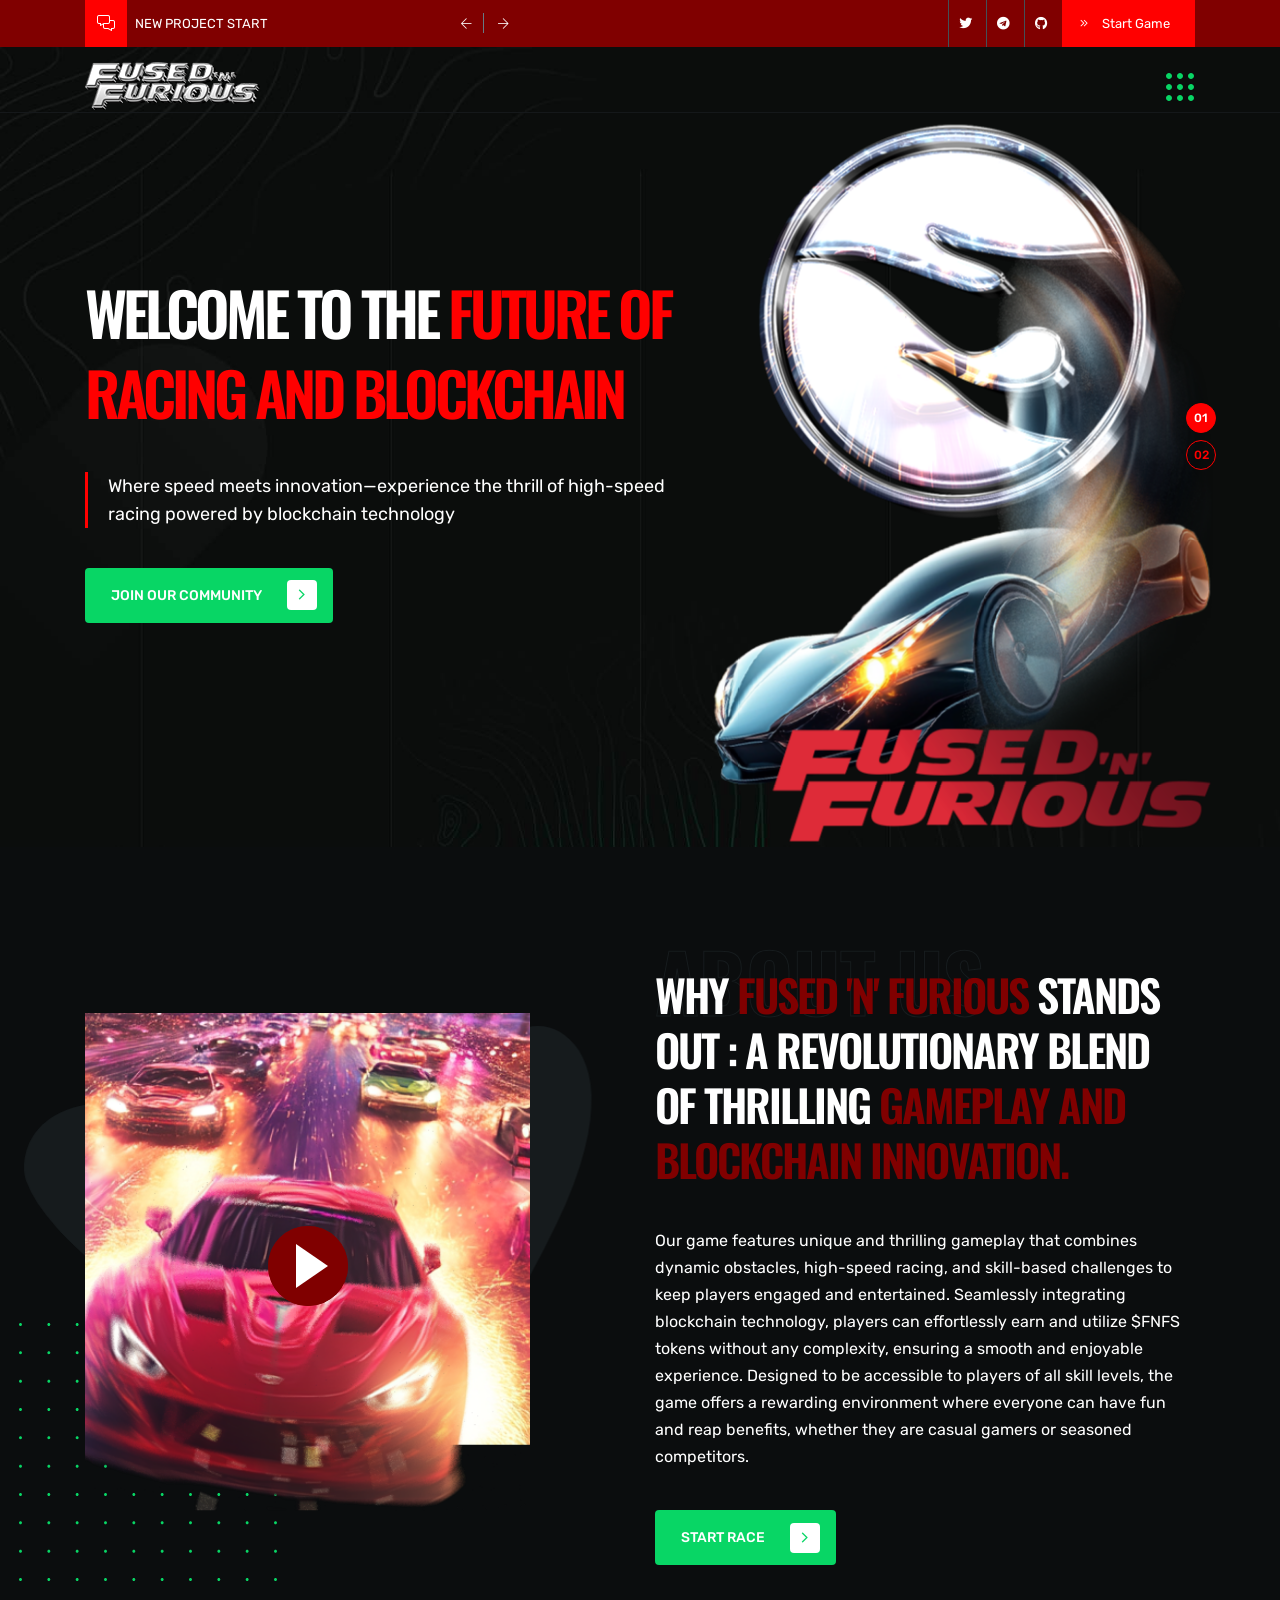
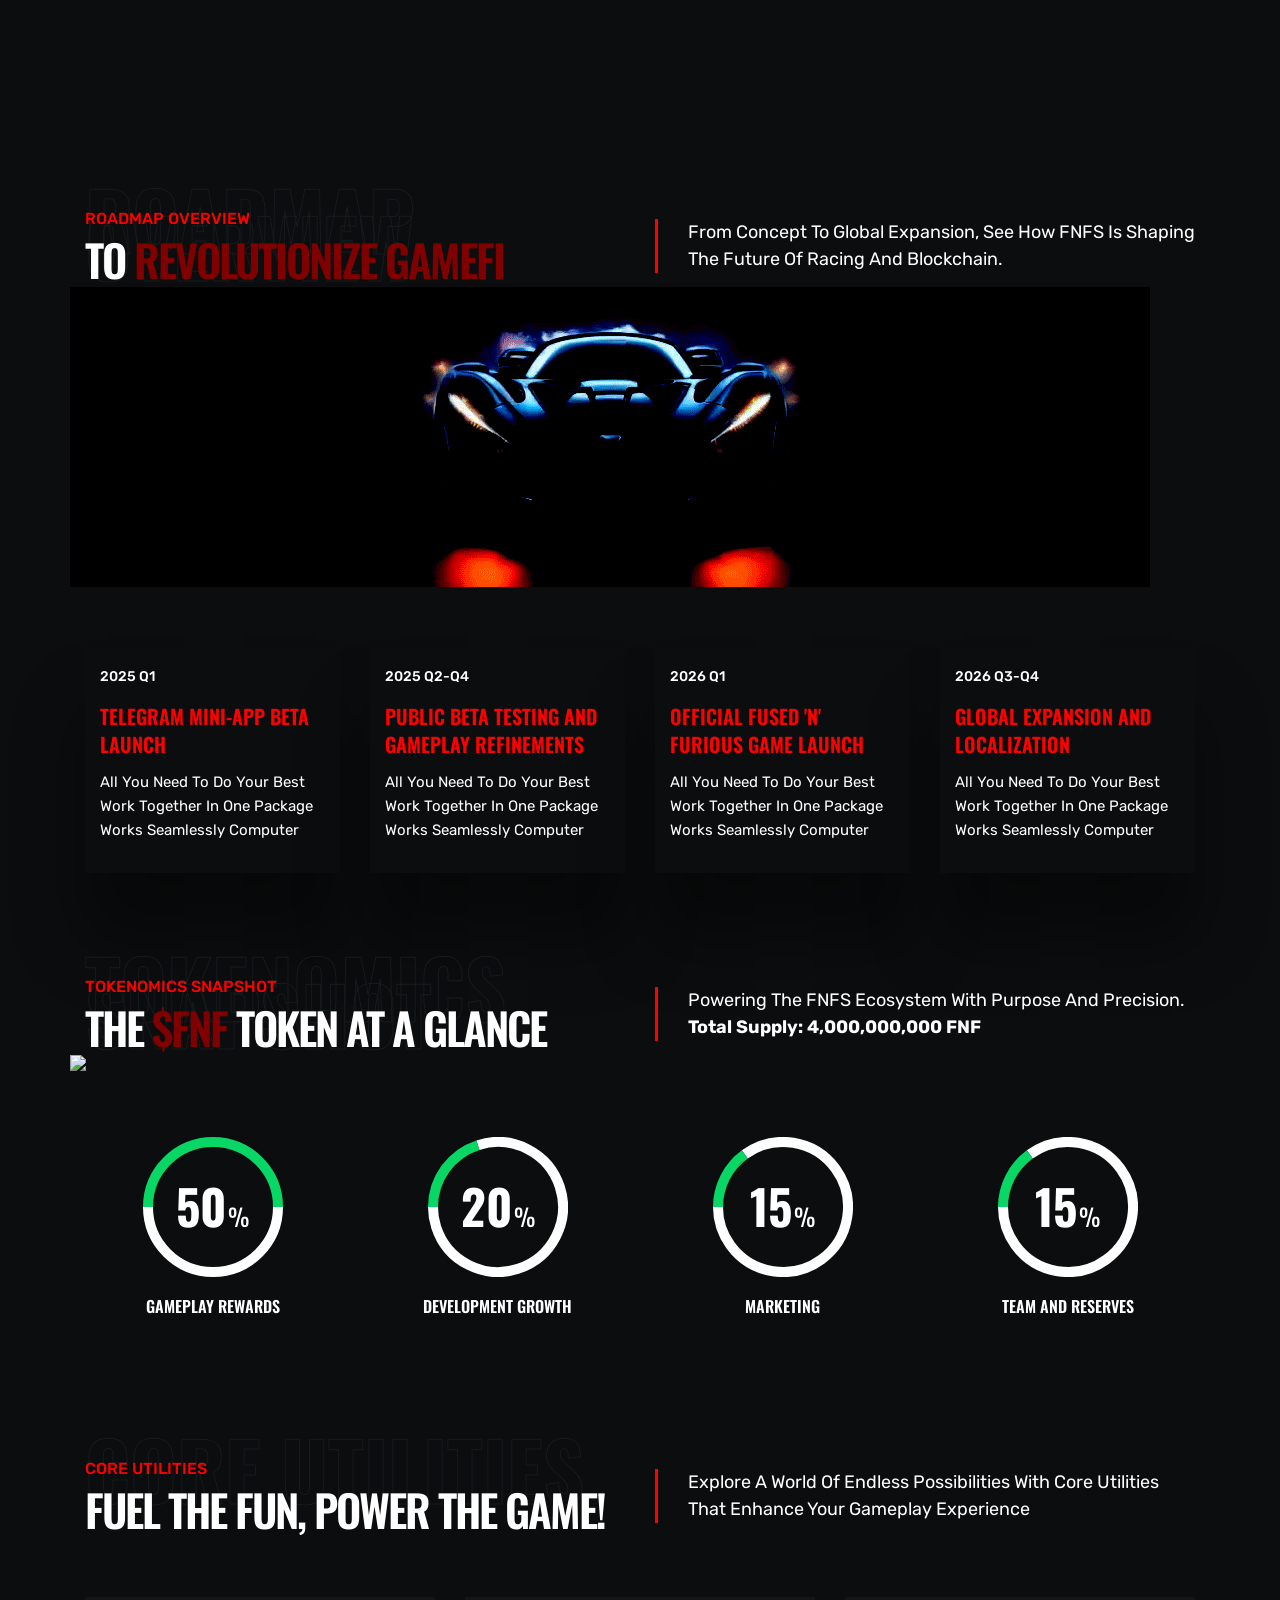
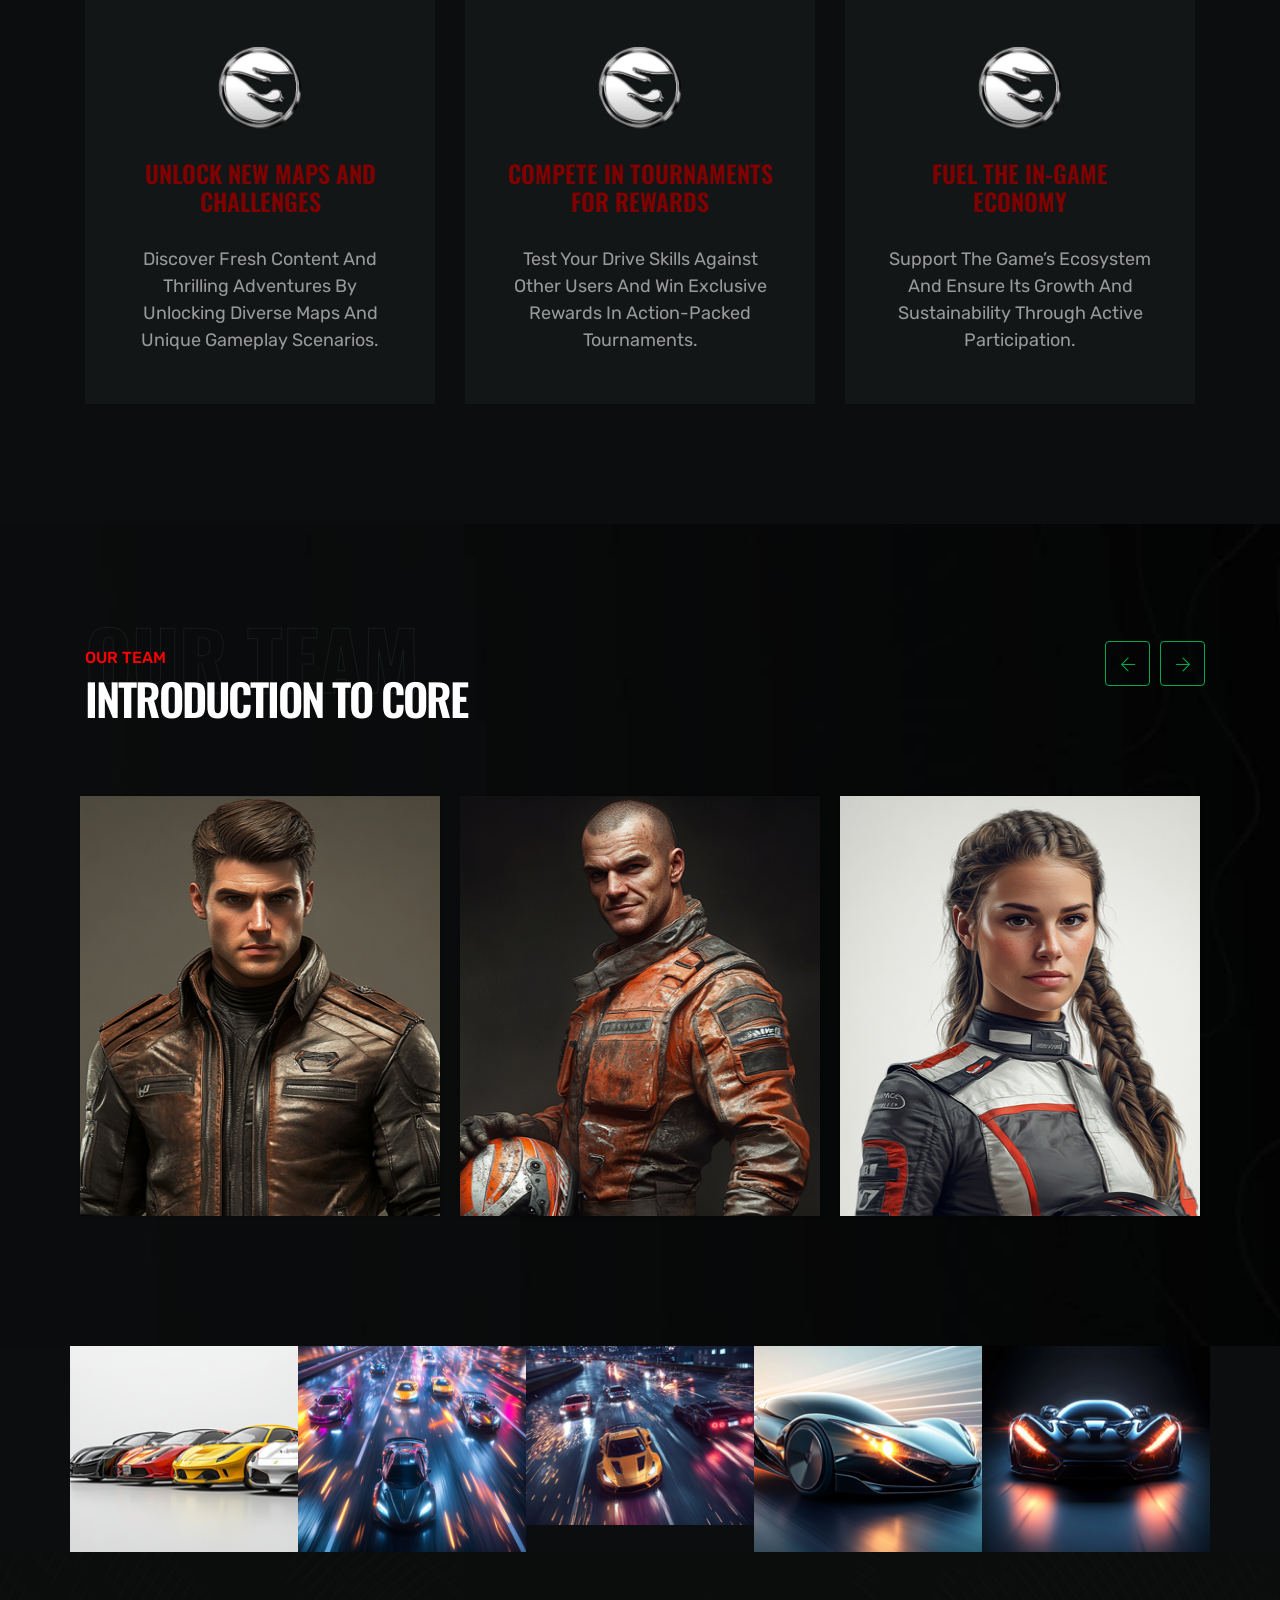
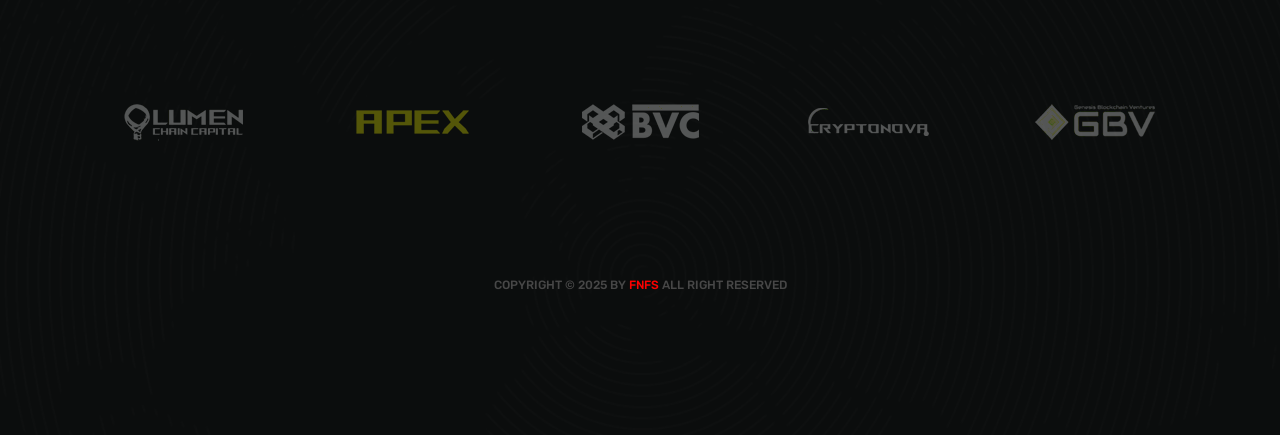
==== commit 35838b63: "Update index.html" ====
--- a/index.html
+++ b/index.html
@@ -299,7 +299,7 @@
                             <p>Powering the FNFS ecosystem with purpose and precision.<br><strong>Total Supply: 4,000,000,000 FNF</strong></p>
                         </div>
                     </div>
-						<img src="assets/img/logo/bbb.gif">
+						<img src="assets/img/logo/bbb.gif" style="width:100%;">
                 </div>
 					<div class="space-60"></div>
                     <div class="row">
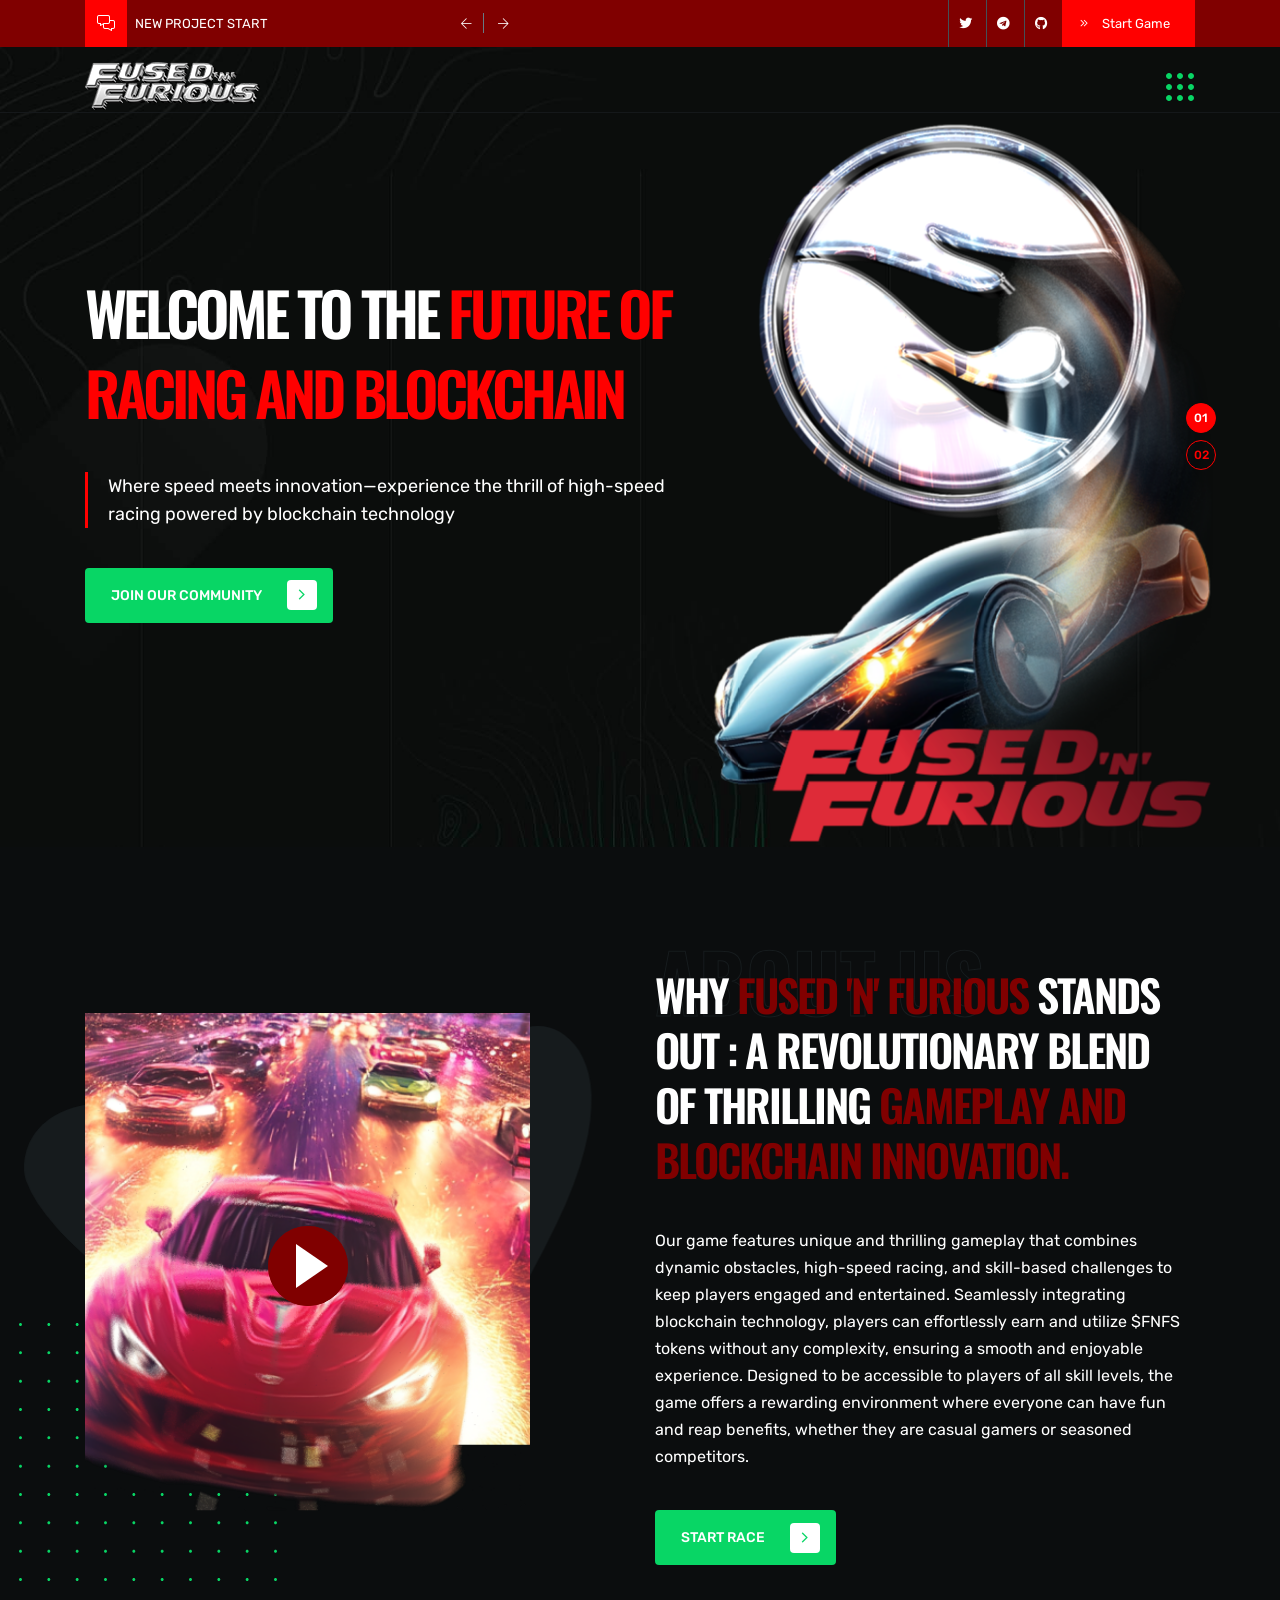
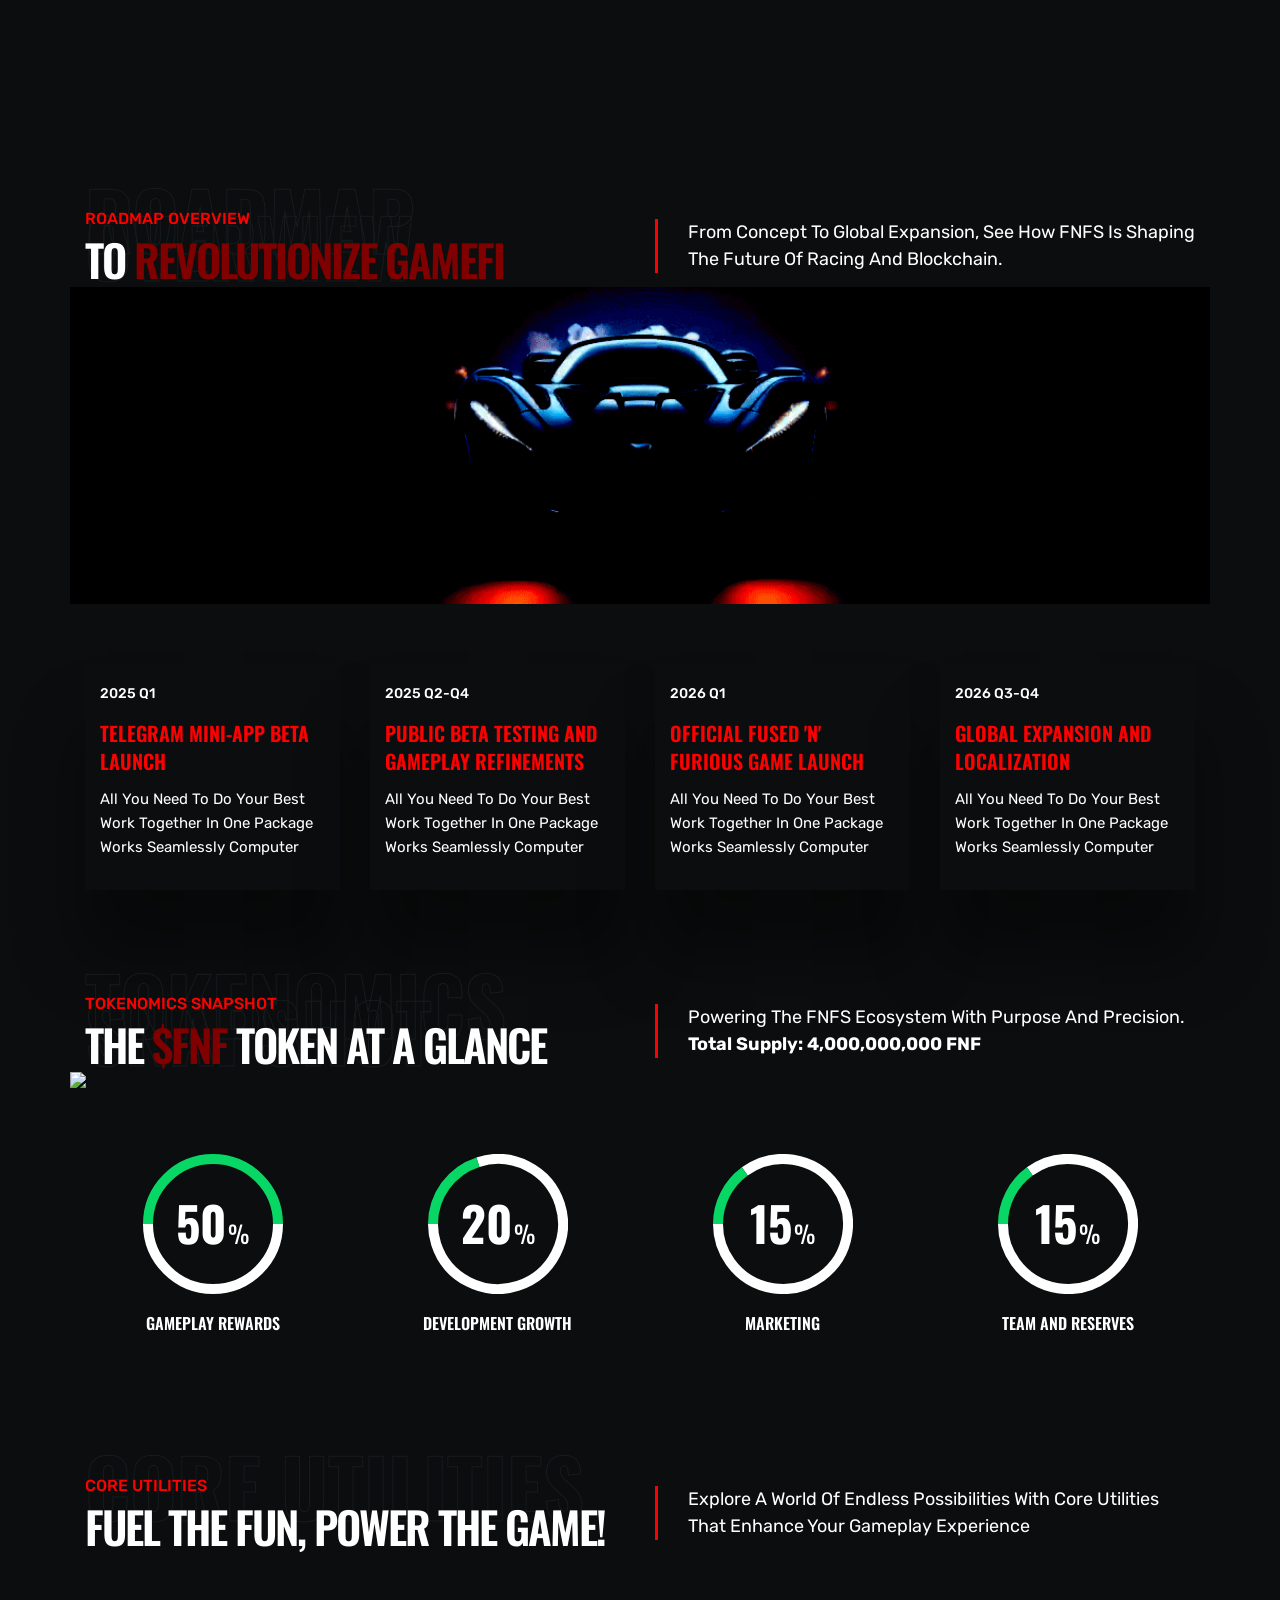
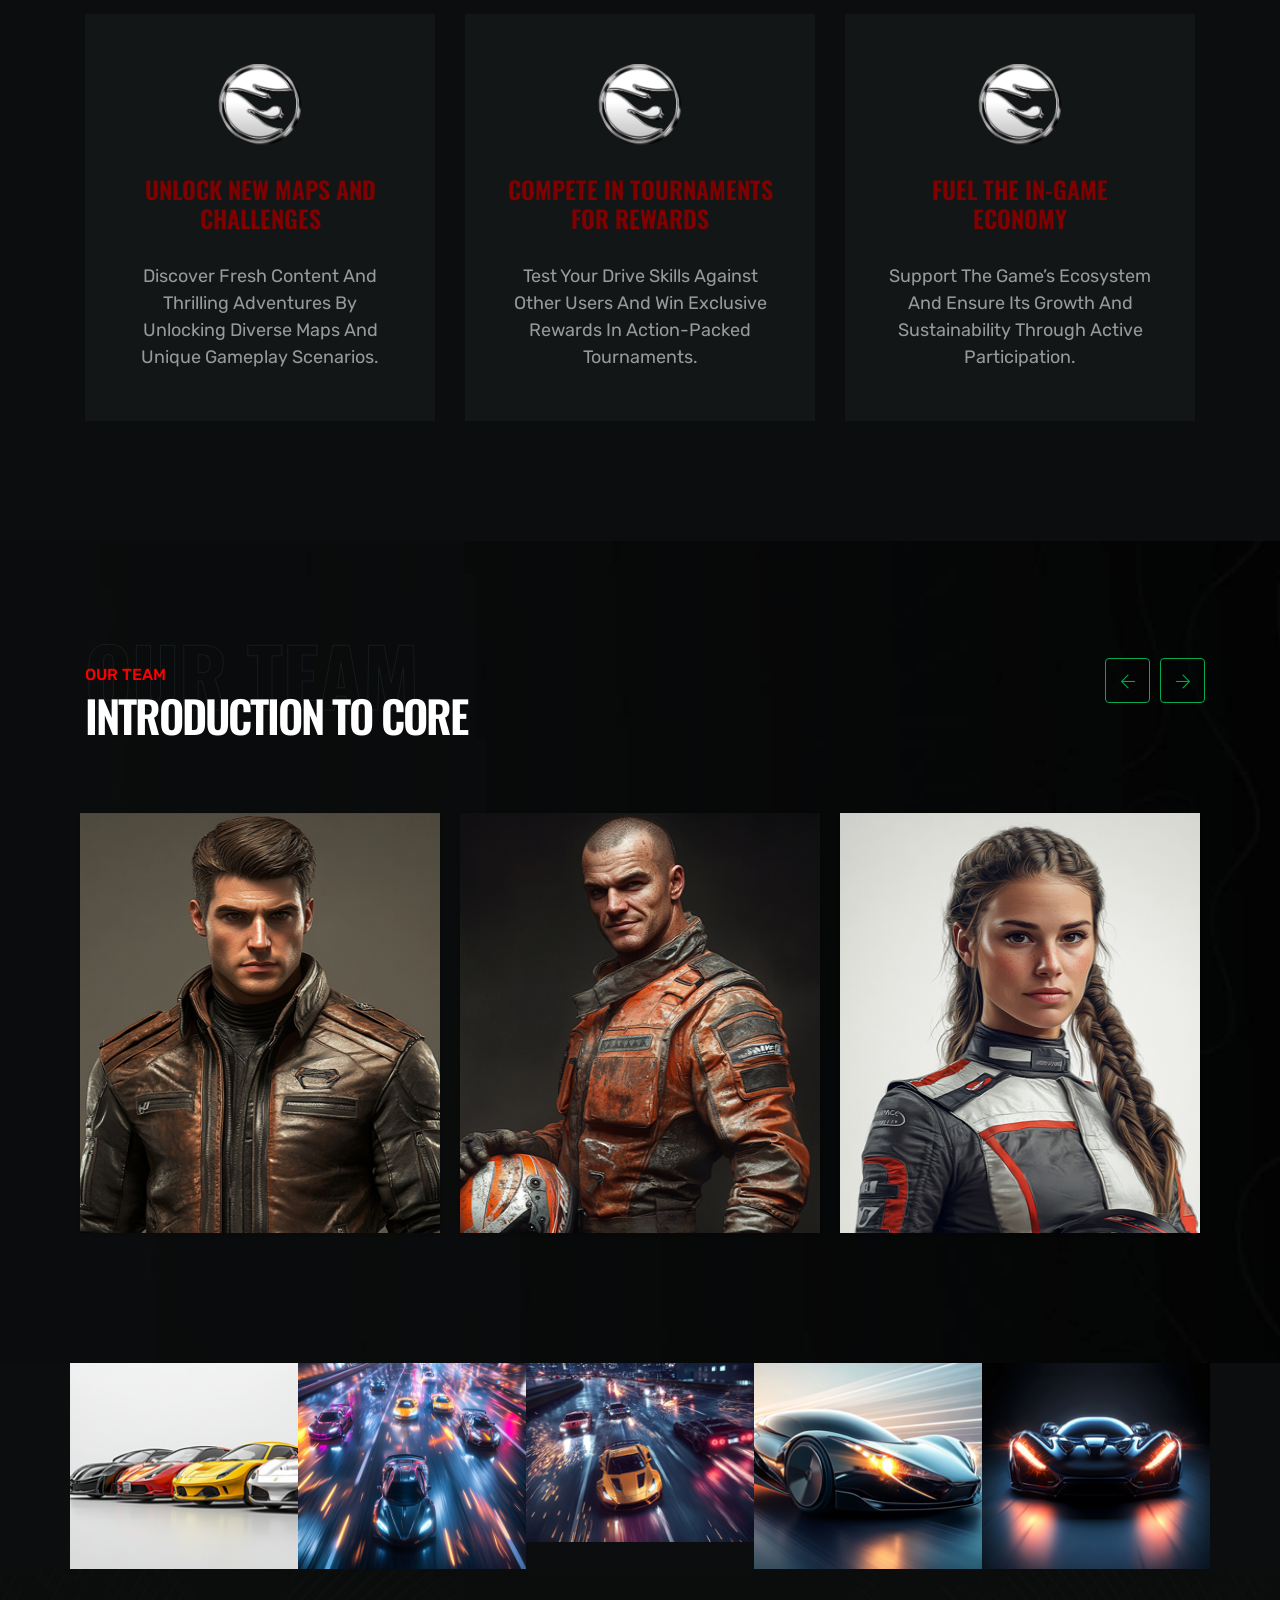
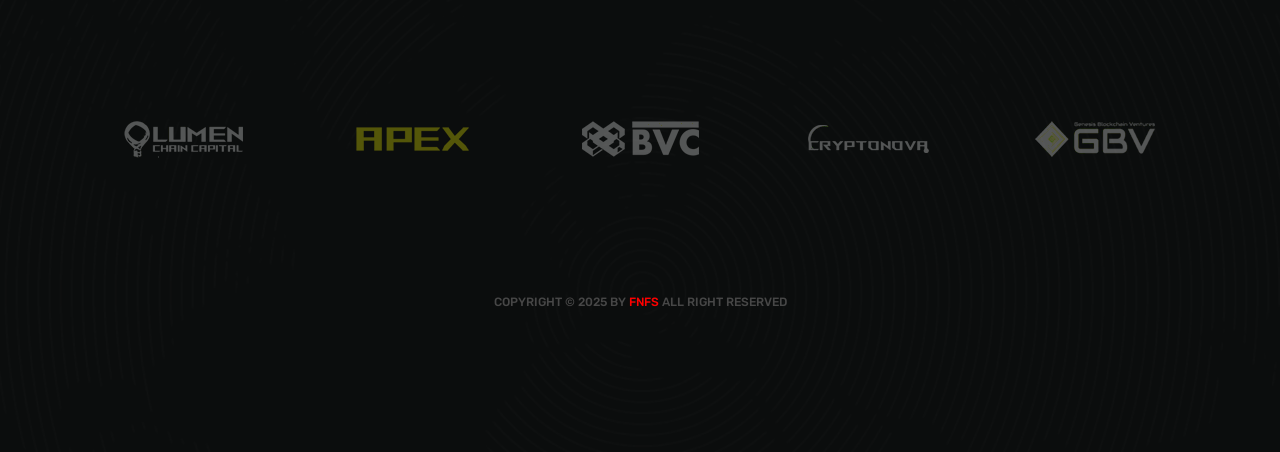
==== commit d49b3a0a: "Update index.html" ====
--- a/index.html
+++ b/index.html
@@ -245,7 +245,7 @@
                         </div>
 						
                     </div>
-					<img src="assets/img/logo/aaa.gif">
+					<img src="assets/img/logo/aaa.gif" style="width:100%;">
                 </div>
                 <div class="space-60"></div>
                 <div class="row">
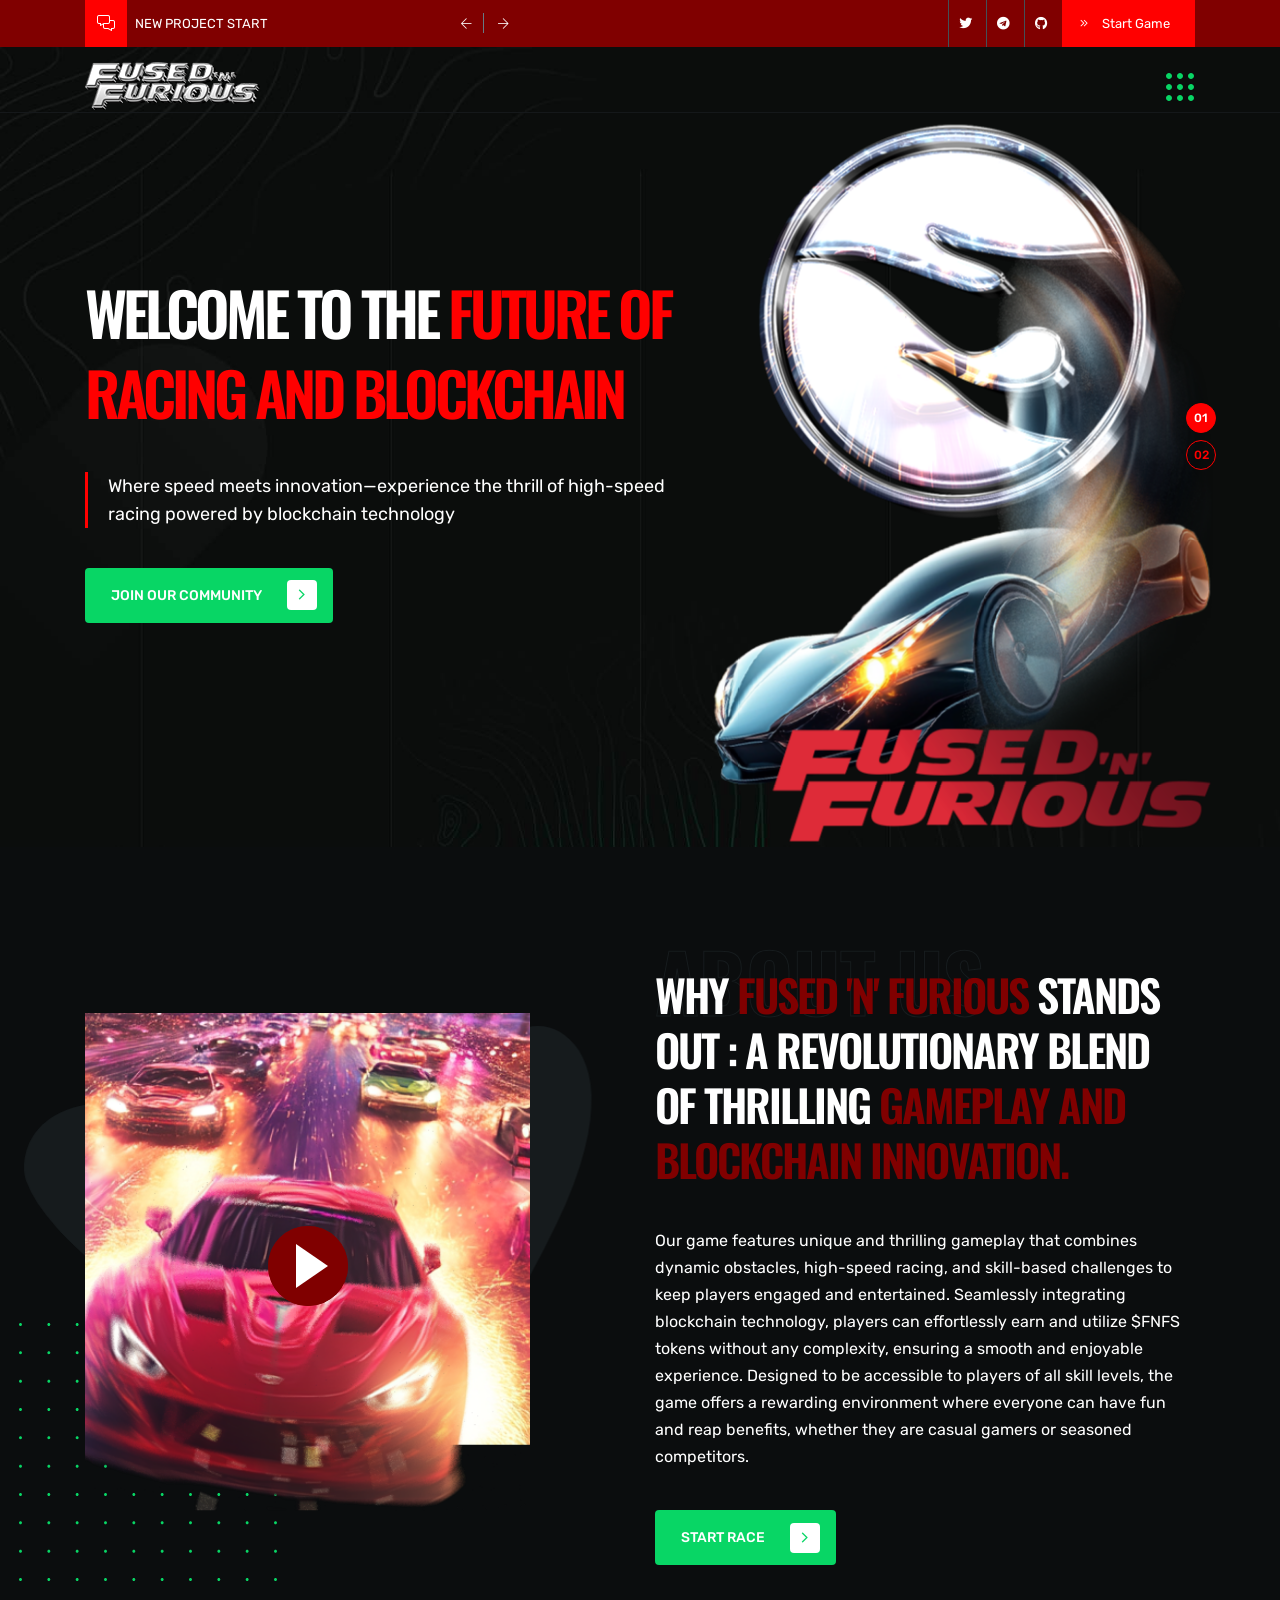
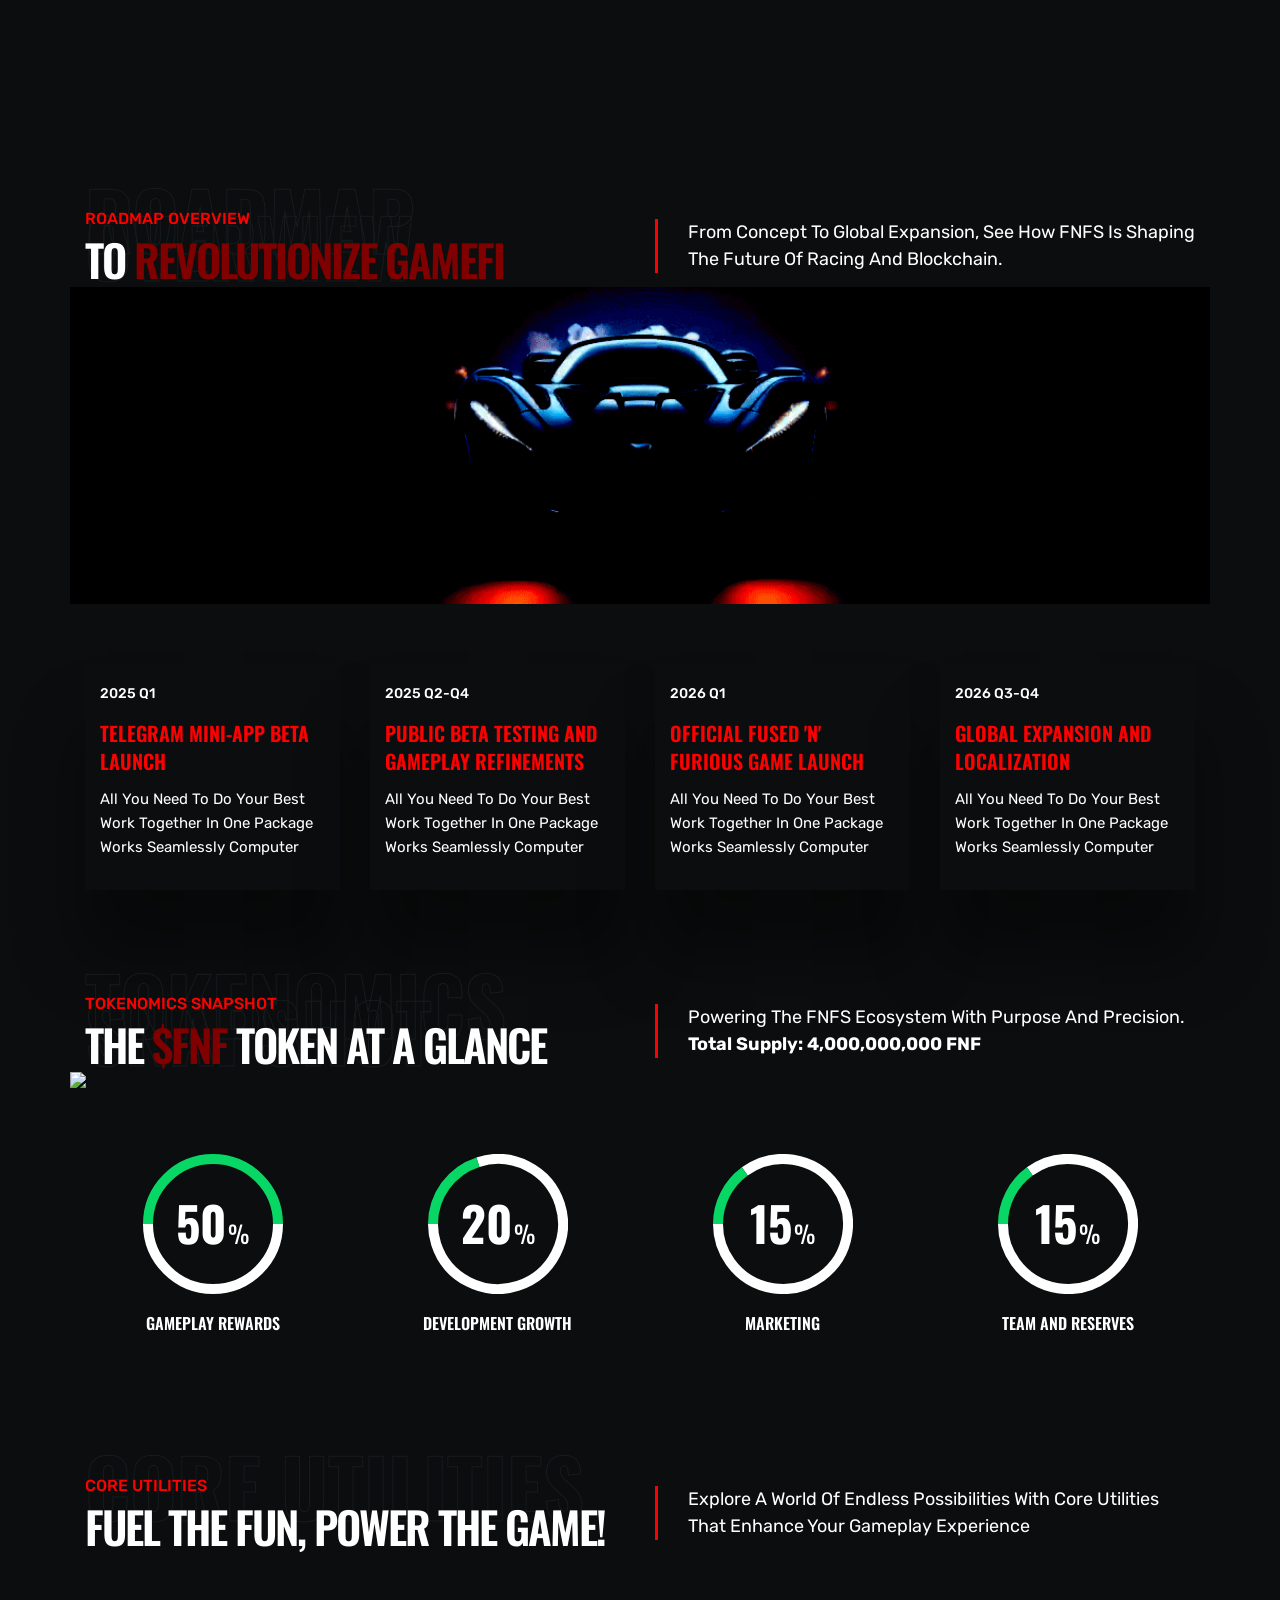
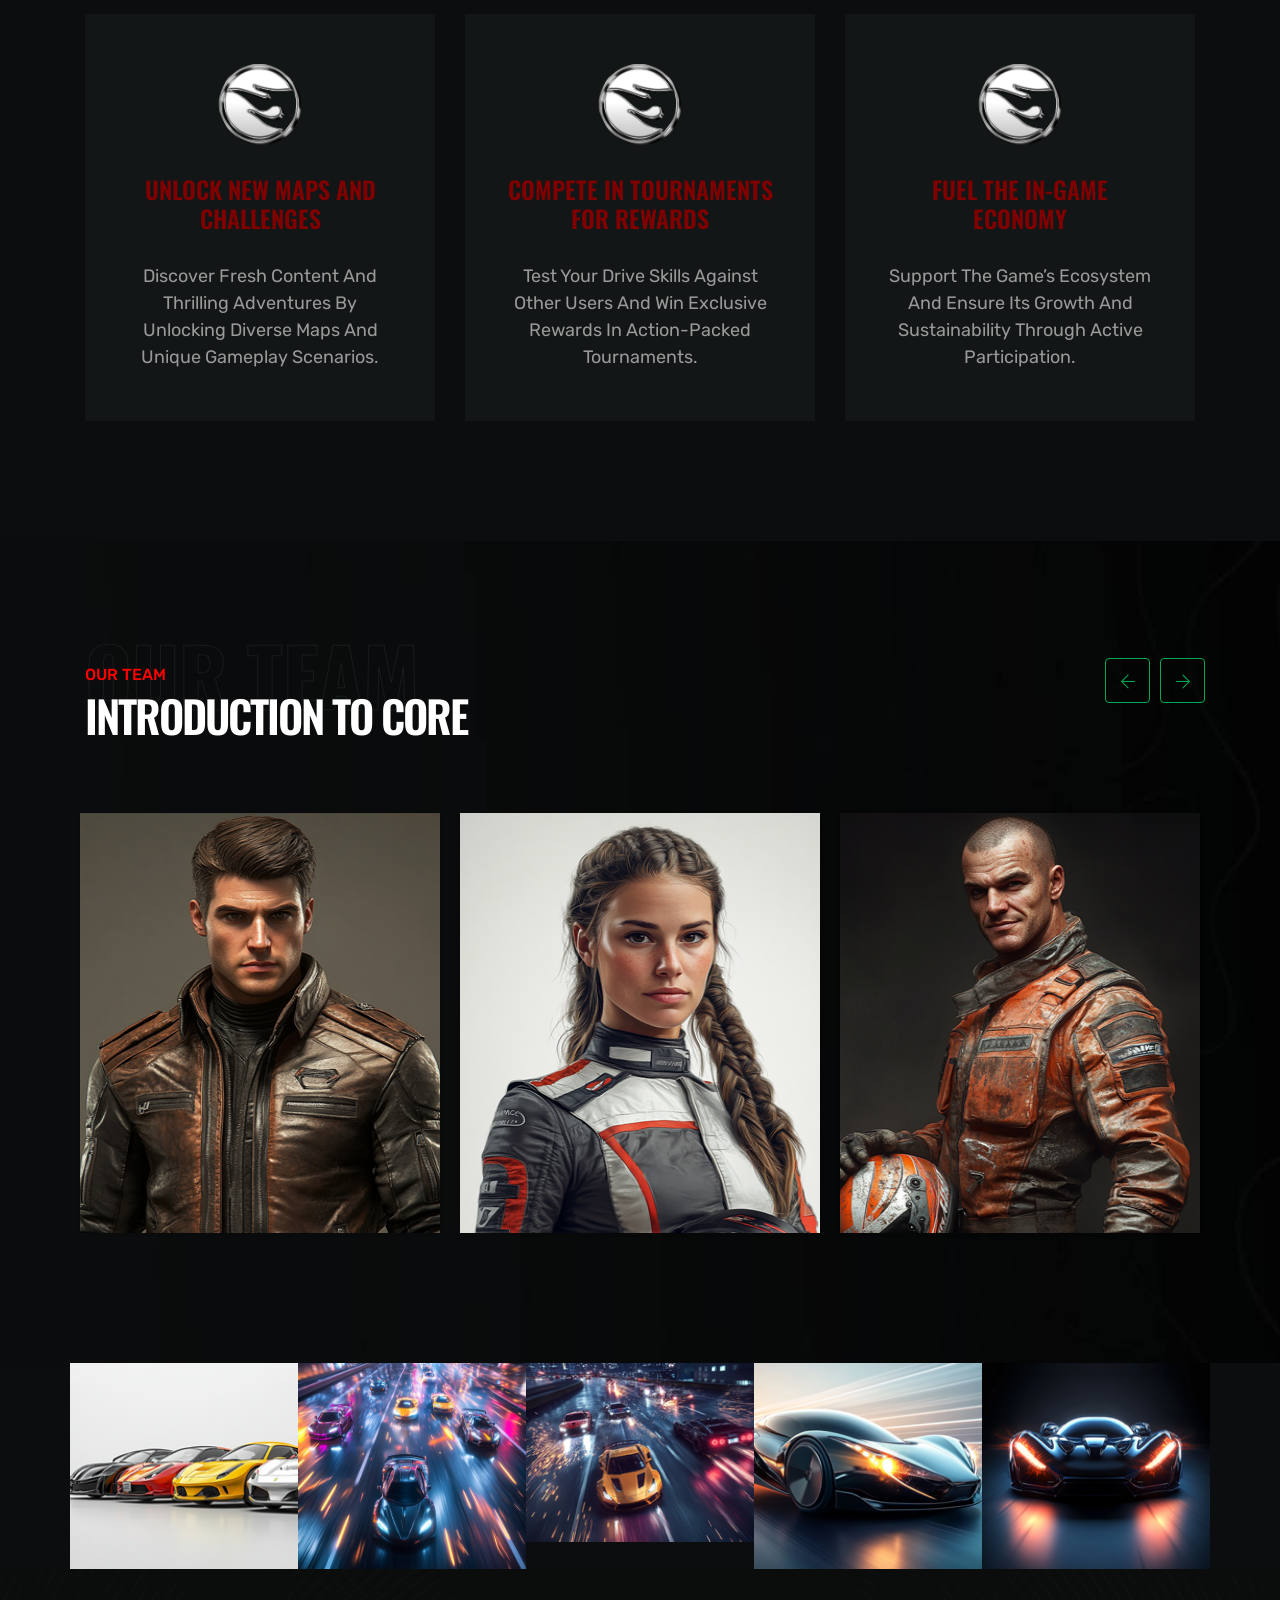
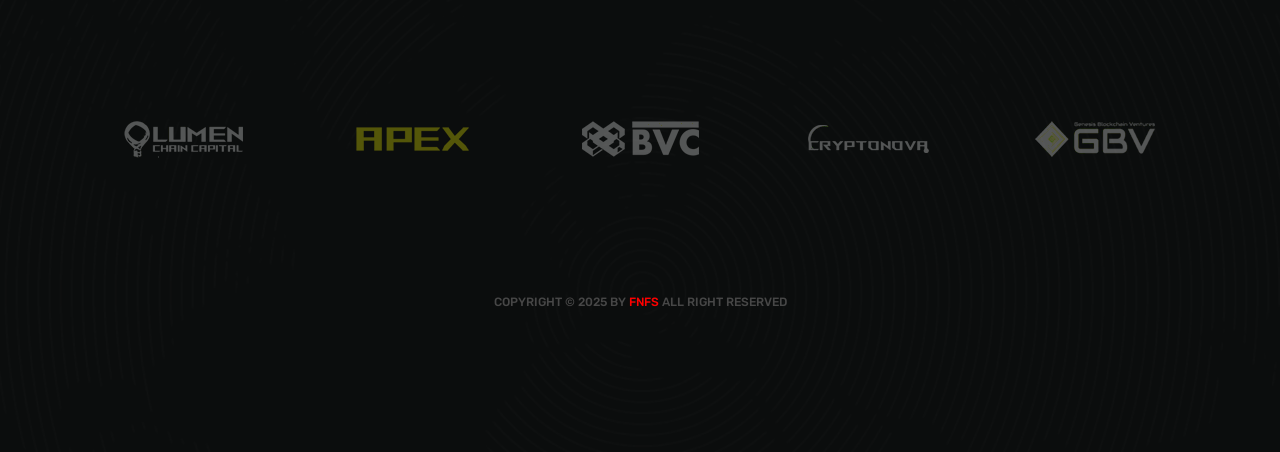
==== commit 3802a912: "Update index.html" ====
--- a/index.html
+++ b/index.html
@@ -435,36 +435,36 @@
                 <div class="row">
                     <ul id="da-thumbs" class="da-thumbs portfolio-carousel owl-carousel">
                         <li>
-                            <a href="#">
+                            <a href="https://www.cake.me/me/jacob-goh" target="blank">
                                 <img src="assets/img/project/project1.png" alt="">
-                                <div><span>Alex Walker<br>Chief Executive Officer</span></div>
+                                <div><span>Jacob Goh<br>Chief Executive Officer</span></div>
                             </a>
                         </li>
                         <li>
-                            <a href="#">
-                                <img src="assets/img/project/project2.png" alt="">
-                                <div><span>Sophia Martinez<br>Chief Technology Officer</span></div>
+                            <a href="https://www.cake.me/me/jessica-chua" target="blank">
+                                <img src="assets/img/project/project3.png" alt="">
+                                <div><span>Jessica Chua<br>Chief Technology Officer</span></div>
                             </a>
                         </li>
                         <li>
-                            <a href="#">
-                                <img src="assets/img/project/project3.png" alt="">
-                                <div><span>Ethan Carter<br>Lead Game Designer</span></div>
+                            <a href="https://www.cake.me/me/ethan-pereira" target="blank">
+                                <img src="assets/img/project/project2.png" alt="">
+                                <div><span>Ethan Pereira<br>Lead Game Designer</span></div>
                             </a>
                         </li>
                         <li>
-                            <a href="#">
-                                <img src="assets/img/project/project4.png" alt="">
+                            <a>
+                                <img src="assets/img/project/project5.png" alt="">
                                 <div>
-                                    <span>Rachel Johnson<br>Blockchain Architect</span>
+                                    <span>Kelly Luthra<br>Blockchain Architect</span>
                                 </div>
                             </a>
                         </li>
                         <li>
-                            <a href="#">
-                                <img src="assets/img/project/project5.png" alt="">
+                            <a>
+                                <img src="assets/img/project/project4.png" alt="">
                                 <div>
-                                    <span>Liam Patel<br>Marketing Director</span>
+                                    <span>Najwa Salaripour<br>Marketing Director</span>
                                 </div>
                             </a>
                         </li>
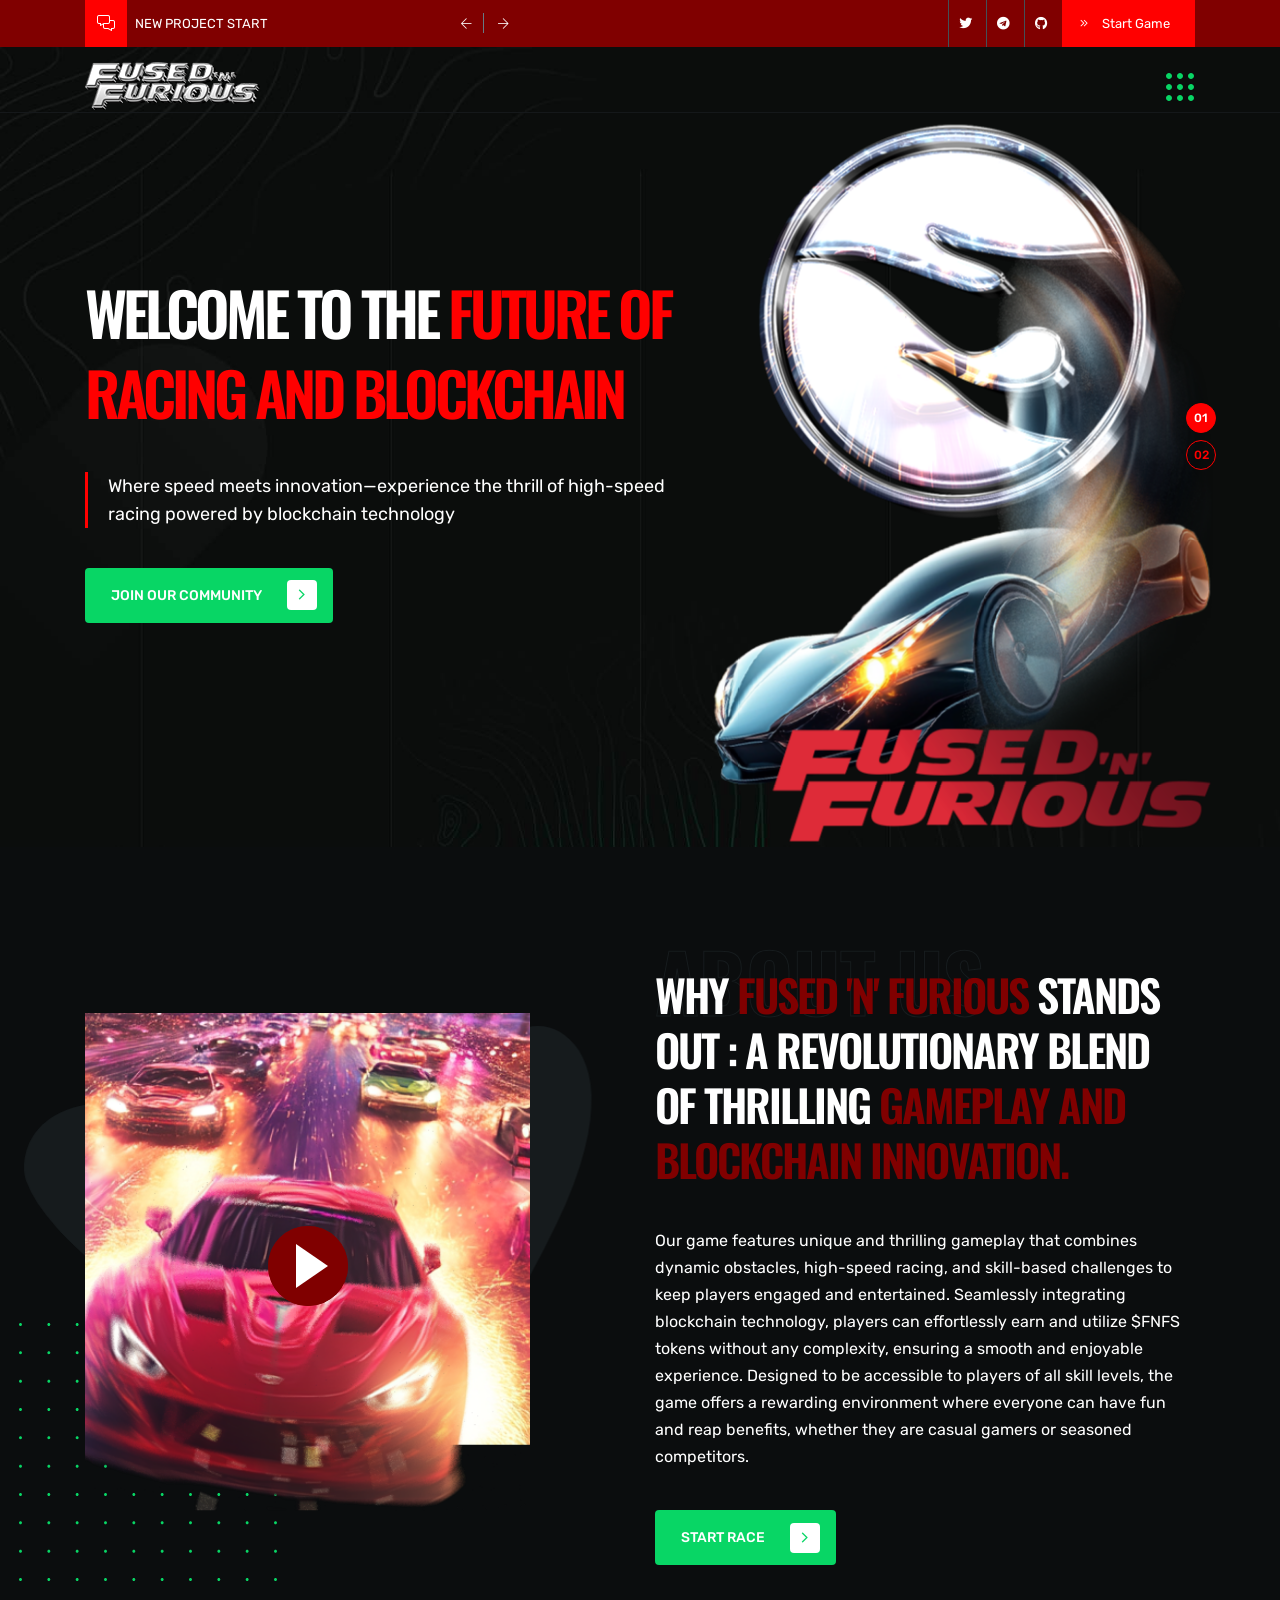
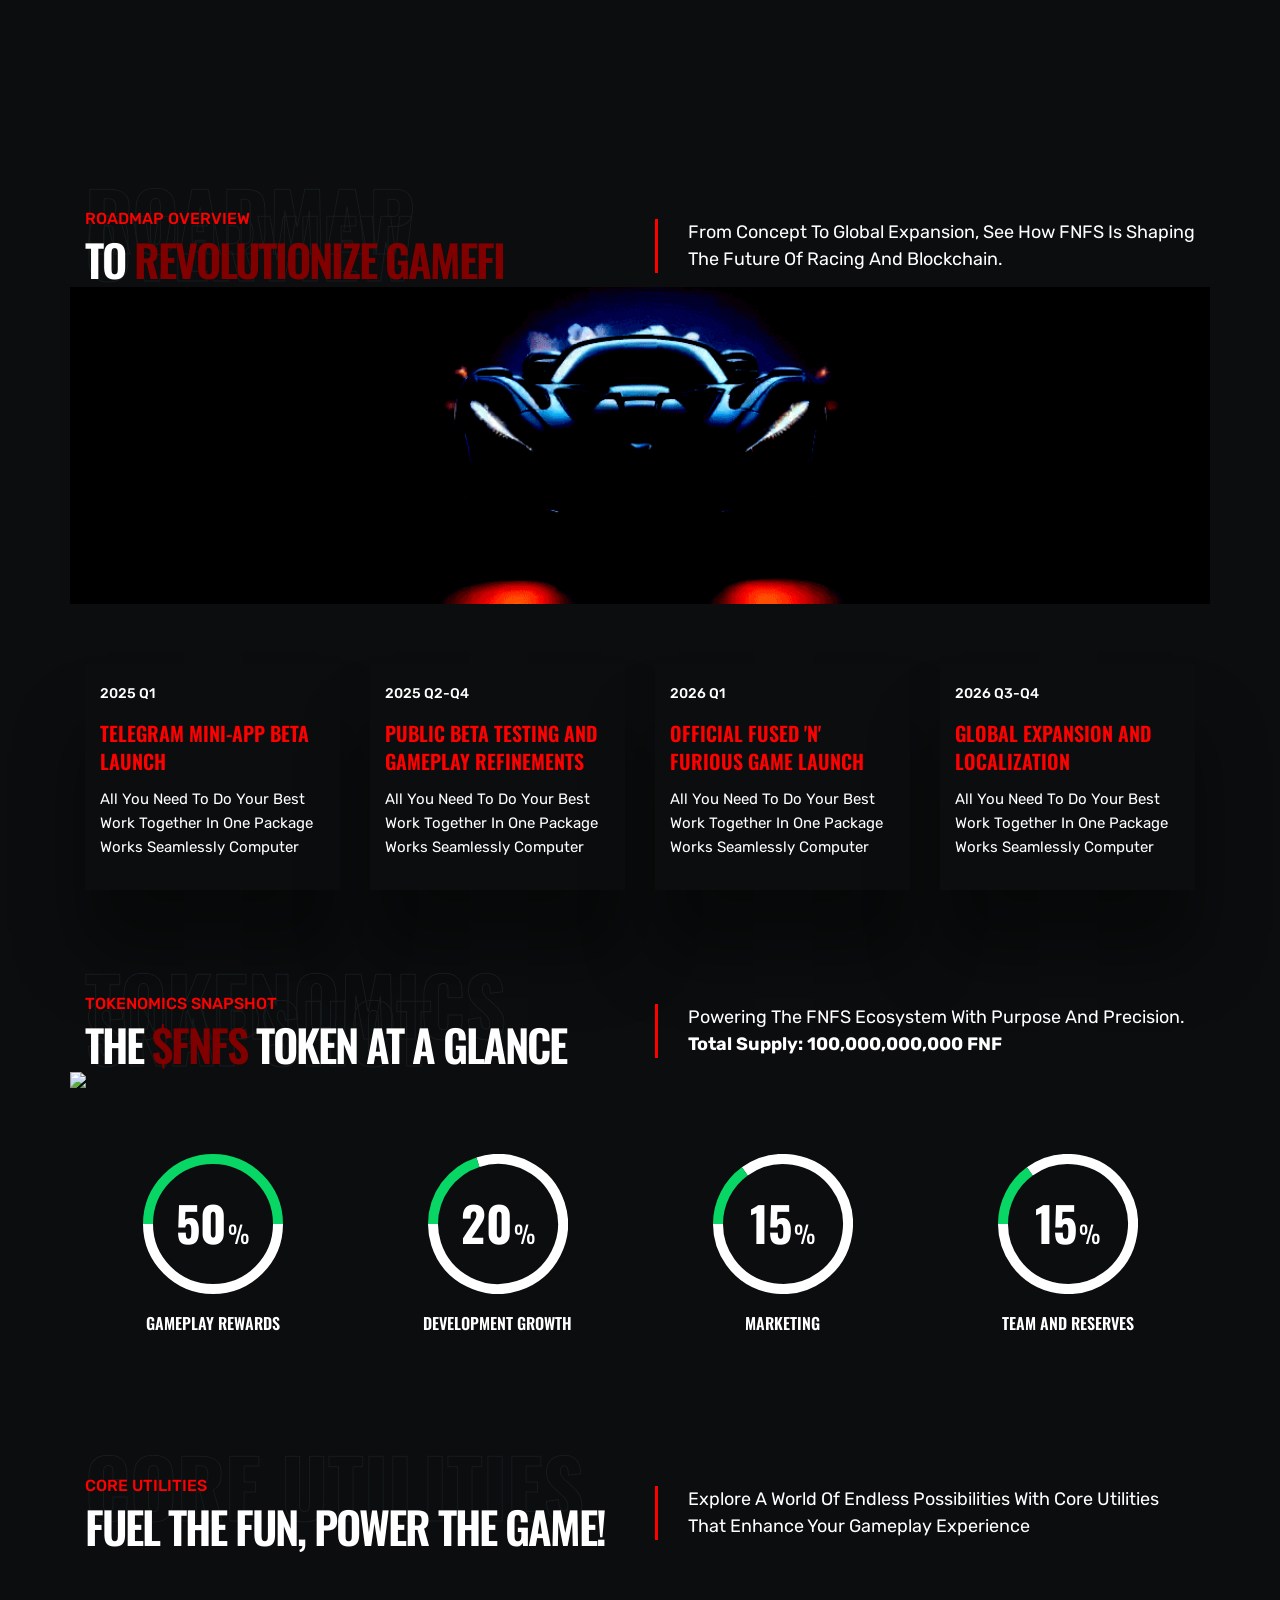
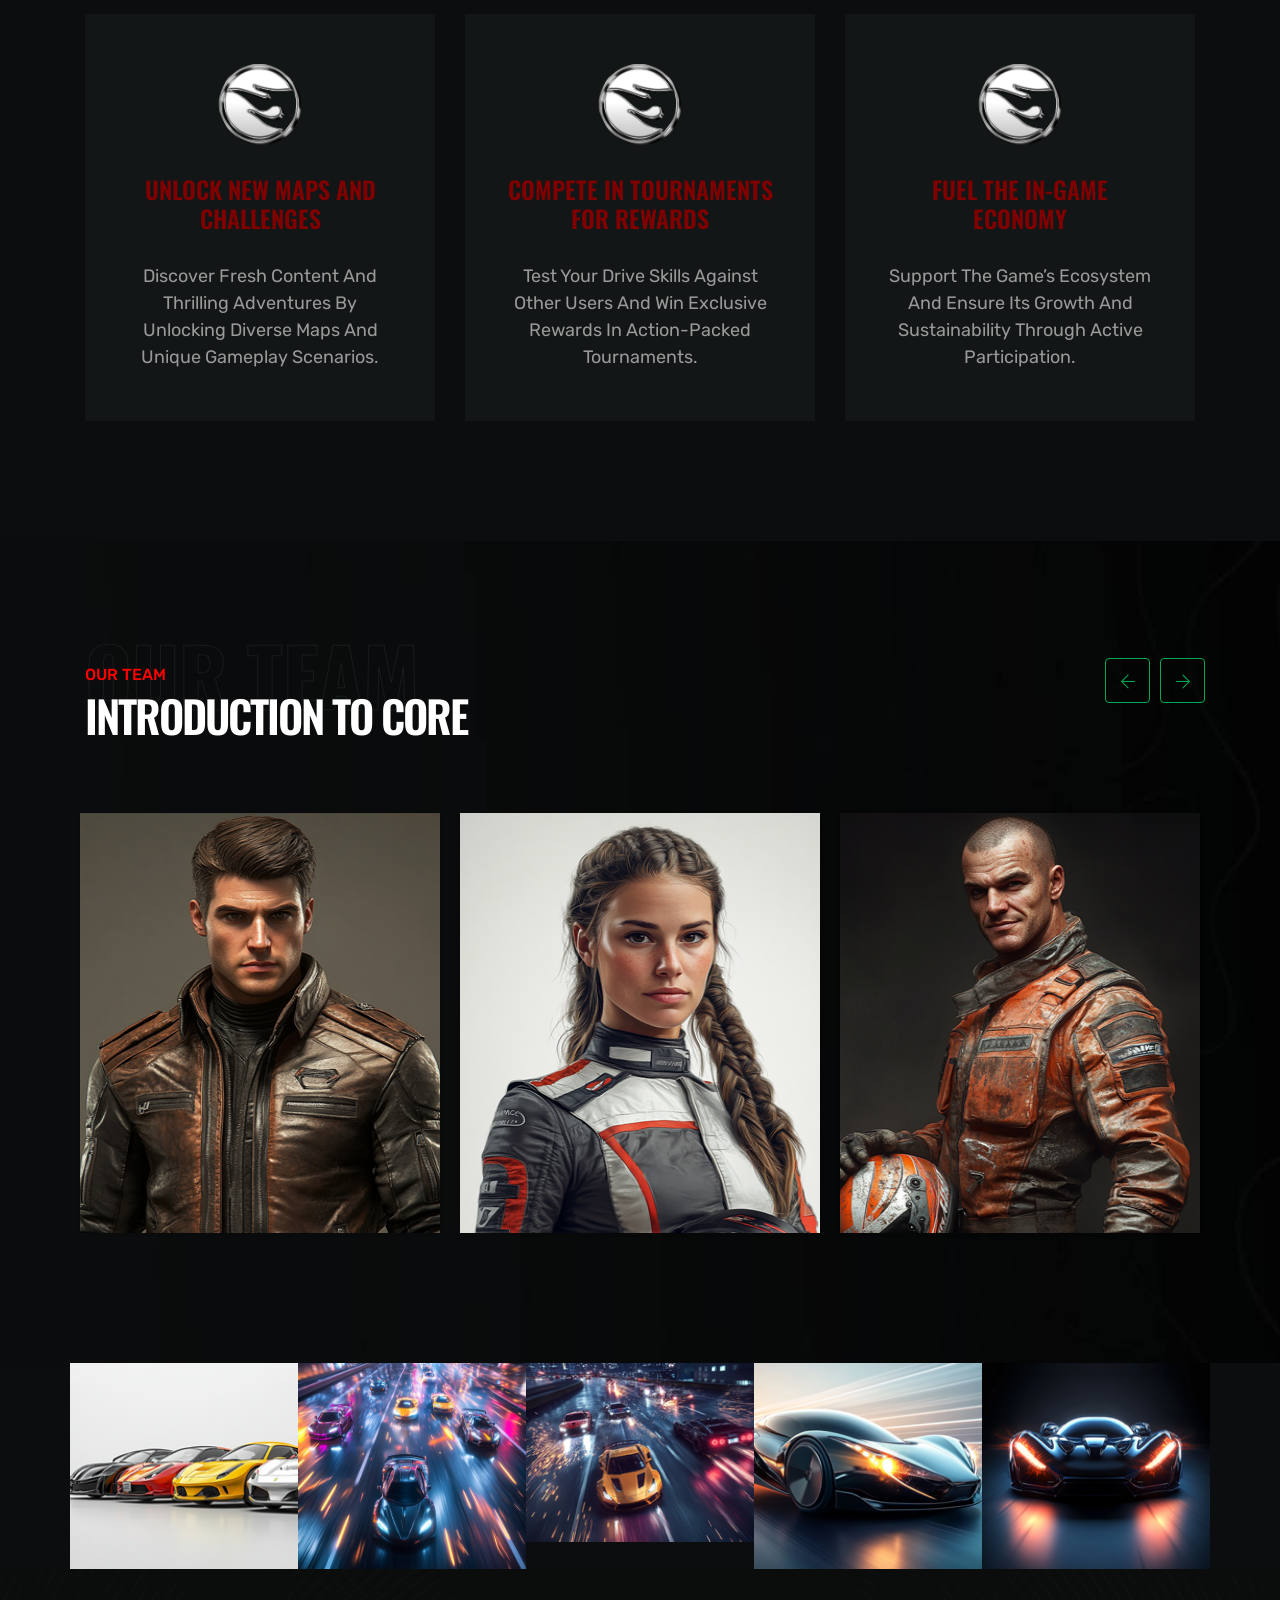
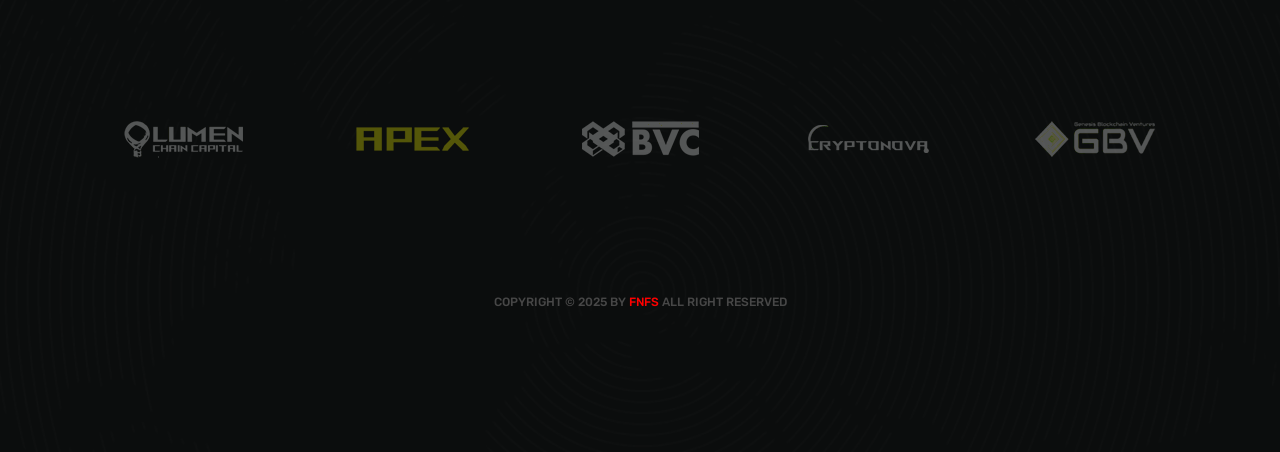
==== commit 8ac8153a: "Update index.html" ====
--- a/index.html
+++ b/index.html
@@ -59,12 +59,12 @@
                                 <ul>
                                     
                                     <li><a href="https://x.com/Fnfs_Official" target="_blank"><i class="fab fa-twitter"></i></a></li>
-                                    <li><a href="#" target="_blank"><i class="fab fa-telegram"></i></a></li>
+                                    <li><a href="https://t.me/FNFS_CRAZYCAR_bot" target="_blank"><i class="fab fa-telegram"></i></a></li>
                                     <li><a href="https://fusednfurious.gitbook.io/fusednfurious/" target="_blank"><i class="fab fa-github"></i></a></li>
                                 </ul>
                             </div>
                             <div class="banner-contact">
-                                <a href="#" class="contact-btn"><i class="fal fa-angle-double-right"></i> Start Game</a>
+                                <a href="https://t.me/FNFS_CRAZYCAR_bot" class="contact-btn"><i class="fal fa-angle-double-right"></i> Start Game</a>
                             </div>
                         </div>
                     </div>
@@ -181,7 +181,7 @@
                                 <div class="wlc-title white">
                                     <h1 class="fadeInDown animated">Your <span>Journey Begins</span> on the Ultimate Racing Track</h1>
                                     <p class="fadeInDown animated">Navigate thrilling obstacles, master your speed, and race to victory in the world of <strong>Fused 'N' Furious</strong>. </p>
-                                    <a href="#" class="cbtn cbnt1 fadeInDown animated">Getting Started <i class="fal fa-angle-right"></i></a>
+                                    <a href="https://t.me/FNFS_CRAZYCAR_bot" class="cbtn cbnt1 fadeInDown animated">Getting Started <i class="fal fa-angle-right"></i></a>
 									
                                 </div>
                             </div>
@@ -219,7 +219,7 @@
 							Our game features unique and thrilling gameplay that combines dynamic obstacles, high-speed racing, and skill-based challenges to keep players engaged and entertained. Seamlessly integrating blockchain technology, players can effortlessly earn and utilize $FNFS tokens without any complexity, ensuring a smooth and enjoyable experience. Designed to be accessible to players of all skill levels, the game offers a rewarding environment where everyone can have fun and reap benefits, whether they are casual gamers or seasoned competitors.
 
 							</p>
-                        <a href="#" class="cbtn cbnt1 fadeInDown animated">Start Race <i class="fal fa-angle-right"></i></a>
+                        <a href="https://t.me/FNFS_CRAZYCAR_bot" class="cbtn cbnt1 fadeInDown animated">Start Race <i class="fal fa-angle-right"></i></a>
 							
                         </div>
                     </div>
@@ -291,12 +291,12 @@
 </strong>
                             <small>Tokenomics Snapshot
 </small>
-							<h2>The <span>$FNF</span> Token at a Glance</h2>
+							<h2>The <span>$FNFS</span> Token at a Glance</h2>
                         </div>
                     </div>
                     <div class="col-lg-6 align-self-center">
                          <div class="info-content">
-                            <p>Powering the FNFS ecosystem with purpose and precision.<br><strong>Total Supply: 4,000,000,000 FNF</strong></p>
+                            <p>Powering the FNFS ecosystem with purpose and precision.<br><strong>Total Supply: 100,000,000,000 FNF</strong></p>
                         </div>
                     </div>
 						<img src="assets/img/logo/bbb.gif" style="width:100%;">
@@ -486,7 +486,7 @@
                             <div class="single-social">
                                 <div class="sinlge-social-hover" style="background: url(assets/img/social/social4.png);background-position: center;-webkit-background-size: cover;
                                 background-size: cover;">
-                                    <a href="">
+                                    <a href="https://t.me/FNFS_CRAZYCAR_bot">
                                         <span class="single-social-icon">
                                            <i class="fab fa-telegram"></i>
                                         </span>
@@ -503,7 +503,7 @@
                             <div class="single-social">
                                 <div class="sinlge-social-hover" style="background: url(assets/img/social/social1.png);background-position: center;-webkit-background-size: cover;
                                 background-size: cover;">
-                                    <a href="">
+                                    <a href="https://t.me/FNFS_CRAZYCAR_bot">
                                         <span class="single-social-icon">
                                             <i class="fab fa-telegram"></i>
                                         </span>
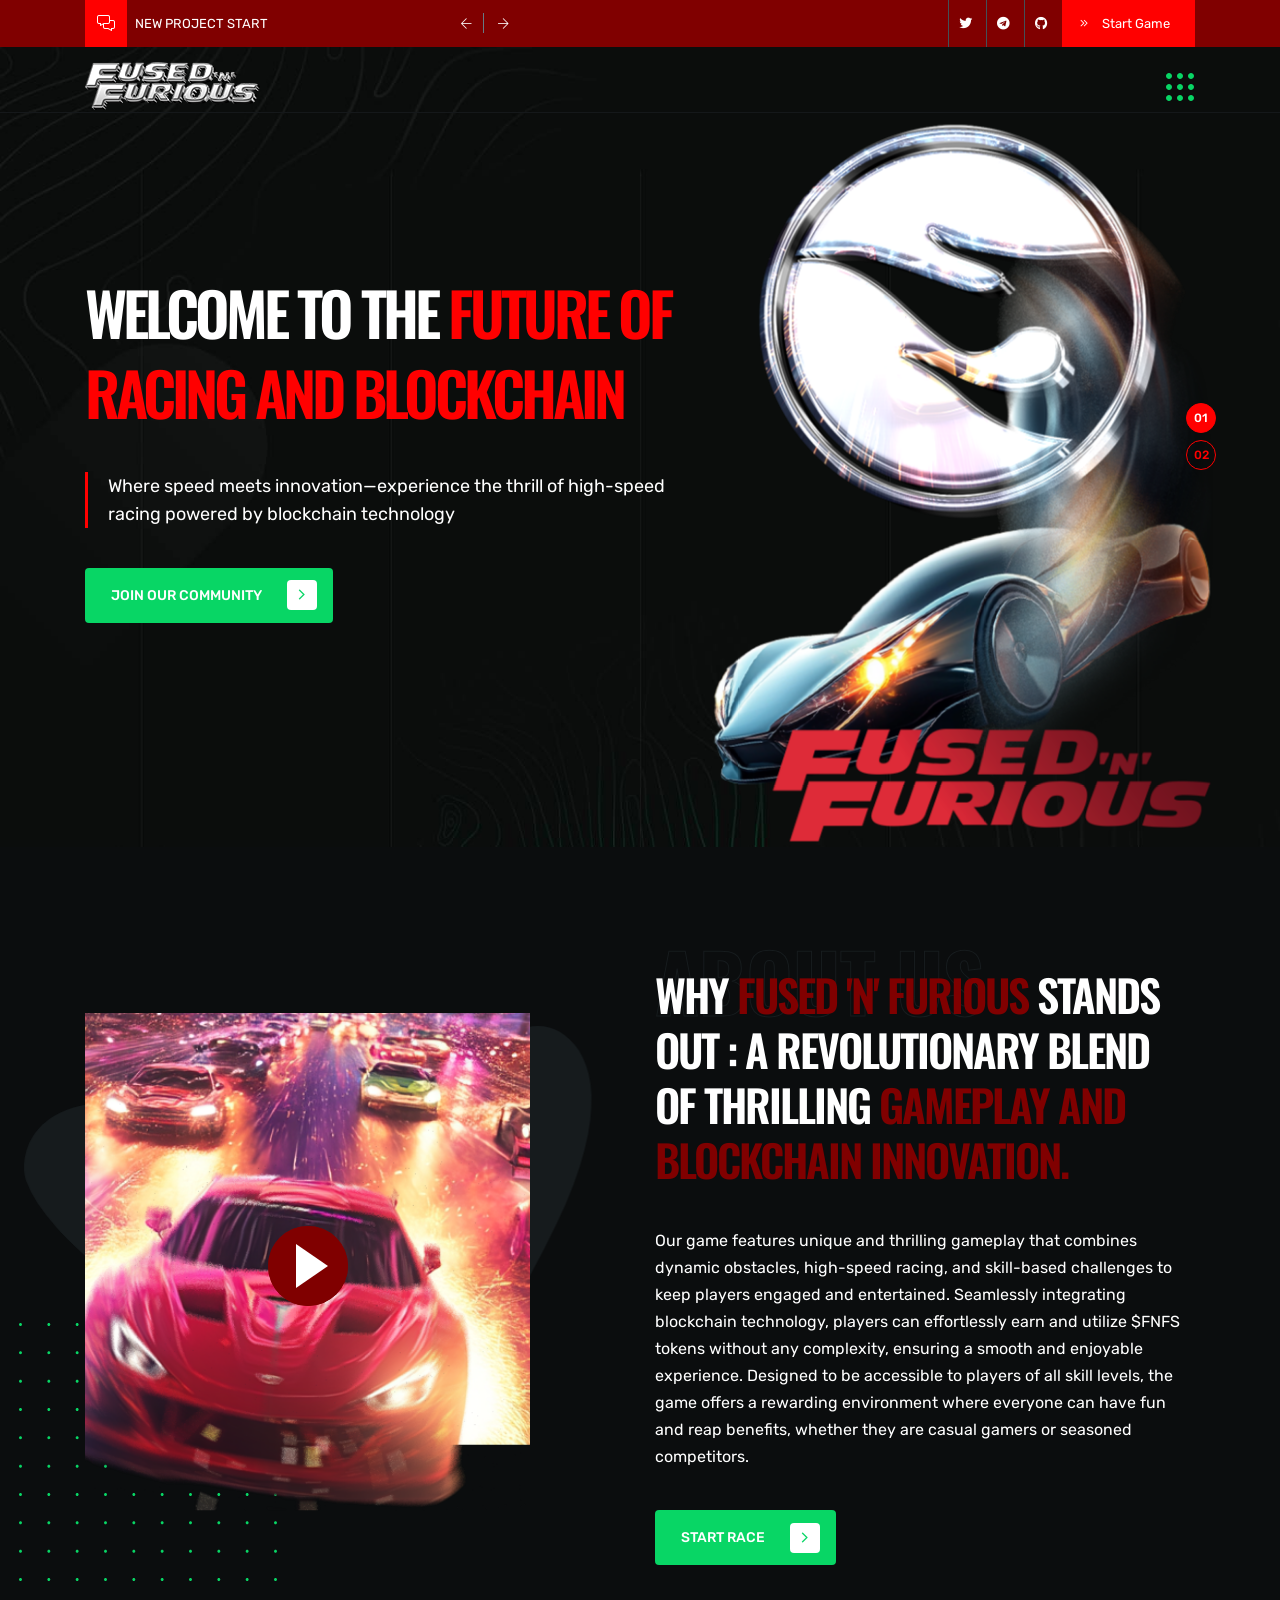
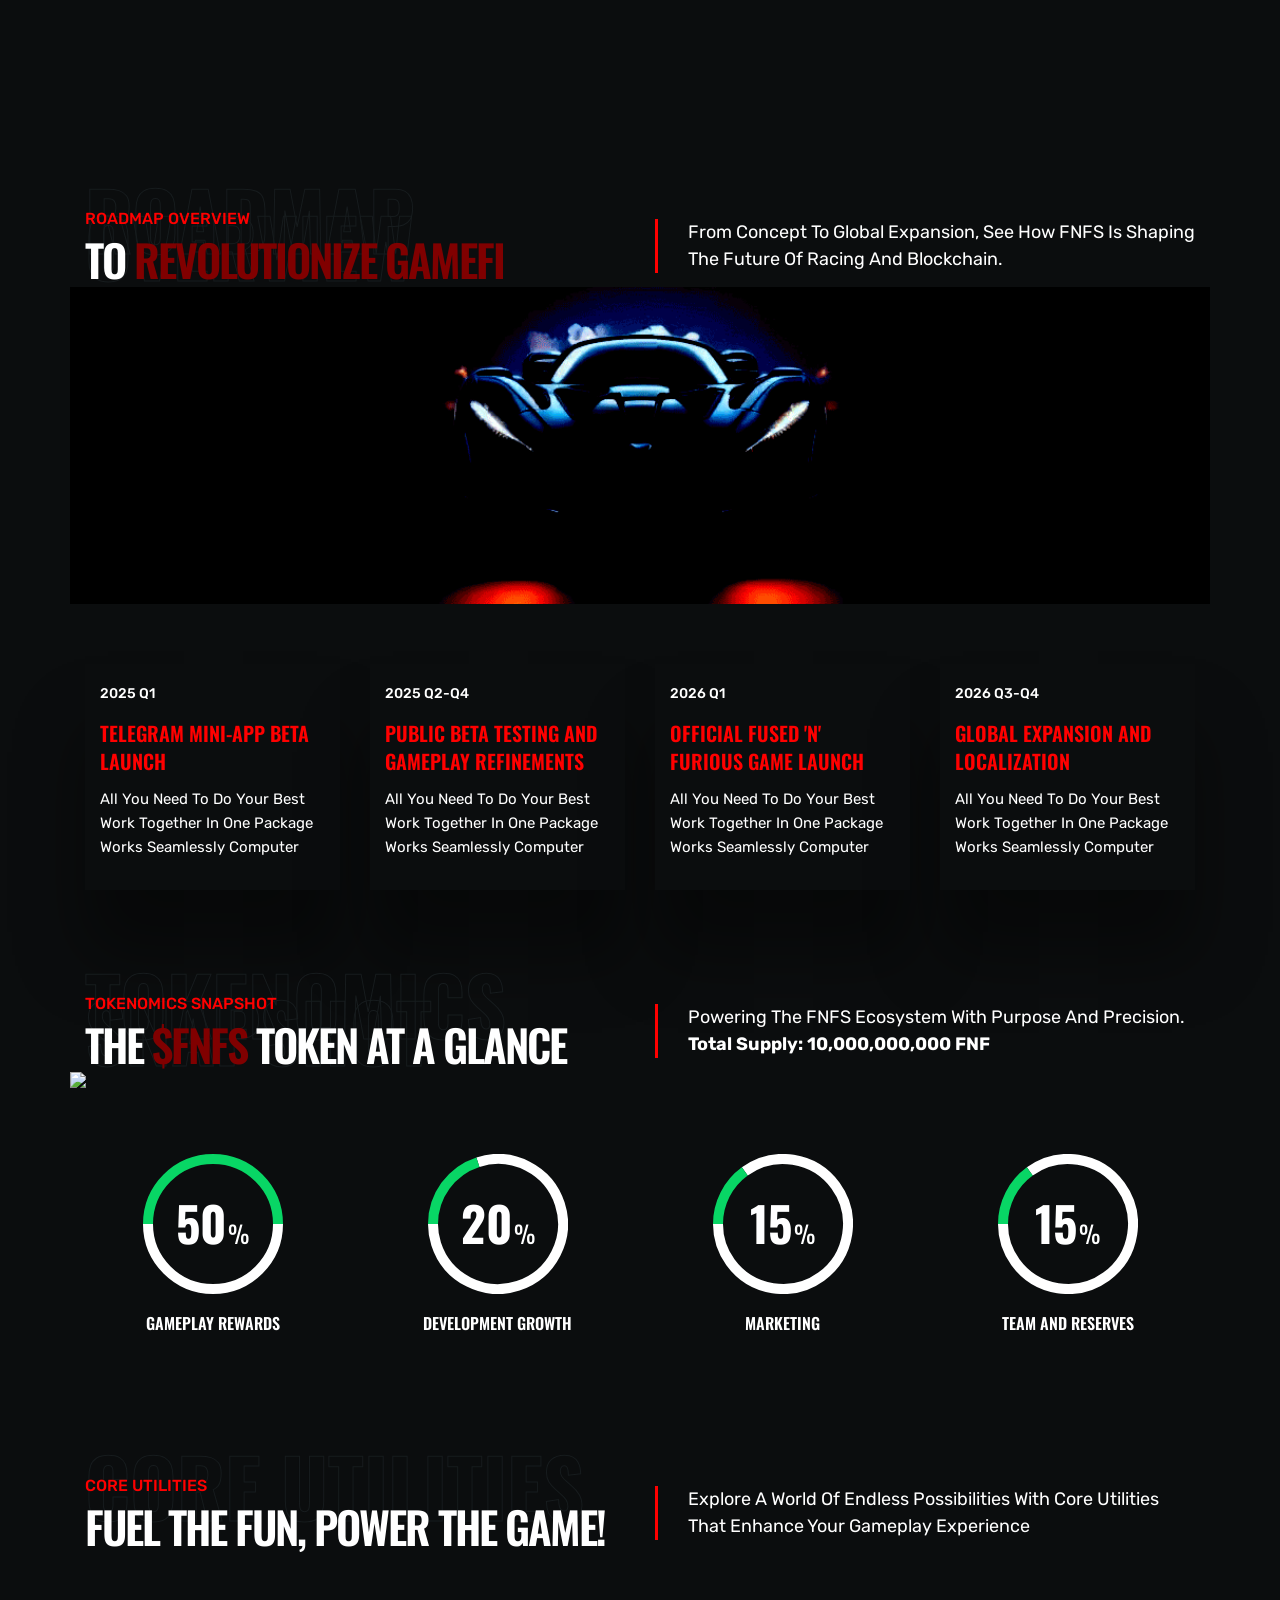
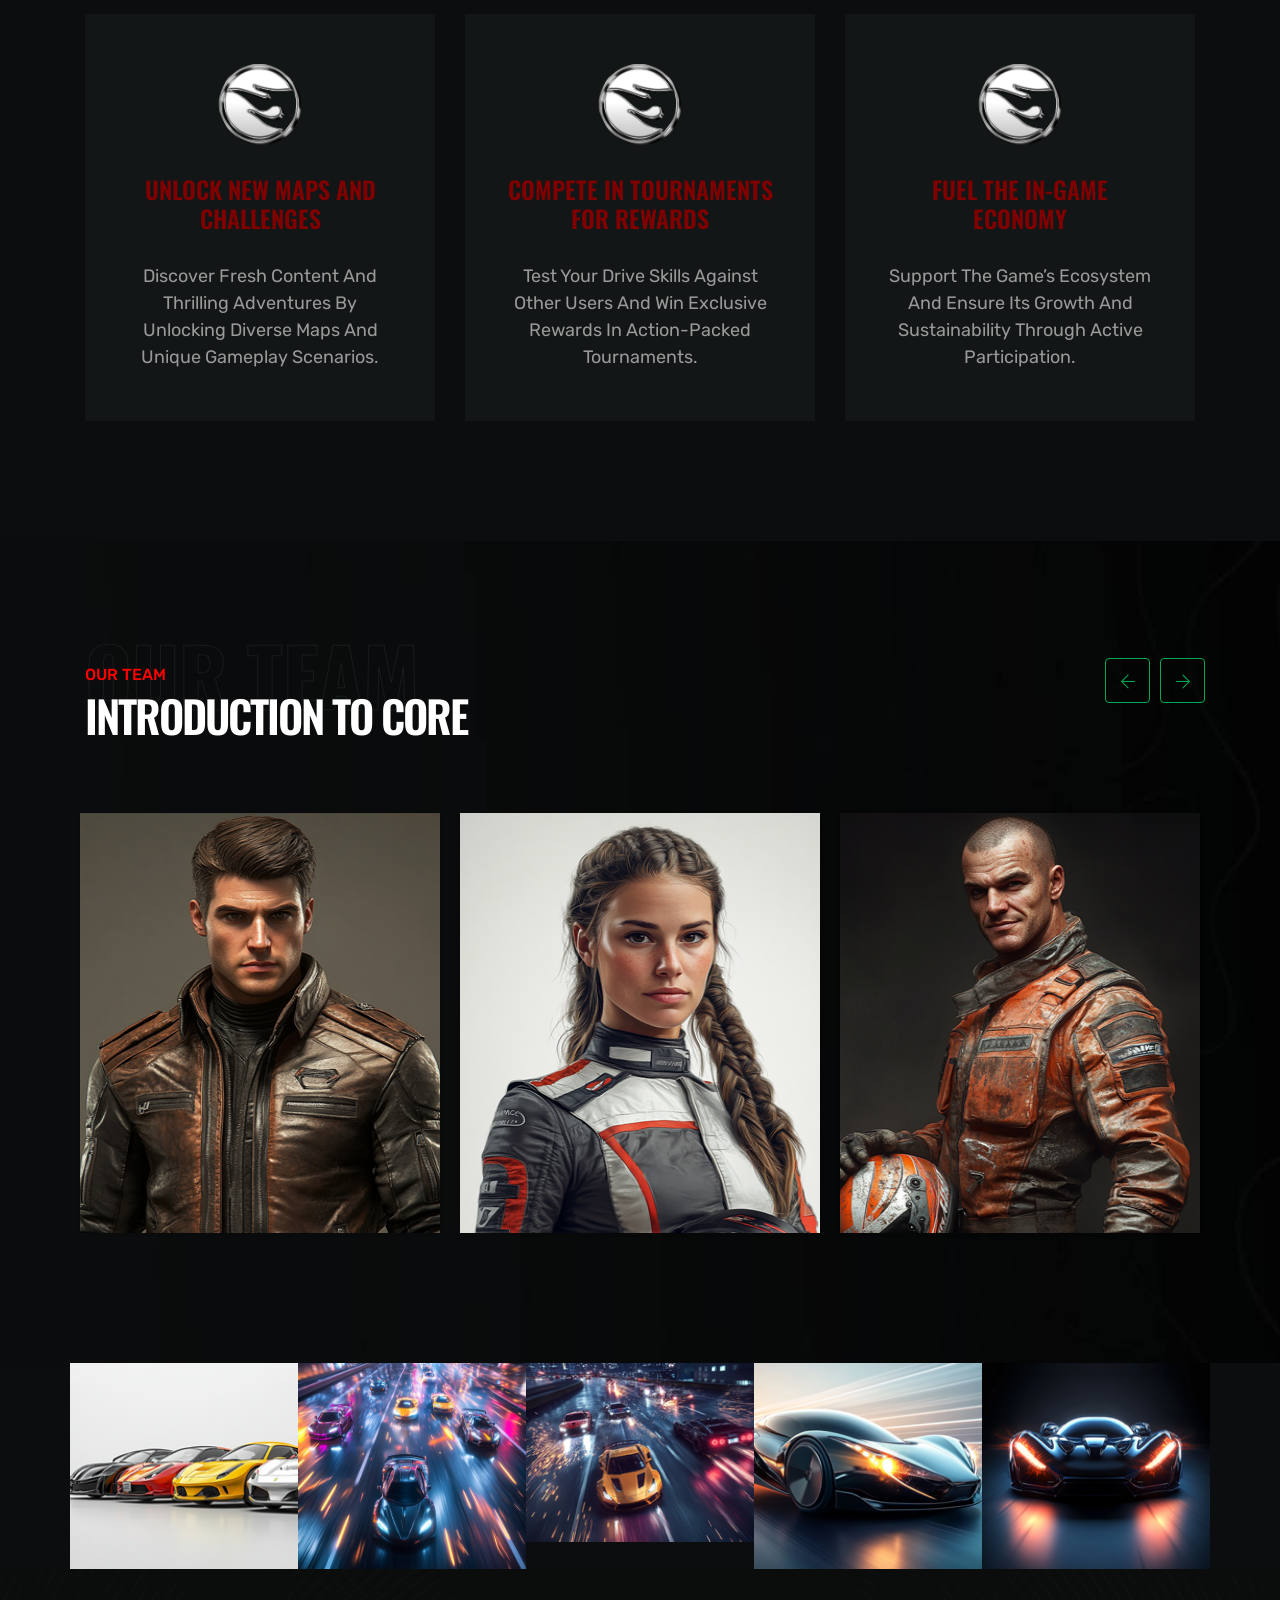
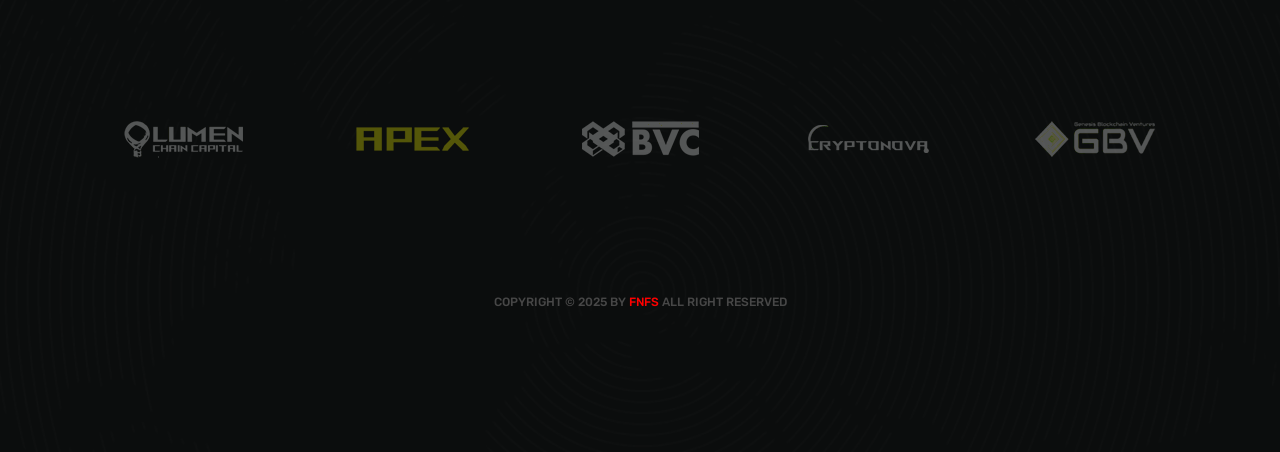
==== commit 82abb8f5: "Update index.html" ====
--- a/index.html
+++ b/index.html
@@ -296,7 +296,7 @@
                     </div>
                     <div class="col-lg-6 align-self-center">
                          <div class="info-content">
-                            <p>Powering the FNFS ecosystem with purpose and precision.<br><strong>Total Supply: 100,000,000,000 FNF</strong></p>
+                            <p>Powering the FNFS ecosystem with purpose and precision.<br><strong>Total Supply: 10,000,000,000 FNF</strong></p>
                         </div>
                     </div>
 						<img src="assets/img/logo/bbb.gif" style="width:100%;">
